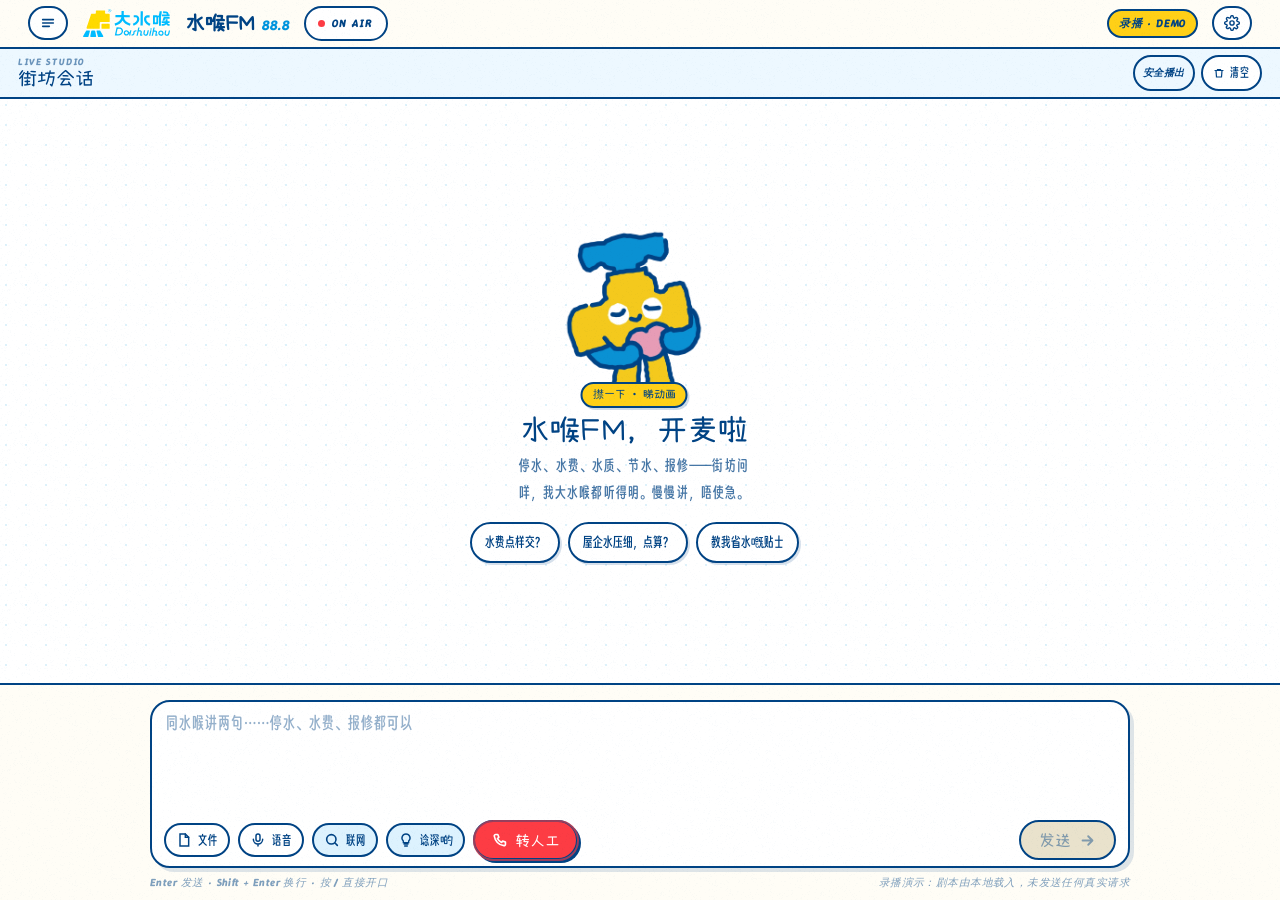
==== index.html @ 7e5226dc "水喉FM · 88.8 街坊频道 v1.0（手机优先对话产品）" ====
<!doctype html>
<html lang="zh-Hans">
<head>
<meta charset="utf-8">
<meta name="viewport" content="width=device-width, initial-scale=1, viewport-fit=cover">
<title>水喉FM · AI 街坊电台｜「大水喉」家族 · 东莞水务环境集团文创品牌</title>
<meta name="description" content="水喉FM 是东莞水务环境集团旗下文创品牌「大水喉」家族出品的 AI 街坊电台，「大水喉」任唯一主播兼品牌官方发言人。查停水、交水费、问水压、教节水、报维修——联网搜索、深度思考、文件解析、粤语朗读。">
<meta name="theme-color" content="#004384">
<link rel="icon" href="assets/img/logo-icon.svg" type="image/svg+xml">
<link rel="stylesheet" href="assets/css/brand.css">
<link rel="stylesheet" href="assets/css/chat.css">
<link rel="stylesheet" href="assets/css/landing.css">
<noscript><style>.reveal{opacity:1 !important;transform:none !important}</style></noscript>
<script>
  /* 直接双击打开时，ES module 会被浏览器拦住，给个明示 */
  if (location.protocol === 'file:') {
    addEventListener('DOMContentLoaded', function () {
      var b = document.createElement('div');
      b.className = 'filewarn';
      b.innerHTML = '<b>温馨提示</b>：呢个页面用 ES module 写成，直接双击打开会被浏览器拦住。请喺 dshuihou 目录运行 <code>python -m http.server 8811</code>，再开 <code>http://127.0.0.1:8811</code>。';
      document.body.prepend(b);
    });
  }
</script>
</head>
<body class="app">

<!-- ======================================================== 精简台标 -->
<div class="appbar">
  <button class="icon-btn appbar__menu" id="btnMenu" type="button" aria-label="打开目录" aria-expanded="false" aria-controls="drawer">
    <svg viewBox="0 0 24 24" fill="none" stroke="currentColor" stroke-width="2.4" stroke-linecap="round"><path d="M4 7h16M4 12h16M4 17h10"/></svg>
  </button>
  <a class="appbar__logo" href="index.html" aria-label="水喉FM">
    <img src="assets/img/logo-h.svg" alt="大水喉 Dashuihou">
  </a>
  <span class="appbar__station">
    <b>水喉FM</b><i>88.8</i>
  </span>
  <span class="topbar__onair"><i></i>ON AIR</span>
  <span class="spacer"></span>
  <span class="tag" id="modePill">录播 · DEMO</span>
  <button class="icon-btn" id="btnSettings" type="button" aria-label="设置 · 调频" title="设置 · 调频">
    <svg viewBox="0 0 24 24" fill="none" stroke="currentColor" stroke-width="2.1" stroke-linecap="round">
      <circle cx="12" cy="12" r="3.2"/>
      <path d="M19.4 15a1.7 1.7 0 0 0 .34 1.87l.06.06a2 2 0 1 1-2.83 2.83l-.06-.06a1.7 1.7 0 0 0-1.87-.34 1.7 1.7 0 0 0-1 1.55V21a2 2 0 1 1-4 0v-.09a1.7 1.7 0 0 0-1.1-1.55 1.7 1.7 0 0 0-1.87.34l-.06.06a2 2 0 1 1-2.83-2.83l.06-.06a1.7 1.7 0 0 0 .34-1.87 1.7 1.7 0 0 0-1.55-1H3a2 2 0 1 1 0-4h.09a1.7 1.7 0 0 0 1.55-1.1 1.7 1.7 0 0 0-.34-1.87l-.06-.06a2 2 0 1 1 2.83-2.83l.06.06a1.7 1.7 0 0 0 1.87.34H9a1.7 1.7 0 0 0 1-1.55V3a2 2 0 1 1 4 0v.09a1.7 1.7 0 0 0 1 1.55 1.7 1.7 0 0 0 1.87-.34l.06-.06a2 2 0 1 1 2.83 2.83l-.06.06a1.7 1.7 0 0 0-.34 1.87V9a1.7 1.7 0 0 0 1.55 1H21a2 2 0 1 1 0 4h-.09a1.7 1.7 0 0 0-1.55 1Z"/>
    </svg>
  </button>
</div>

<!-- ======================================================== 直播室 -->
<div class="console console--full console--single">


  <!-- 中栏：对话 -->
  <div class="stage">
    <div class="stage__bar">
      <div class="stage__title"><span>LIVE STUDIO</span><b id="stageTitle">街坊会话</b></div>
      <span class="tag tag--ghost" id="titleTag" style="opacity:0">自动命名</span>
      <div class="stage__pills">
        <span class="tag tag--ghost" title="内容安全 · safety_check">安全播出</span>
        <button class="stage__clear" id="btnClear" type="button">
          <svg width="12" height="12" viewBox="0 0 24 24" fill="none" stroke="currentColor" stroke-width="2.4" stroke-linecap="round"><path d="M4 7h16M9 7V5h6v2M6 7l1 13h10l1-13"/></svg>
          清空
        </button>
      </div>
    </div>

    <div class="log" id="log" role="log" aria-live="polite"></div>

    <div class="composer">
      <div class="attach" id="attachList"></div>
      <div class="composer__box">
        <textarea id="input" rows="2" placeholder="同水喉讲两句……停水、水费、报修都可以" aria-label="输入想同水喉讲嘅说话"></textarea>
        <div class="composer__row">
          <button class="icon-btn" id="btnFile" type="button" title="上传文件 · 水费单 / 停水通知" aria-label="上传文件">
            <svg viewBox="0 0 24 24" fill="none" stroke="currentColor" stroke-width="2.2" stroke-linecap="round"><path d="M14 3v5h5"/><path d="M6 3h8l5 5v13H6z"/></svg>
            <span class="icon-btn__label">文件</span>
          </button>
          <button class="icon-btn" id="btnMic" type="button" title="语音输入" aria-label="语音输入" aria-pressed="false">
            <svg viewBox="0 0 24 24" fill="none" stroke="currentColor" stroke-width="2.2" stroke-linecap="round"><rect x="9" y="3" width="6" height="11" rx="3"/><path d="M5 11a7 7 0 0 0 14 0M12 18v3"/></svg>
            <span class="icon-btn__label">语音</span>
          </button>
          <button class="icon-btn" id="btnSearch" type="button" aria-pressed="true" title="联网搜索 · deepseek_web_search">
            <svg viewBox="0 0 24 24" fill="none" stroke="currentColor" stroke-width="2.4" stroke-linecap="round"><circle cx="11" cy="11" r="7"/><path d="m20 20-3.5-3.5"/></svg>
            <span class="icon-btn__label">联网</span>
          </button>
          <button class="icon-btn" id="btnThink" type="button" aria-pressed="true" title="深度思考 · thinking">
            <svg viewBox="0 0 24 24" fill="none" stroke="currentColor" stroke-width="2.1" stroke-linecap="round"><path d="M9 18h6M10 21h4M12 3a6 6 0 0 0-4 10.5V16h8v-2.5A6 6 0 0 0 12 3Z"/></svg>
            <span class="icon-btn__label">谂深啲</span>
          </button>
          <a class="hotline-btn" id="btnHotline" href="tel:076996968" role="button" aria-label="转人工 · 客服热线 0769-96968" title="转人工 · 客服热线 0769-96968">
            <span class="hotline-btn__ring" aria-hidden="true"></span>
            <svg viewBox="0 0 24 24" fill="none" stroke="currentColor" stroke-width="2.3" stroke-linecap="round" stroke-linejoin="round"><path d="M6.6 3.5h3l1.5 4-2 1.4a12 12 0 0 0 5.9 5.9l1.4-2 4 1.5v3a2 2 0 0 1-2.2 2A17 17 0 0 1 4.6 5.7a2 2 0 0 1 2-2.2Z"/></svg>
            <span>转人工</span>
          </a>
          <input type="file" id="fileInput" accept=".pdf,.doc,.docx,.ppt,.pptx,.txt,.md,image/*" hidden>
          <button class="send" id="sendBtn" type="button" disabled>
            发送
            <svg viewBox="0 0 24 24" fill="none" stroke="currentColor" stroke-width="2.6" stroke-linecap="round" stroke-linejoin="round"><path d="M5 12h13M13 6l6 6-6 6"/></svg>
          </button>
        </div>
      </div>
      <div class="composer__hint">
        <span>Enter 发送 · Shift + Enter 换行 · 按 / 直接开口</span>
        <span id="apiHint">录播演示：剧本由本地载入，未发送任何真实请求</span>
      </div>
    </div>
  </div>

</div>


<!-- ======================================================== 收纳目录 -->
<div class="drawer" id="drawer" hidden>
  <div class="drawer__bg" data-close></div>
  <aside class="drawer__panel" aria-label="今日节目表与饮水打卡">
    <div class="drawer__head">
      <div class="brandcard">
        <img src="assets/img/logo-stack.svg" alt="大水喉">
        <div class="brandcard__freq">88.8<small>FM · 街坊频道</small></div>
        <span class="brandcard__live"><i></i>ON AIR</span>
      </div>
      <button class="drawer__close" type="button" data-close aria-label="收起目录">×</button>
    </div>
    <div class="drawer__body">
      <div class="rail__title">今日节目表 <span class="label-en">SCHEDULE</span></div>
      <ul class="sched" id="schedule">
        <li><button type="button" data-prompt="今日东莞天气点样？使唔使带遮？"><time>06:00</time><span><b>早晨，街坊</b><span>天气 + 用水提示</span></span></button></li>
        <li><button type="button" data-prompt="东城今晚会唔会停水？" aria-current="true"><time>09:00</time><span><b>搜搜问问</b><span>联网搜索 · 实时资讯</span></span></button></li>
        <li><button type="button" data-prompt="点解旧楼水压会越嚟越细？"><time>12:00</time><span><b>谂深一层</b><span>深度思考 · 复杂问题</span></span></button></li>
        <li><button type="button" data-prompt="三点几啦，有咩贴士提我饮多杯水？"><time>15:00</time><span><b>三点几啦</b><span>饮水提醒 · 街坊段子</span></span></button></li>
        <li><button type="button" data-prompt="帮我睇下呢张水费单点解贵咗"><time>18:00</time><span><b>文件落水</b><span>文件解析 · 账单通知</span></span></button></li>
        <li><button type="button" data-prompt="读畀我听：今晚嘅节水贴士"><time>21:00</time><span><b>夜话水喉</b><span>朗读 · 语音陪伴</span></span></button></li>
      </ul>
      <div class="drinks" id="drinks" title="点一下打卡">
        <div class="drinks__head">今日饮水量 <em id="drinkCount">3/8</em></div>
        <div class="drinks__cups"><i class="on"></i><i class="on"></i><i class="on"></i><i></i><i></i><i></i><i></i><i></i></div>
        <small>点一下水杯打卡 · 水喉提你饮够八杯</small>
      </div>
      <p class="drawer__note">目录会随手收起；撳节目就会自动返去对话。</p>
    </div>
  </aside>
</div>

<!-- ======================================================== 大水喉动画 -->
<div class="reel" id="reel" hidden>
  <div class="reel__bg" data-reel-close></div>
  <div class="reel__stage" role="dialog" aria-modal="true" aria-label="大水喉动画">
    <video id="reelVideo" src="assets/video/dashuihou-logo-9x16.mp4" playsinline preload="metadata"></video>
    <button class="reel__skip" type="button" data-reel-close>跳过</button>
  </div>
</div>


<!-- ======================================================== 转人工 · 快捷拨号 -->
<div class="dialer" id="dialer" hidden>
  <div class="dialer__bg" data-close></div>
  <div class="dialer__sheet" role="dialog" aria-modal="true" aria-labelledby="dialerTitle" tabindex="-1">
    <span class="dialer__grip" aria-hidden="true"></span>
    <div class="dialer__head">
      <h3 id="dialerTitle">转人工</h3>
      <button class="dialer__close" type="button" data-close aria-label="关闭">×</button>
    </div>
    <a class="dialer__num" href="tel:076996968" aria-label="拨打客服热线 0769-96968">
      <small>客服热线</small>
      <b>0769-96968</b>
    </a>
    <p class="dialer__meta">东莞市水务环境集团 · 供水服务热线 · 24 小时有人听</p>
    <div class="dialer__acts">
      <a class="dialer__call" href="tel:076996968">
        <svg viewBox="0 0 24 24" fill="none" stroke="currentColor" stroke-width="2.4" stroke-linecap="round" stroke-linejoin="round"><path d="M6.6 3.5h3l1.5 4-2 1.4a12 12 0 0 0 5.9 5.9l1.4-2 4 1.5v3a2 2 0 0 1-2.2 2A17 17 0 0 1 4.6 5.7a2 2 0 0 1 2-2.2Z"/></svg>
        立即拨打
      </a>
      <button class="dialer__cancel" type="button" data-close>取消</button>
    </div>
    <div class="dialer__foot">
      <button class="dialer__copy" type="button" id="dialerCopy">复制号码</button>
      <span>撳「立即拨打」会打开手机嘅电话 App，喺底端弹出快捷拨号界面。</span>
    </div>
  </div>
</div>
<!-- ======================================================== 设置弹窗 -->
<div class="modal" id="settingsModal" hidden>
  <div class="modal__card" role="dialog" aria-modal="true" aria-labelledby="setTitle">
    <div class="modal__head">
      <div>
        <h3 id="setTitle">调频</h3>
        <p>设定水喉FM 嘅发声方式</p>
      </div>
      <button class="modal__close" id="btnCloseSettings" type="button" aria-label="关闭">×</button>
    </div>

    <div class="field">
      <label>播出模式</label>
      <div class="seg">
        <button type="button" data-mode="demo" aria-pressed="true"><b>录播</b><span>本地剧本 · 免 Key</span></button>
        <button type="button" data-mode="live" aria-pressed="false"><b>真实频道</b><span>直连 api.deepseek.com</span></button>
      </div>
    </div>

    <div class="field">
      <label for="apiKey">DeepSeek API Key</label>
      <input type="password" id="apiKey" placeholder="sk-…" autocomplete="off" spellcheck="false">
      <small>Key 只会存喺你部机嘅 localStorage，由浏览器直接发送去 api.deepseek.com，唔会经第三方服务器。粤语声线候选与试听放进下面「声线试镜」一栏。</small>
    </div>

    <div class="field">
      <label for="voiceSel">朗读声线</label>
      <select id="voiceSel">
        <option value="stella">stella · 海星（女声，默认）</option>
        <option value="tide">tide · 暗潮（男声）</option>
      </select>
      <label class="check"><input type="checkbox" id="autoSpeak"> 答完自动朗读</label>
    </div>

    <div class="field">
      <label>声线试镜 · D01</label>
      <a class="setting-link" href="voice.html">
        <span class="setting-link__ico" aria-hidden="true">
          <svg viewBox="0 0 24 24" fill="none" stroke="currentColor" stroke-width="2" stroke-linecap="round"><path d="M12 15a3 3 0 0 0 3-3V7a3 3 0 0 0-6 0v5a3 3 0 0 0 3 3Z"/><path d="M6 11a6 6 0 0 0 12 0M12 17v4M8 21h8"/></svg>
        </span>
        <span class="setting-link__txt">
          <b>粤语声线候选与试听</b>
          <small>两条入围声线 · 30 秒试镜 · 音高坐标 · 盲测</small>
        </span>
        <span class="setting-link__go">打开 →</span>
      </a>
    </div>


    <div class="field">
      <label>导入对话历史</label>
      <div class="importrow">
        <button class="btn btn--sm" type="button" id="btnImport">选择 DeepSeek 导出文件…</button>
        <input type="file" id="importFile" accept=".json,.txt,application/json" hidden>
      </div>
      <small id="importHint">一键导入 DeepSeek 网页版导出嘅对话记录（JSON）。只喺你部机解析，唔会上传。</small>
    </div>


    <div class="modal__foot">
      <button class="btn btn--primary btn--sm" id="btnSaveSettings" type="button">保存设定</button>
      <span style="font-size:11.5px;opacity:.62">模型 deepseek-flash · 安全播出 high</span>
    </div>

    <div class="modal__note">
      录播模式下，剧本对白、来源卡片同数字都系演示内容，唔代表真实查询结果。切去真实频道后，所有回答由 DeepSeek API 即场生成，并会按《大水喉世界观》嘅语气规则作答。
      <br><br><b style="font-weight:400;color:var(--ink)">出品</b>：「大水喉」家族 —— 东莞水务环境集团旗下文创品牌。<br>
      <b style="font-weight:400;color:var(--ink)">主播</b>：大水喉（家族 IP 角色、品牌官方发言人，目前唯一主播）。
      <br><a href="README.md" target="_blank" rel="noopener" style="color:var(--blue);border-bottom:1.5px solid currentColor">设计说明</a>
      · <a href="https://api-docs.deepseek.com/zh-cn/guides/build_a_chatbot" target="_blank" rel="noopener" style="color:var(--blue);border-bottom:1.5px solid currentColor">DeepSeek 构建 Chatbot 指南 ↗</a>
      · © 2025 DASHUIHOU
    </div>
  </div>
</div>

<script src="assets/js/reveal.js"></script>
<script type="module" src="assets/js/site.js"></script>
</body>
</html>
---- assets/css/brand.css ----
/* ==========================================================================
   水喉FM · 品牌基础层
   使用《大水喉品牌视觉规范手册》A 5 / A 6 与《大水喉IP基础规范手册》C 1 规范
   ========================================================================== */

/* --- 品牌专用字体（按手册 A 5 规范裁切后的网页字库） ---------------------- */
@font-face {
  font-family: 'Xiaolai SC';
  src: url('../fonts/xiaolai-sc.woff2') format('woff2');
  font-display: swap;
  font-weight: 400;
}
@font-face {
  font-family: 'Jinzishe';
  src: url('../fonts/jinzishe.woff2') format('woff2');
  font-display: swap;
  font-weight: 400;
}
@font-face {
  font-family: 'Winky Rough';
  src: url('../fonts/winky-rough.woff2') format('woff2');
  font-display: swap;
  font-weight: 700;
}
@font-face {
  font-family: 'Winky Rough';
  src: url('../fonts/winky-rough-italic.woff2') format('woff2');
  font-display: swap;
  font-style: italic;
  font-weight: 700;
}

/* --- 色彩 ---------------------------------------------------------------- */
:root {
  /* IP 三色（手册 C 1，线上 RGB 值） */
  --ink: #004384;            /* 深水蓝  R0 G67 B132 */
  --blue: #0094DD;           /* 大水蓝  R0 G148 B221 */
  --yellow: #FFD017;         /* 水喉黄  R255 G208 B23 */
  /* 品牌标识双色（手册 A 6） */
  --brand-yellow: #FFDA00;
  --brand-blue: #00BCFF;
  /* 辅助色（手册 A 6.4 / C 1.2-1.5） */
  --red: #FD3C44;
  --brown: #D18354;
  --grey: #9CA6B0;
  --green: #5AA058;

  /* 派生 */
  --ink-soft: #1B5A97;
  --sky: #DDF2FE;
  --sky-2: #C6E9FC;
  --blue-wash: #EDF8FF;
  --yellow-soft: #FFF1B4;
  --yellow-pale: #FFFBEB;
  --paper: #FFFDF6;
  --paper-2: #FFF8E6;
  --line: rgba(0, 67, 132, .22);
  --line-strong: rgba(0, 67, 132, .55);

  --bd: 2.5px;
  --r-xl: 34px;
  --r-lg: 24px;
  --r-md: 16px;
  --r-sm: 10px;
  --shadow-hard: 6px 6px 0 var(--ink);
  --shadow-soft: 5px 5px 0 rgba(0, 67, 132, .16);

  --font-display: 'Xiaolai SC', 'PingFang SC', 'Microsoft YaHei', system-ui, sans-serif;
  --font-body: 'Jinzishe', 'Xiaolai SC', 'PingFang SC', 'Microsoft YaHei', system-ui, sans-serif;
  --font-latin: 'Winky Rough', 'Trebuchet MS', system-ui, sans-serif;

  --gutter: clamp(18px, 4vw, 56px);
  --maxw: 1280px;
}

/* --- 基础 ---------------------------------------------------------------- */
*,
*::before,
*::after { box-sizing: border-box; }

html { -webkit-text-size-adjust: 100%; scroll-behavior: smooth; }

body {
  margin: 0;
  background: var(--paper);
  color: var(--ink);
  font-family: var(--font-body);
  font-size: clamp(15px, 1.05vw, 16.5px);
  line-height: 1.88;
  letter-spacing: .01em;
  -webkit-font-smoothing: antialiased;
  overflow-x: hidden;
}

body::before {           /* 纸张颗粒，替代手册中的「粗糙化」观感 */
  content: '';
  position: fixed;
  inset: 0;
  background-image: url('../img/grain.png');
  opacity: .5;
  pointer-events: none;
  z-index: 9999;
  mix-blend-mode: multiply;
}

img { max-width: 100%; display: block; }
svg { display: block; }
a { color: inherit; text-decoration: none; }
button { font: inherit; color: inherit; cursor: pointer; }
::selection { background: var(--yellow); color: var(--ink); }

h1, h2, h3, h4 {
  font-family: var(--font-display);
  font-weight: 400;
  line-height: 1.06;
  margin: 0;
  letter-spacing: .01em;
}

p { margin: 0; }

:focus-visible {
  outline: 3px solid var(--blue);
  outline-offset: 3px;
  border-radius: 6px;
}

/* --- 版面零件 ------------------------------------------------------------ */
.wrap {
  width: min(100% - var(--gutter) * 2, var(--maxw));
  margin-inline: auto;
}

.code {                      /* 手册式编号：A 4.3 */
  font-family: var(--font-latin);
  font-style: italic;
  font-weight: 700;
  font-size: 13px;
  letter-spacing: .04em;
  white-space: nowrap;
}

.label-en {                  /* 手册式英文小标 */
  font-family: var(--font-latin);
  font-style: italic;
  font-weight: 700;
  font-size: 11px;
  letter-spacing: .14em;
  text-transform: uppercase;
  opacity: .72;
}

.rule {                      /* 手册页首细线 */
  height: 1px;
  background: var(--line);
  border: 0;
  margin: 0;
}

.pipe {                      /* 延展图形 A 11.1：水管可无限拉长 */
  position: relative;
  height: 12px;
  border: var(--bd) solid var(--ink);
  border-radius: 999px;
  background: var(--yellow);
}
.pipe::after {               /* 管口套环 */
  content: '';
  position: absolute;
  right: -10px;
  top: 50%;
  width: 18px;
  height: 26px;
  transform: translateY(-50%);
  border: var(--bd) solid var(--ink);
  border-radius: 7px;
  background: var(--brand-blue);
}

.tag {
  display: inline-flex;
  align-items: center;
  gap: 6px;
  padding: 2px 10px;
  border: 2px solid var(--ink);
  border-radius: 999px;
  background: #fff;
  font-family: var(--font-latin);
  font-style: italic;
  font-weight: 700;
  font-size: 11px;
  letter-spacing: .06em;
  white-space: nowrap;
}
.tag--yellow { background: var(--yellow); }
.tag--blue { background: var(--brand-blue); color: #fff; border-color: var(--ink); }
.tag--ink { background: var(--ink); color: #fff; }
.tag--ghost { background: transparent; }

/* --- 按钮 ---------------------------------------------------------------- */
.btn {
  --bg: #fff;
  --fg: var(--ink);
  display: inline-flex;
  align-items: center;
  justify-content: center;
  gap: 10px;
  padding: 13px 26px;
  border: var(--bd) solid var(--ink);
  border-radius: 999px;
  background: var(--bg);
  color: var(--fg);
  font-family: var(--font-display);
  font-size: 18px;
  line-height: 1;
  box-shadow: 4px 4px 0 var(--ink);
  transition: transform .16s cubic-bezier(.3, 1.4, .5, 1), box-shadow .16s;
  white-space: nowrap;
}
.btn:hover { transform: translate(-2px, -2px); box-shadow: 6px 6px 0 var(--ink); }
.btn:active { transform: translate(3px, 3px); box-shadow: 1px 1px 0 var(--ink); }
.btn--primary { --bg: var(--yellow); }
.btn--blue { --bg: var(--brand-blue); }
.btn--ink { --bg: var(--ink); --fg: #fff; }
.btn--ghost { --bg: transparent; box-shadow: 4px 4px 0 rgba(0, 67, 132, .22); }
.btn--sm { padding: 9px 18px; font-size: 15px; }
.btn__en { font-family: var(--font-latin); font-style: italic; font-weight: 700; font-size: .78em; opacity: .7; }

/* --- 贴纸（表情包 B 10 语言） -------------------------------------------- */
.sticker {
  background: #fff;
  border: 3px solid var(--ink);
  border-radius: var(--r-lg);
  box-shadow: var(--shadow-soft);
}

/* --- 动画 ---------------------------------------------------------------- */
@keyframes pulse-dot {
  0%, 100% { transform: scale(1); opacity: 1; }
  50% { transform: scale(.72); opacity: .55; }
}
@keyframes float-y {
  0%, 100% { transform: translateY(0); }
  50% { transform: translateY(-10px); }
}
@keyframes marquee {
  from { transform: translateX(0); }
  to { transform: translateX(-50%); }
}
@keyframes eq {
  0%, 100% { transform: scaleY(.35); }
  50% { transform: scaleY(1); }
}
@keyframes ripple {
  from { transform: scale(.55); opacity: .55; }
  to { transform: scale(1.35); opacity: 0; }
}

.reveal { opacity: 0; transform: translateY(26px); transition: opacity .7s ease, transform .7s cubic-bezier(.2, .8, .2, 1); }
.reveal.is-in { opacity: 1; transform: none; }

@media (prefers-reduced-motion: reduce) {
  html { scroll-behavior: auto; }
  *, *::before, *::after { animation-duration: .001ms !important; animation-iteration-count: 1 !important; transition-duration: .001ms !important; }
  .reveal { opacity: 1; transform: none; }
}

@media print {
  .reveal { opacity: 1 !important; transform: none !important; }
  body::before { display: none; }
}

/* --- 滚动条 -------------------------------------------------------------- */
::-webkit-scrollbar { width: 12px; height: 12px; }
::-webkit-scrollbar-track { background: var(--paper-2); }
::-webkit-scrollbar-thumb {
  background: var(--ink);
  border: 3px solid var(--paper-2);
  border-radius: 99px;
}
::-webkit-scrollbar-thumb:hover { background: var(--blue); }
---- assets/css/chat.css ----
/* ==========================================================================
   水喉FM · 直播室（Chatbot 主体）
   ========================================================================== */

.console {
  position: relative;
  display: grid;
  grid-template-columns: 232px minmax(0, 1fr) 304px;
  height: clamp(620px, 76vh, 830px);
  background: #fff;
  border: 3px solid var(--ink);
  border-radius: var(--r-xl);
  box-shadow: 12px 12px 0 rgba(0, 67, 132, .13);
  overflow: hidden;
}

/* ---------------------------------------------------------------- 左栏 */
.rail {
  display: flex;
  flex-direction: column;
  min-width: 0;
}
.rail--left {
  background: var(--paper-2);
  border-right: 2.5px solid var(--ink);
  padding: 18px 16px;
  gap: 18px;
}
.brandcard {
  border: 2.5px solid var(--ink);
  border-radius: 18px;
  background: #fff;
  padding: 12px;
  text-align: center;
  box-shadow: 4px 4px 0 rgba(0, 67, 132, .14);
}
.brandcard img { height: 62px; margin: 2px auto 10px; }
.brandcard__freq {
  font-family: var(--font-latin);
  font-style: italic;
  font-weight: 700;
  font-size: 26px;
  line-height: 1;
  letter-spacing: .01em;
}
.brandcard__freq small { font-size: 11px; letter-spacing: .18em; display: block; margin-top: 4px; opacity: .62; }
.brandcard__live {
  display: inline-flex;
  align-items: center;
  gap: 6px;
  margin-top: 10px;
  padding: 3px 12px;
  border: 2px solid var(--ink);
  border-radius: 999px;
  background: var(--red);
  color: #fff;
  font-family: var(--font-latin);
  font-style: italic;
  font-weight: 700;
  font-size: 11px;
  letter-spacing: .12em;
}
.brandcard__live i {
  width: 7px;
  height: 7px;
  border-radius: 50%;
  background: #fff;
  animation: pulse-dot 1.6s ease-in-out infinite;
}

.rail__title {
  display: flex;
  align-items: baseline;
  justify-content: space-between;
  gap: 8px;
  padding-bottom: 8px;
  border-bottom: 1px solid var(--line);
  font-family: var(--font-display);
  font-size: 17px;
}
.rail__title .label-en { font-size: 9.5px; }

.sched { list-style: none; margin: 0; padding: 0; display: flex; flex-direction: column; gap: 4px; }
.sched button {
  width: 100%;
  display: grid;
  grid-template-columns: 44px minmax(0, 1fr);
  align-items: center;
  gap: 8px;
  padding: 7px 8px;
  border: 2px solid transparent;
  border-radius: 12px;
  background: transparent;
  text-align: left;
  transition: .18s;
}
.sched button:hover { background: #fff; border-color: var(--line); }
.sched button[aria-current='true'] {
  background: #fff;
  border-color: var(--ink);
  box-shadow: 3px 3px 0 rgba(0, 67, 132, .14);
}
.sched time {
  font-family: var(--font-latin);
  font-style: italic;
  font-weight: 700;
  font-size: 12px;
  letter-spacing: .02em;
  opacity: .72;
}
.sched b { font-family: var(--font-display); font-weight: 400; font-size: 14.5px; line-height: 1.3; display: block; }
.sched span { font-size: 11px; opacity: .62; line-height: 1.3; display: block; }

.drinks { margin-top: auto; border: 2px solid var(--ink); border-radius: 16px; background: #fff; padding: 10px 12px; }
.drinks__head { display: flex; justify-content: space-between; align-items: baseline; font-family: var(--font-display); font-size: 14px; }
.drinks__head em { font-family: var(--font-latin); font-style: italic; font-size: 12px; letter-spacing: .06em; }
.drinks__cups { display: flex; gap: 5px; margin: 8px 0 2px; }
.drinks__cups i {
  flex: 1;
  height: 20px;
  border: 2px solid var(--ink);
  border-radius: 4px 4px 7px 7px;
  background: #fff;
  transition: background .25s;
  transform: skewX(-6deg);
}
.drinks__cups i.on { background: var(--brand-blue); }
.drinks small { font-size: 10.5px; opacity: .6; display: block; line-height: 1.5; }

/* ---------------------------------------------------------------- 中栏 */
.stage {
  display: flex;
  flex-direction: column;
  min-width: 0;
  min-height: 0;
  background: #fff;
}
.stage__bar {
  display: flex;
  align-items: center;
  gap: 12px;
  padding: 6px 18px;
  border-bottom: 2.5px solid var(--ink);
  background: var(--blue-wash);
  min-height: 44px;
}
.stage__title {
  font-family: var(--font-display);
  font-size: 19px;
  line-height: 1.2;
  min-width: 0;
  overflow: hidden;
  text-overflow: ellipsis;
  white-space: nowrap;
}
.stage__title span { display: block; font-family: var(--font-latin); font-style: italic; font-size: 9.5px; letter-spacing: .16em; opacity: .55; }
.stage__title b { display: block; font-weight: 400; }
#titleTag { transition: opacity .3s; }
.stage__pills { display: flex; gap: 6px; margin-left: auto; flex-wrap: wrap; justify-content: flex-end; }
.stage__pills .tag { font-size: 10px; padding: 2px 8px; }
.stage__clear {
  display: inline-flex;
  align-items: center;
  gap: 5px;
  padding: 5px 10px;
  border: 2px solid var(--ink);
  border-radius: 999px;
  background: #fff;
  font-size: 12px;
  transition: .16s;
}
.stage__clear:hover { background: var(--yellow-soft); }

.log {
  flex: 1 1 auto;
  min-height: 0;
  overflow-y: auto;
  overscroll-behavior: contain;
  padding: 22px 22px 10px;
  background-color: #fff;
  background-image: radial-gradient(rgba(0, 148, 221, .13) 1px, transparent 1px);
  background-size: 20px 20px;
  background-position: -4px -4px;
  scrollbar-gutter: stable;
}
.log__date {
  display: flex;
  align-items: center;
  gap: 12px;
  margin: 4px 0 20px;
  font-family: var(--font-latin);
  font-style: italic;
  font-size: 10px;
  letter-spacing: .16em;
  opacity: .5;
}
.log__date::before, .log__date::after { content: ''; flex: 1; height: 1px; background: var(--line); }

/* --------- 消息 --------- */
.msg {
  display: grid;
  grid-template-columns: 54px minmax(0, 1fr);
  gap: 12px;
  margin-bottom: 24px;
  animation: msg-in .5s cubic-bezier(.2, .9, .25, 1.15) both;
}
@keyframes msg-in {
  from { opacity: 0; transform: translateY(14px) rotate(-.6deg); }
  to { opacity: 1; transform: none; }
}
.msg__ava {
  width: 54px;
  height: 54px;
  border: 2.5px solid var(--ink);
  border-radius: 50%;
  background: var(--yellow-soft);
  overflow: hidden;
  display: grid;
  place-items: center;
  box-shadow: 3px 3px 0 rgba(0, 67, 132, .16);
}
.msg__ava img { width: 90%; height: 90%; object-fit: contain; }
.msg__body { min-width: 0; }
.msg__head { display: flex; align-items: center; gap: 8px; margin-bottom: 7px; }
.msg__head b { font-family: var(--font-display); font-weight: 400; font-size: 17px; }
.msg__head time { font-family: var(--font-latin); font-style: italic; font-size: 11px; opacity: .5; margin-left: auto; }

/* 听众来电 */
.msg--user { grid-template-columns: minmax(0, 1fr); justify-items: end; }
.msg--user .msg__body { max-width: 84%; }
.msg--user .msg__head { justify-content: flex-end; }
.msg--user .msg__head b { font-family: var(--font-latin); font-style: italic; font-size: 11px; letter-spacing: .1em; opacity: .66; }
.msg--user .bubble {
  padding: 13px 18px;
  border: 2.5px solid var(--ink);
  border-radius: 22px 22px 6px 22px;
  background: var(--yellow);
  box-shadow: 4px 4px 0 rgba(0, 67, 132, .18);
  font-size: 16px;
  line-height: 1.75;
  white-space: pre-wrap;
  word-break: break-word;
}
.msg--user .bubble + .bubble { margin-top: 8px; }

/* --------- 内容块 --------- */
.blk { margin-bottom: 12px; }
.blk:last-child { margin-bottom: 0; }

.blk--text { font-size: 16px; line-height: 1.9; }
.blk--text p + p { margin-top: .7em; }
.blk--text strong { font-weight: 400; color: var(--ink); background: linear-gradient(transparent 62%, var(--yellow-soft) 62%); }
.blk--text .sign {
  display: block;
  font-family: var(--font-display);
  font-size: 19px;
  line-height: 1.4;
  margin-bottom: 6px;
}
.cite {
  display: inline-flex;
  align-items: center;
  justify-content: center;
  min-width: 17px;
  height: 17px;
  padding: 0 4px;
  margin: 0 1px;
  border: 1.5px solid var(--ink);
  border-radius: 6px 6px 6px 2px;
  background: var(--sky);
  font-family: var(--font-latin);
  font-style: italic;
  font-size: 10px;
  font-weight: 700;
  vertical-align: 3px;
  text-decoration: none;
  transition: .15s;
}
.cite:hover { background: var(--yellow); transform: translateY(-1px); }

/* 幕后思考 */
.think {
  border: 2px solid var(--line-strong);
  border-radius: 14px;
  background: var(--yellow-pale);
  overflow: hidden;
}
.think summary {
  display: flex;
  align-items: center;
  gap: 8px;
  padding: 8px 13px;
  cursor: pointer;
  list-style: none;
  font-family: var(--font-display);
  font-size: 14.5px;
  color: var(--ink-soft);
}
.think summary::-webkit-details-marker { display: none; }
.think summary .ico { width: 15px; height: 15px; flex: none; }
.think summary .label-en { margin-left: auto; font-size: 9px; }
.think summary .caret { transition: transform .2s; }
.think[open] summary .caret { transform: rotate(90deg); }
.think__status {
  display: inline-flex;
  align-items: center;
  gap: 5px;
  font-family: var(--font-latin);
  font-style: italic;
  font-size: 10.5px;
  letter-spacing: .04em;
  opacity: .62;
}
.think__status .dot {
  width: 6px;
  height: 6px;
  border-radius: 50%;
  background: var(--blue);
  animation: pulse-dot 1.4s infinite;
}
.think__body {
  padding: 0 14px 12px 36px;
  font-size: 13.5px;
  line-height: 1.8;
  color: #2C5C8E;
  white-space: pre-wrap;
}
.think__body:empty::before { content: '水喉拧紧中…'; opacity: .5; }

/* 检索过程：默认收起的 details */
.search {
  border: 2px solid var(--ink);
  border-radius: 16px;
  background: var(--sky);
  overflow: hidden;
}
.search__head {
  display: flex;
  align-items: center;
  gap: 8px;
  padding: 8px 13px;
  font-family: var(--font-display);
  font-size: 14px;
  cursor: pointer;
  list-style: none;
  user-select: none;
}
.search__head::-webkit-details-marker { display: none; }
.search[open] > .search__head { border-bottom: 2px solid rgba(0, 67, 132, .18); }
.search__head .label-en { margin-left: auto; font-size: 9px; }
.search__status {
  font-family: var(--font-latin);
  font-style: italic;
  font-size: 10.5px;
  letter-spacing: .04em;
  opacity: .62;
  white-space: nowrap;
}
.search__caret { flex: none; opacity: .55; transition: transform .2s; }
.search[open] .search__caret { transform: rotate(90deg); }
.search__q { font-size: 12px; opacity: .7; font-family: var(--font-latin); font-style: italic; }
.src {
  display: grid;
  grid-template-columns: 22px minmax(0, 1fr);
  gap: 9px;
  padding: 8px 13px;
  border-bottom: 1px solid rgba(0, 67, 132, .12);
  align-items: start;
}
.src:last-child { border-bottom: 0; }
.src__ico {
  width: 22px;
  height: 22px;
  border: 1.5px solid var(--ink);
  border-radius: 7px;
  background: #fff;
  display: grid;
  place-items: center;
  font-family: var(--font-latin);
  font-style: italic;
  font-weight: 700;
  font-size: 10px;
  margin-top: 1px;
}
.src__t { font-size: 13.5px; line-height: 1.45; color: var(--ink); }
.src__m { font-size: 11px; opacity: .6; line-height: 1.4; display: flex; gap: 6px; }
.src--skeleton .src__t, .src--skeleton .src__m {
  height: 10px;
  border-radius: 4px;
  background: linear-gradient(90deg, rgba(0, 67, 132, .12), rgba(0, 67, 132, .04), rgba(0, 67, 132, .12));
  background-size: 200% 100%;
  animation: shimmer 1.2s linear infinite;
  color: transparent;
}
@keyframes shimmer { from { background-position: 120% 0; } to { background-position: -80% 0; } }

/* 来源条 */
.sources {
  display: flex;
  flex-wrap: wrap;
  gap: 6px;
  align-items: center;
}
.sources small {
  font-family: var(--font-latin);
  font-style: italic;
  font-size: 9.5px;
  letter-spacing: .12em;
  opacity: .55;
  margin-right: 2px;
}
.sourcechip {
  display: inline-flex;
  align-items: center;
  gap: 5px;
  max-width: 240px;
  min-width: 0;
  padding: 3px 9px;
  border: 1.5px solid var(--line-strong);
  border-radius: 999px;
  background: #fff;
  font-size: 11.5px;
  color: var(--ink-soft);
  transition: .15s;
}
.sourcechip:hover { background: var(--yellow-soft); border-color: var(--ink); }
.sourcechip b { flex: none; font-family: var(--font-latin); font-style: italic; font-size: 10px; opacity: .6; }
.sourcechip span { min-width: 0; overflow: hidden; text-overflow: ellipsis; white-space: nowrap; }

/* 贴纸消息 */
.msg__sticker { width: min(280px, 100%); border: 3px solid var(--ink); border-radius: 22px; background: #fff; padding: 8px; box-shadow: var(--shadow-soft); }
.msg__sticker img { width: 100%; }

/* 动作条 */
.acts { display: flex; flex-wrap: wrap; gap: 6px; margin-top: 12px; }
.act {
  display: inline-flex;
  align-items: center;
  gap: 5px;
  padding: 4px 11px;
  border: 1.5px solid var(--line-strong);
  border-radius: 999px;
  background: #fff;
  font-size: 12px;
  transition: .15s;
}
.act:hover { border-color: var(--ink); background: var(--yellow-soft); transform: translateY(-1px); }
.act svg { width: 13px; height: 13px; }
.act[aria-pressed='true'] { background: var(--yellow); border-color: var(--ink); }

/* 输入中 */
.typing { display: inline-flex; gap: 5px; align-items: flex-end; height: 22px; }
.typing i {
  width: 8px;
  height: 20px;
  background: var(--brand-blue);
  border: 2px solid var(--ink);
  border-radius: 2px;
  clip-path: polygon(18% 0, 82% 0, 100% 100%, 0 100%);
  animation: eq .9s ease-in-out infinite;
}
.typing i:nth-child(2) { animation-delay: .14s; background: var(--blue); }
.typing i:nth-child(3) { animation-delay: .28s; }

/* ------------------------------------------------------------- 右栏 */
.rail--right {
  background: var(--yellow-pale);
  border-left: 2.5px solid var(--ink);
  padding: 14px 14px;
  gap: 12px;
  overflow-y: auto;
}
.dj {
  border: 2.5px solid var(--ink);
  border-radius: 22px;
  background: #fff;
  padding: 14px;
  text-align: center;
  box-shadow: 4px 4px 0 rgba(0, 67, 132, .14);
}
.dj__stage {
  position: relative;
  width: 100%;
  aspect-ratio: 1 / .84;
  border: 2.5px solid var(--ink);
  border-radius: 16px;
  background: radial-gradient(circle at 50% 46%, var(--yellow) 0 58%, var(--yellow-soft) 58% 100%);
  overflow: hidden;
  display: grid;
  place-items: center;
}
.dj__stage img {
  position: absolute;
  left: 7%;
  top: 7%;
  width: 86%;
  height: 86%;
  object-fit: contain;
  animation: float-y 5.5s ease-in-out infinite;
}
.dj__stage .ring {
  position: absolute;
  inset: 8%;
  border: 2px dashed rgba(0, 67, 132, .35);
  border-radius: 50%;
  animation: ripple 3.4s ease-out infinite;
}
.dj__stage .ring:nth-child(2) { animation-delay: 1.7s; }
.dj__name { font-family: var(--font-display); font-size: 24px; line-height: 1.2; margin-top: 10px; }
.dj__role { font-family: var(--font-latin); font-style: italic; font-size: 10px; letter-spacing: .14em; opacity: .6; }
.dj__state {
  display: inline-flex;
  align-items: center;
  gap: 7px;
  margin-top: 8px;
  padding: 4px 12px;
  border: 2px solid var(--ink);
  border-radius: 999px;
  background: var(--sky);
  font-size: 12px;
  min-height: 26px;
}
.dj__state .dot { width: 7px; height: 7px; border-radius: 50%; background: var(--blue); animation: pulse-dot 1.5s infinite; }

.quote {
  border: 2.5px solid var(--ink);
  border-radius: 20px;
  background: var(--yellow);
  padding: 13px 15px;
  box-shadow: 4px 4px 0 rgba(0, 67, 132, .16);
}
.quote p { font-family: var(--font-display); font-size: 19px; line-height: 1.45; }
.quote small {
  display: block;
  margin-top: 6px;
  font-family: var(--font-latin);
  font-style: italic;
  font-size: 9.5px;
  letter-spacing: .12em;
  opacity: .6;
}

.mini { display: grid; grid-template-columns: repeat(3, 1fr); gap: 7px; }
.mini button {
  border: 2px solid var(--ink);
  border-radius: 12px;
  background: #fff;
  padding: 4px;
  transition: .16s;
}
.mini button:hover { transform: translateY(-3px) rotate(-2deg); background: var(--yellow-soft); }
.mini img { width: 100%; aspect-ratio: 1; object-fit: contain; }


/* ----------------------------------------------------------- 输入区 */
.composer { border-top: 2.5px solid var(--ink); background: var(--paper); padding: 7px 14px 7px; }
.composer__box {
  border: 2.5px solid var(--ink);
  border-radius: 20px;
  background: #fff;
  padding: 8px 12px 6px;
  box-shadow: 4px 4px 0 rgba(0, 67, 132, .13);
  transition: box-shadow .2s;
}
.composer__box:focus-within { box-shadow: 6px 6px 0 rgba(0, 67, 132, .2); }
.composer textarea {
  width: 100%;
  border: 0;
  outline: 0;
  resize: none;
  background: transparent;
  color: var(--ink);
  font-family: var(--font-body);
  font-size: 16px;
  line-height: 1.6;
  min-height: 102px;
  max-height: 200px;
  padding: 1px 2px 4px;
}
.composer textarea::placeholder { color: rgba(0, 67, 132, .42); }
.composer__row { display: flex; align-items: center; gap: 8px; }
.icon-btn {
  display: inline-flex;
  align-items: center;
  justify-content: center;
  gap: 6px;
  height: 34px;
  min-width: 34px;
  padding: 0 10px;
  border: 2px solid var(--ink);
  border-radius: 999px;
  background: #fff;
  font-size: 12.5px;
  transition: .16s;
}
.icon-btn:hover { background: var(--yellow-soft); transform: translateY(-1px); }
.icon-btn[aria-pressed='true'] { background: var(--sky); }
.icon-btn svg { width: 16px; height: 16px; }
.icon-btn--rec { background: var(--red); color: #fff; border-color: var(--ink); }
.icon-btn--rec svg { animation: pulse-dot 1s infinite; }

.send {
  margin-left: auto;
  display: inline-flex;
  align-items: center;
  gap: 8px;
  height: 40px;
  padding: 0 18px;
  border: 2.5px solid var(--ink);
  border-radius: 999px;
  background: var(--yellow);
  font-family: var(--font-display);
  font-size: 16px;
  box-shadow: 3px 3px 0 var(--ink);
  transition: .16s;
}
.send:hover { transform: translate(-1px, -1px); box-shadow: 5px 5px 0 var(--ink); }
.send:disabled { background: #E9E2CC; color: rgba(0, 67, 132, .45); box-shadow: none; transform: none; cursor: not-allowed; }
.send svg { width: 17px; height: 17px; }
.composer__hint {
  display: flex;
  justify-content: space-between;
  gap: 10px;
  margin-top: 5px;
  font-size: 10.5px;
  opacity: .5;
  font-family: var(--font-latin);
  font-style: italic;
  letter-spacing: .04em;
}

/* 附件 / 语音提示条 */
/* 附件 / 语音提示条 */
.attach {
  display: flex;
  flex-wrap: wrap;
  gap: 6px;
  margin-bottom: 8px;
}


/* 转人工 · 红色快捷键（紧跟「谂深啲」右侧，发送键仍然靠右） */
.hotline-btn {
  position: relative;
  display: inline-flex;
  align-items: center;
  gap: 7px;
  height: 40px;
  padding: 0 16px;
  border: 2.5px solid var(--ink);
  border-radius: 999px;
  background: var(--red);
  color: #fff;
  font-family: var(--font-display);
  font-size: 15px;
  line-height: 1;
  white-space: nowrap;
  box-shadow: 3px 3px 0 var(--ink);
  transition: transform .16s, box-shadow .16s;
}
.hotline-btn:hover { transform: translate(-1px, -1px); box-shadow: 5px 5px 0 var(--ink); }
.hotline-btn:active { transform: translate(2px, 2px); box-shadow: 1px 1px 0 var(--ink); }
.hotline-btn svg { width: 17px; height: 17px; flex: none; }
.hotline-btn__ring {
  position: absolute;
  inset: -2.5px;
  border-radius: 999px;
  border: 2.5px solid rgba(253, 60, 68, .6);
  animation: hotline-pulse 2.8s ease-out infinite;
  pointer-events: none;
}
@keyframes hotline-pulse {
  0% { opacity: .75; transform: scale(1); }
  70%, 100% { opacity: 0; transform: scale(1.16); }
}
.icon-btn__label { display: inline; }

/* 转人工 · 快捷拨号面板 */
.dialer { position: fixed; inset: 0; z-index: 1300; display: flex; align-items: flex-end; justify-content: center; }
.dialer[hidden] { display: none; }
.dialer__bg {
  position: absolute;
  inset: 0;
  background: rgba(0, 48, 95, .55);
  backdrop-filter: blur(3px);
  opacity: 0;
  transition: opacity .25s;
}
.dialer.on .dialer__bg { opacity: 1; }
.dialer__sheet {
  outline: none;
  position: relative;
  width: min(520px, 100%);
  max-height: 90vh;
  overflow-y: auto;
  background: var(--paper);
  border: 3px solid var(--ink);
  border-bottom: 0;
  border-radius: 26px 26px 0 0;
  padding: 8px 22px calc(16px + env(safe-area-inset-bottom, 0px));
  box-shadow: 0 -10px 44px rgba(0, 0, 0, .38);
  transform: translateY(103%);
  transition: transform .3s cubic-bezier(.2, .9, .25, 1.04);
}
.dialer.on .dialer__sheet { transform: translateY(0); }
.dialer__grip { display: block; width: 46px; height: 5px; border-radius: 99px; background: rgba(0, 67, 132, .28); margin: 4px auto 12px; }
.dialer__head { display: flex; align-items: center; gap: 10px; }
.dialer__head h3 { font-size: 26px; }
.dialer__badge {
  display: inline-flex;
  align-items: center;
  padding: 2px 10px 3px;
  border: 2px solid var(--ink);
  border-radius: 999px;
  background: var(--red);
  color: #fff;
  font-family: var(--font-latin);
  font-style: italic;
  font-weight: 700;
  font-size: 11px;
  letter-spacing: .06em;
}
.dialer__close {
  margin-left: auto;
  width: 34px;
  height: 34px;
  border: 2px solid var(--ink);
  border-radius: 50%;
  background: #fff;
  font-size: 18px;
  line-height: 1;
}
.dialer__num {
  display: flex;
  flex-direction: column;
  align-items: center;
  gap: 1px;
  margin: 16px 0 8px;
  padding: 15px 14px;
  border: 2.5px solid var(--ink);
  border-radius: 18px;
  background: #fff;
  box-shadow: 4px 4px 0 rgba(0, 67, 132, .14);
  text-align: center;
  transition: .16s;
}
.dialer__num:hover { background: var(--yellow-pale); transform: translateY(-1px); }
.dialer__num small {
  font-family: var(--font-latin);
  font-style: italic;
  font-size: 11px;
  letter-spacing: .16em;
  opacity: .6;
}
.dialer__num b {
  font-family: var(--font-latin);
  font-style: italic;
  font-weight: 700;
  font-size: clamp(30px, 7.4vw, 42px);
  letter-spacing: .04em;
  line-height: 1.15;
  color: var(--ink);
}
.dialer__meta { text-align: center; font-size: 12px; line-height: 1.7; opacity: .66; }
.dialer__acts { display: flex; gap: 10px; margin-top: 16px; }
.dialer__call {
  flex: 1;
  display: inline-flex;
  align-items: center;
  justify-content: center;
  gap: 8px;
  height: 52px;
  border: 2.5px solid var(--ink);
  border-radius: 999px;
  background: var(--red);
  color: #fff;
  font-family: var(--font-display);
  font-size: 19px;
  box-shadow: 4px 4px 0 var(--ink);
  transition: .16s;
}
.dialer__call:hover { transform: translate(-1px, -1px); box-shadow: 5px 5px 0 var(--ink); }
.dialer__call:active { transform: translate(2px, 2px); box-shadow: 1px 1px 0 var(--ink); }
.dialer__call svg { width: 20px; height: 20px; }
.dialer__cancel {
  padding: 0 22px;
  border: 2.5px solid var(--ink);
  border-radius: 999px;
  background: #fff;
  font-family: var(--font-display);
  font-size: 16px;
}
.dialer__cancel:hover { background: var(--paper-2); }
.dialer__foot { display: flex; align-items: flex-start; gap: 10px; margin-top: 12px; }
.dialer__copy {
  flex: none;
  padding: 5px 12px;
  border: 2px solid var(--ink);
  border-radius: 999px;
  background: var(--yellow-pale);
  font-size: 12px;
}
.dialer__copy:hover { background: var(--yellow-soft); }
.dialer__foot span { font-size: 11px; line-height: 1.65; opacity: .6; }
@media (min-width: 700px) {
  .dialer { align-items: center; }
  .dialer__sheet { margin-bottom: 0; border-bottom: 3px solid var(--ink); border-radius: 26px; }
}
.attach__item {
  display: inline-flex;
  align-items: center;
  gap: 6px;
  padding: 3px 10px;
  border: 1.5px solid var(--ink);
  border-radius: 999px;
  background: var(--sky);
  font-size: 11.5px;
}
.attach__item button { border: 0; background: none; font-size: 14px; line-height: 1; opacity: .5; padding: 0; }
.attach__item button:hover { opacity: 1; }

/* 快捷问句 */
.suggests { display: flex; flex-wrap: wrap; gap: 7px; margin-bottom: 10px; }
.suggest {
  padding: 6px 13px;
  border: 2px solid var(--ink);
  border-radius: 999px;
  background: #fff;
  font-size: 13px;
  transition: .16s;
  box-shadow: 2px 2px 0 rgba(0, 67, 132, .16);
}
.suggest:hover { background: var(--yellow); transform: translateY(-2px); box-shadow: 3px 4px 0 rgba(0, 67, 132, .2); }

/* 空态：垂直居中，占据整个对话区 */
.empty {
  display: flex;
  flex-direction: column;
  justify-content: center;
  align-items: center;
  min-height: 100%;
  text-align: center;
  padding: 16px 10px 20px;
}
.empty .suggests--empty {
  display: flex;
  flex-wrap: wrap;
  justify-content: center;
  gap: 8px;
  margin: 16px 0 0;
  max-width: 620px;
}
.empty .suggests--empty .suggest { background: #fff; }
.empty img { width: auto; max-height: 190px; margin: 0 auto 10px; }
.empty h3 { font-size: 30px; margin-bottom: 6px; }
.empty p { font-size: 14.5px; opacity: .72; max-width: 36ch; margin: 0 auto; }

/* ----------------------------------------------------------- 设置弹窗 */
.modal {
  position: fixed;
  inset: 0;
  z-index: 1000;
  display: grid;
  place-items: center;
  padding: 20px;
  background: rgba(0, 48, 95, .55);
  backdrop-filter: blur(3px);
}
.modal[hidden] { display: none; }
.modal__card {
  width: min(560px, 100%);
  max-height: 88vh;
  overflow-y: auto;
  background: var(--paper);
  border: 3px solid var(--ink);
  border-radius: 26px;
  box-shadow: 10px 10px 0 rgba(0, 0, 0, .25);
  padding: 22px 24px 20px;
  animation: msg-in .35s ease both;
}
.modal__head { display: flex; align-items: flex-start; gap: 12px; margin-bottom: 4px; }
.modal__head h3 { font-size: 30px; }
.modal__head p { font-size: 12.5px; opacity: .66; }
.modal__close { margin-left: auto; border: 2px solid var(--ink); background: #fff; width: 32px; height: 32px; border-radius: 50%; font-size: 16px; line-height: 1; flex: none; }
.field { margin-top: 16px; }
.field > label { display: block; font-family: var(--font-display); font-size: 15px; margin-bottom: 5px; }
.field > small { display: block; font-size: 11.5px; opacity: .6; line-height: 1.6; margin-top: 6px; }
.field input[type='text'], .field input[type='password'], .field select {
  width: 100%;
  padding: 11px 13px;
  border: 2px solid var(--ink);
  border-radius: 12px;
  background: #fff;
  font-family: var(--font-body);
  font-size: 14px;
  color: var(--ink);
}
.seg { display: flex; gap: 6px; }
.seg button {
  flex: 1;
  padding: 9px 8px;
  border: 2px solid var(--ink);
  border-radius: 12px;
  background: #fff;
  font-size: 13px;
  line-height: 1.3;
}
.seg button[aria-pressed='true'] { background: var(--yellow); box-shadow: 3px 3px 0 rgba(0, 67, 132, .18); }
.seg button b { display: block; font-family: var(--font-display); font-weight: 400; font-size: 15px; }
.seg button span { font-size: 10.5px; opacity: .6; }
.check { display: flex; align-items: center; gap: 9px; font-size: 13.5px; padding: 7px 0; cursor: pointer; }
.check input { width: 18px; height: 18px; accent-color: var(--blue); }
.modal__foot { display: flex; gap: 10px; align-items: center; margin-top: 20px; }
.modal__note { font-size: 11px; opacity: .55; line-height: 1.6; margin-top: 14px; border-top: 1px dashed var(--line-strong); padding-top: 12px; }

/* ------------------------------------------------------- 响应式 */
@media (max-width: 1180px) {
  .console { grid-template-columns: 208px minmax(0, 1fr); }
  .rail--right { display: none; }
}
@media (max-width: 860px) {
  .console { grid-template-columns: minmax(0, 1fr); height: auto; min-height: 0; border-radius: 26px; }
  .rail--left { display: none; }
  .log { padding: 16px 14px 6px; max-height: 62vh; }
  .stage__bar { flex-wrap: wrap; gap: 8px; padding: 10px 14px; }
  .stage__pills { margin-left: 0; }
  .msg { grid-template-columns: 44px minmax(0, 1fr); }
  .msg__ava { width: 44px; height: 44px; }
  .msg--user .msg__body { max-width: 92%; }
  .composer { padding: 10px 12px 12px; }
}

/* app 版式：精简台标 + 全屏直播室 + 状态条 */
body.app { height: 100vh; display: flex; flex-direction: column; background: var(--paper-2); }
body.app .appbar {
  display: flex;
  align-items: center;
  flex-wrap: wrap;
  gap: 6px 14px;
  padding: 6px clamp(14px, 3vw, 28px);
  border-bottom: 2.5px solid var(--ink);
  background: var(--paper);
}
body.app .appbar img { height: 30px; }
body.app .appbar .spacer { flex: 1; }
body.app .console--full {
  flex: 1 1 auto;
  min-height: 600px;
  margin: 0;
  border-radius: 0;
  border-width: 0;
  box-shadow: none;
  grid-template-columns: 232px minmax(0, 1fr) 304px;
}
body.app .log { max-height: none; }

.appbar__logo { display: flex; align-items: center; }
.appbar__station {
  display: inline-flex;
  align-items: baseline;
  gap: 7px;
  font-family: var(--font-display);
  font-size: 20px;
  line-height: 1;
  white-space: nowrap;
}
.appbar__station i {
  font-family: var(--font-latin);
  font-style: italic;
  font-weight: 700;
  font-size: 14px;
  color: var(--blue);
}
.appbar__link { transition: .16s; }
.appbar__link:hover { background: var(--yellow-soft); border-color: var(--ink); }


@media (max-width: 1180px) { body.app .console--full { grid-template-columns: 208px minmax(0, 1fr); } }
@media (max-width: 860px) {
  body.app .console--full { grid-template-columns: minmax(0, 1fr); }
  .appbar__station { font-size: 17px; }
}
@media (max-width: 640px) {
  body.app .appbar { gap: 6px 10px; }
  body.app .appbar .topbar__onair,
  body.app .appbar .appbar__link { display: none; }
}

/* 窄屏：工具按钮只留图标，让「转人工」保持醒目 */
@media (max-width: 640px) {
  .icon-btn__label { display: none; }
  .icon-btn { min-width: 34px; padding: 0 8px; }
  .composer__row { gap: 6px; }
  .hotline-btn { padding: 0 11px; font-size: 13px; gap: 5px; }
  .hotline-btn__ring { display: none; }
  .send { padding: 0 12px; font-size: 14.5px; white-space: nowrap; }
  .send svg { display: none; }
}
@media (max-width: 390px) {
  .icon-btn { min-width: 32px; padding: 0 7px; }
  .composer__row { gap: 5px; }
  .hotline-btn { padding: 0 10px; font-size: 12.5px; }
  .send { padding: 0 10px; font-size: 14px; }
}



/* 更窄屏：思考条只留标题 + 状态，保住一行 */
@media (max-width: 430px) {
  .think summary .label-en { display: none; }
  .think summary { gap: 6px; }
  .think summary .ico { width: 14px; height: 14px; }
  .think__status { font-size: 10px; }
}


/* 超窄屏（≤340）：四粒工具键再收一收，保证「转人工 + 发送」唔会顶出界 */
@media (max-width: 340px) {
  .icon-btn { min-width: 30px; padding: 0 6px; }
  .composer__row { gap: 4px; }
  .hotline-btn { padding: 0 9px; font-size: 12px; }
  .hotline-btn svg { width: 15px; height: 15px; }
  .send { padding: 0 9px; font-size: 13px; }
}

/* 设置面板里的入口行（例如 D01 声线试镜） */
.setting-link {
  display: flex;
  align-items: center;
  gap: 12px;
  padding: 10px 13px;
  border: 2px solid var(--ink);
  border-radius: 14px;
  background: #fff;
  transition: transform .16s, box-shadow .16s, background .16s;
}
.setting-link:hover { background: var(--yellow-pale); transform: translateY(-1px); box-shadow: 3px 3px 0 rgba(0, 67, 132, .14); }
.setting-link__ico {
  flex: none;
  width: 34px;
  height: 34px;
  border: 2px solid var(--ink);
  border-radius: 10px;
  background: var(--sky);
  display: grid;
  place-items: center;
}
.setting-link__ico svg { width: 18px; height: 18px; }
.setting-link__txt { min-width: 0; display: flex; flex-direction: column; gap: 2px; }
.setting-link__txt b { font-family: var(--font-display); font-weight: 400; font-size: 14.5px; line-height: 1.35; }
.setting-link__txt small { font-size: 11px; opacity: .6; line-height: 1.5; }
.setting-link__go {
  margin-left: auto;
  flex: none;
  font-family: var(--font-latin);
  font-style: italic;
  font-weight: 700;
  font-size: 11px;
  letter-spacing: .06em;
  opacity: .7;
}



/* 矮屏（≤800px 高）：收紧节目条/台标栏，隐藏输入框下面那行提示 */
@media (max-height: 800px) {
  body.app .appbar { padding: 4px clamp(14px, 3vw, 28px); }
  .stage__bar { min-height: 40px; padding: 4px 18px; }
  .composer { padding: 5px 14px 5px; }
  .composer__hint { display: none; }
}

/* ======================================================== 移动优先改版 */
/* 单栏控制台：右栏已删除，左栏收进抽屉 */
body.app .console--single { grid-template-columns: minmax(0, 1fr); }
body.app { height: 100vh; height: 100dvh; }
.appbar__menu { flex: none; }

/* 收纳目录 */
.drawer { position: fixed; inset: 0; z-index: 1200; display: flex; }
.drawer[hidden] { display: none; }
.drawer__bg { position: absolute; inset: 0; background: rgba(0, 48, 95, .55); backdrop-filter: blur(3px); opacity: 0; transition: opacity .25s; }
.drawer.on .drawer__bg { opacity: 1; }
.drawer__panel {
  position: relative;
  width: min(340px, 86vw);
  height: 100%;
  background: var(--paper-2);
  border-right: 2.5px solid var(--ink);
  box-shadow: 10px 0 32px rgba(0, 0, 0, .28);
  transform: translateX(-104%);
  transition: transform .28s cubic-bezier(.2, .9, .25, 1.02);
  display: flex;
  flex-direction: column;
  padding: calc(12px + env(safe-area-inset-top, 0px)) 16px calc(16px + env(safe-area-inset-bottom, 0px));
  overflow-y: auto;
}
.drawer.on .drawer__panel { transform: translateX(0); }
.drawer__head { display: flex; align-items: flex-start; gap: 10px; }
.drawer__head .brandcard { flex: 1; }
.drawer__close {
  flex: none;
  width: 34px;
  height: 34px;
  border: 2px solid var(--ink);
  border-radius: 50%;
  background: #fff;
  font-size: 18px;
  line-height: 1;
}
.drawer__body { margin-top: 16px; display: flex; flex-direction: column; gap: 16px; }
.drawer__body .rail__title {
  display: flex;
  justify-content: space-between;
  align-items: baseline;
  border-bottom: 1px solid var(--line);
  padding-bottom: 6px;
  font-family: var(--font-display);
  font-size: 17px;
}
.drawer__body .drinks { border: 2px solid var(--ink); border-radius: 16px; background: #fff; padding: 10px 12px; }
.drawer__note { font-size: 11px; opacity: .55; line-height: 1.6; }

/* 空态：大水喉贴图可点，播动画 */
.empty .mascot { position: relative; display: block; border: 0; background: none; padding: 0; cursor: pointer; margin: 0 auto 10px; }
.empty .mascot img { display: block; width: auto; max-height: 176px; margin: 0 auto; transition: transform .2s; }
.empty .mascot:hover img { transform: translateY(-2px) scale(1.02); }
.empty .mascot:active img { transform: translateY(0) scale(.99); }
.mascot__hint {
  position: absolute;
  left: 50%;
  bottom: -4px;
  transform: translateX(-50%);
  padding: 2px 10px;
  border: 2px solid var(--ink);
  border-radius: 999px;
  background: var(--yellow);
  font-family: var(--font-display);
  font-size: 11px;
  line-height: 1.6;
  white-space: nowrap;
  box-shadow: 2px 2px 0 rgba(0, 67, 132, .18);
}

/* 动画覆盖层（9:16 竖版，播一次） */
.reel { position: fixed; inset: 0; z-index: 1400; display: flex; align-items: center; justify-content: center; padding: 16px; }
.reel[hidden] { display: none; }
.reel__bg { position: absolute; inset: 0; background: rgba(0, 20, 40, .92); opacity: 0; transition: opacity .2s; }
.reel.on .reel__bg { opacity: 1; }
.reel__stage {
  position: relative;
  z-index: 1;
  width: min(92vw, calc(80vh * 9 / 16));
  max-height: 86vh;
  aspect-ratio: 9 / 16;
  border: 3px solid var(--paper);
  border-radius: 22px;
  overflow: hidden;
  background: #000;
  box-shadow: 0 20px 60px rgba(0, 0, 0, .5);
  transform: scale(.94);
  opacity: 0;
  transition: transform .25s, opacity .25s;
}
.reel.on .reel__stage { transform: scale(1); opacity: 1; }
.reel__stage video { display: block; width: 100%; height: 100%; object-fit: cover; background: #000; }
.reel__skip {
  position: absolute;
  top: 10px;
  right: 10px;
  padding: 5px 13px;
  border: 2px solid var(--paper);
  border-radius: 999px;
  background: rgba(0, 0, 0, .45);
  color: #fff;
  font-size: 12px;
}

/* 导入行 */
.importrow { display: flex; flex-wrap: wrap; gap: 8px; align-items: center; }

/* 手机端排版 */
@media (max-width: 560px) {
  body.app .appbar { padding: 3px 10px; gap: 6px 8px; }
  body.app .appbar img { height: 24px; }
  .appbar__station { font-size: 16px; gap: 5px; }
  .appbar__station i { font-size: 12px; }
  .topbar__onair { padding: 3px 8px; font-size: 9px; letter-spacing: .06em; }
  .appbar .tag { font-size: 10px; padding: 2px 8px; }
  .stage__bar { padding: 8px 12px; }
  .log { padding: 14px 12px 8px; }
  .composer { padding: 6px 10px calc(6px + env(safe-area-inset-bottom, 0px)); }
  .composer__hint { font-size: 9.5px; }
  .empty { padding: 12px 8px 18px; }
  .empty .mascot img { max-height: 140px; }
  .empty h3 { font-size: 26px; }
  .drawer__panel { width: min(320px, 88vw); }
}

/* 桌面宽屏：对话内容收在中间一列，避免行长过长 */
@media (min-width: 900px) {
  .log > .msg { max-width: 920px; margin-inline: auto; }
  .log > .empty { max-width: 720px; margin-inline: auto; }
  .composer__box { max-width: 980px; margin-inline: auto; }
  .composer__hint { max-width: 980px; margin-inline: auto; }
}
---- assets/css/landing.css ----
/* ==========================================================================
   水喉FM · 版面
   ========================================================================== */

/* ------------------------------------------------------------- 顶部导航 */
.filewarn {
  position: relative;
  z-index: 500;
  padding: 10px 18px;
  background: var(--yellow);
  border-bottom: 2.5px solid var(--ink);
  font-size: 13.5px;
  line-height: 1.7;
}
.filewarn b { margin-right: 6px; }
.filewarn code {
  font-family: 'Consolas', monospace;
  font-size: 12px;
  background: #fff;
  border: 1px solid var(--ink);
  border-radius: 5px;
  padding: 1px 6px;
}
.topbar {
  position: sticky;
  top: 0;
  z-index: 90;
  background: color-mix(in srgb, var(--paper) 92%, transparent);
  backdrop-filter: blur(10px) saturate(1.1);
  border-bottom: 2px solid var(--ink);
}
.topbar__in {
  display: flex;
  align-items: center;
  gap: clamp(12px, 2vw, 28px);
  height: 64px;
}
.topbar__logo img { height: 30px; width: auto; }
.topbar__nav { display: flex; gap: 4px; margin-left: 8px; }
.topbar__nav a {
  padding: 7px 12px;
  border-radius: 999px;
  font-size: 14px;
  transition: .16s;
  white-space: nowrap;
}
.topbar__nav a:hover { background: var(--yellow-soft); }
.topbar__nav a b { font-family: var(--font-latin); font-style: italic; font-size: 10px; opacity: .5; margin-right: 4px; }
.topbar__right { display: flex; align-items: center; gap: 10px; margin-left: auto; }
.topbar__onair {
  display: inline-flex;
  align-items: center;
  gap: 7px;
  padding: 5px 12px;
  border: 2px solid var(--ink);
  border-radius: 999px;
  font-family: var(--font-latin);
  font-style: italic;
  font-weight: 700;
  font-size: 11px;
  letter-spacing: .12em;
  background: #fff;
}
.topbar__onair i { width: 7px; height: 7px; border-radius: 50%; background: var(--red); animation: pulse-dot 1.6s infinite; }

/* ------------------------------------------------------------------ Hero */
.hero {
  position: relative;
  overflow: hidden;
  background: var(--ink);
  color: var(--paper);
  isolation: isolate;
}
.hero::after {
  content: '';
  position: absolute;
  inset: 0;
  background-image: radial-gradient(rgba(255, 255, 255, .13) 1px, transparent 1px);
  background-size: 22px 22px;
  opacity: .5;
  pointer-events: none;
  z-index: 1;
}
.hero__dots {
  position: absolute;
  width: 520px;
  height: 520px;
  border-radius: 50%;
  border: 2px dashed rgba(255, 255, 255, .18);
  z-index: 0;
}
.hero__dots--a { right: -140px; top: -160px; }
.hero__dots--b { right: -40px; top: -60px; width: 360px; height: 360px; }

/* 顶部水管条 */
.hero__pipe {
  position: relative;
  z-index: 3;
  display: flex;
  align-items: center;
  gap: 14px;
  height: 46px;
  padding: 0 18px 0 8px;
  background: var(--yellow);
  color: var(--ink);
  border-bottom: 2.5px solid var(--ink);
}
.hero__pipe img { height: 32px; width: auto; flex: none; }
.hero__pipe .pipe__line { flex: 1; height: 6px; background: repeating-linear-gradient(90deg, var(--ink) 0 10px, transparent 10px 20px); opacity: .35; }
.hero__pipe .lab {
  font-family: var(--font-latin);
  font-style: italic;
  font-weight: 700;
  font-size: 12px;
  letter-spacing: .1em;
  white-space: nowrap;
}
.hero__pipe .lab.live {
  display: inline-flex;
  align-items: center;
  gap: 6px;
  padding: 3px 11px;
  border: 2px solid var(--ink);
  border-radius: 999px;
  background: var(--red);
  color: #fff;
  font-size: 10.5px;
}
.hero__pipe .lab.live i { width: 6px; height: 6px; border-radius: 50%; background: #fff; animation: pulse-dot 1.5s infinite; }

.hero__grid {
  position: relative;
  z-index: 3;
  display: grid;
  grid-template-columns: minmax(0, 1.08fr) minmax(0, .92fr);
  gap: clamp(20px, 4vw, 56px);
  align-items: center;
  padding: clamp(26px, 4vw, 52px) 0 clamp(30px, 4vw, 54px);
}
.hero__copy { max-width: 640px; }
.hero__kicker {
  display: inline-flex;
  align-items: center;
  gap: 10px;
  padding: 6px 14px;
  border: 2px solid rgba(255, 253, 246, .55);
  border-radius: 999px;
  font-family: var(--font-latin);
  font-style: italic;
  font-weight: 700;
  font-size: 11px;
  letter-spacing: .16em;
  margin-bottom: 18px;
}
.hero__title {
  font-size: clamp(74px, 12vw, 168px);
  line-height: .84;
  letter-spacing: -.01em;
  color: var(--paper);
  display: flex;
  align-items: baseline;
  gap: .04em;
  flex-wrap: nowrap;
}
.hero__title em {
  font-family: var(--font-latin);
  font-style: italic;
  font-weight: 700;
  color: var(--yellow);
  font-size: .66em;
  letter-spacing: -.01em;
  transform: translateY(-.06em);
}
.hero__freq {
  display: inline-flex;
  align-items: center;
  gap: 8px;
  margin-top: 14px;
  font-family: var(--font-latin);
  font-style: italic;
  font-weight: 700;
  font-size: clamp(20px, 2.6vw, 30px);
  color: var(--brand-blue);
}
.hero__freq .bars { display: inline-flex; gap: 3px; align-items: flex-end; height: 1em; }
.hero__freq .bars i {
  width: 6px;
  height: 100%;
  background: var(--brand-blue);
  border-radius: 2px;
  clip-path: polygon(20% 0, 80% 0, 100% 100%, 0 100%);
  animation: eq 1.1s ease-in-out infinite;
}
.hero__freq .bars i:nth-child(2) { animation-delay: .16s; }
.hero__freq .bars i:nth-child(3) { animation-delay: .32s; }
.hero__quote {
  margin-top: 22px;
  display: flex;
  gap: 12px;
  align-items: flex-start;
  font-family: var(--font-display);
  font-size: clamp(24px, 3.1vw, 36px);
  line-height: 1.42;
  color: var(--yellow);
}
.hero__quote span { flex: none; font-size: .8em; opacity: .55; }
.hero__sub {
  margin-top: 14px;
  max-width: 46ch;
  font-size: clamp(14.5px, 1.2vw, 17px);
  line-height: 1.95;
  color: rgba(255, 253, 246, .82);
}
.hero__sub b { font-weight: 400; color: var(--brand-blue); }
.hero__cta { display: flex; flex-wrap: wrap; gap: 12px; margin-top: 26px; }
.hero__cta .btn--ghost { color: var(--paper); border-color: var(--paper); box-shadow: 4px 4px 0 rgba(255, 255, 255, .28); }
.hero__cta .btn--ghost:hover { box-shadow: 6px 6px 0 rgba(255, 255, 255, .35); }
.hero__meta {
  display: flex;
  flex-wrap: wrap;
  gap: 8px 18px;
  margin-top: 24px;
  font-size: 12px;
  color: rgba(255, 253, 246, .62);
}
.hero__meta span { display: inline-flex; align-items: center; gap: 6px; }
.hero__meta i { width: 5px; height: 5px; border-radius: 50%; background: var(--yellow); }

/* 右：主播位 */
.hero__stage {
  position: relative;
  display: grid;
  place-items: center;
  aspect-ratio: 1 / .92;
  min-height: 320px;
}
.hero__stage .disc {
  position: absolute;
  width: 84%;
  aspect-ratio: 1;
  border-radius: 50%;
  background: var(--yellow);
  border: 3px solid var(--ink);
  box-shadow: 0 0 0 18px rgba(255, 208, 23, .16), 0 0 0 36px rgba(255, 208, 23, .08);
}
.hero__stage .cardip {
  position: relative;
  z-index: 2;
  width: 76%;
  background: var(--paper);
  border: 3px solid var(--ink);
  border-radius: 30px;
  padding: 12px 12px 6px;
  transform: rotate(-2.5deg);
  box-shadow: 10px 12px 0 rgba(0, 20, 40, .32);
}
.hero__stage .cardip img { width: 100%; max-height: 380px; object-fit: contain; }
.hero__stage .cardip figcaption {
  display: flex;
  justify-content: space-between;
  align-items: center;
  padding: 4px 4px 4px;
  font-family: var(--font-latin);
  font-style: italic;
  font-weight: 700;
  font-size: 10px;
  letter-spacing: .1em;
  color: var(--ink);
}
.hero__stage .cardip figcaption span { opacity: .55; }
.hero__badge {
  position: absolute;
  z-index: 4;
  right: 2%;
  top: 6%;
  width: 92px;
  height: 92px;
  border-radius: 50%;
  border: 3px solid var(--ink);
  background: var(--brand-blue);
  color: var(--ink);
  display: grid;
  place-items: center;
  text-align: center;
  font-family: var(--font-latin);
  font-style: italic;
  font-weight: 700;
  font-size: 11px;
  line-height: 1.2;
  letter-spacing: .04em;
  transform: rotate(9deg);
  box-shadow: 4px 4px 0 rgba(0, 20, 40, .35);
  animation: float-y 6s ease-in-out infinite;
}
.hero__badge b { display: block; font-size: 20px; letter-spacing: 0; }
.hero__tune {
  position: absolute;
  z-index: 4;
  left: -6%;
  bottom: -2%;
  background: var(--paper);
  color: var(--ink);
  border: 3px solid var(--ink);
  border-radius: 18px;
  padding: 8px 14px 10px;
  transform: rotate(-3deg);
  box-shadow: 5px 5px 0 rgba(0, 20, 40, .3);
  min-width: 190px;
}
.hero__tune small { display: block; font-family: var(--font-latin); font-style: italic; font-size: 9px; letter-spacing: .14em; opacity: .55; }
.hero__tune b { font-family: var(--font-display); font-weight: 400; font-size: 17px; display: block; line-height: 1.3; }
.hero__tune .scale { display: flex; gap: 3px; margin-top: 6px; }
.hero__tune .scale i { flex: 1; height: 8px; border-radius: 2px; background: var(--sky-2); }
.hero__tune .scale i.on { background: var(--blue); }
.hero__tune .scale i.on:last-child { background: var(--yellow); border: 1.5px solid var(--ink); }

/* 跑马灯 */
.ticker {
  position: relative;
  z-index: 3;
  overflow: hidden;
  border-top: 2.5px solid var(--ink);
  border-bottom: 2.5px solid var(--ink);
  background: var(--yellow);
  color: var(--ink);
}
.ticker__track {
  display: flex;
  width: max-content;
  animation: marquee 46s linear infinite;
}
.ticker:hover .ticker__track { animation-play-state: paused; }
.ticker__track span {
  display: inline-flex;
  align-items: center;
  gap: 14px;
  padding: 9px 22px;
  font-family: var(--font-display);
  font-size: 15px;
  white-space: nowrap;
}
.ticker__track span::after { content: '✳'; font-size: 12px; opacity: .55; }
.ticker__track b { font-family: var(--font-latin); font-style: italic; font-weight: 700; font-size: 12px; letter-spacing: .08em; opacity: .7; }

/* ------------------------------------------------------------- 章节标题 */
section[id] { scroll-margin-top: 82px; }
.sec { padding: clamp(54px, 7.5vw, 104px) 0; }
.sec--alt { background: var(--paper-2); border-block: 2px solid var(--ink); }
.sec--blue { background: var(--blue-wash); border-block: 2px solid var(--ink); }
.sec__head { display: grid; grid-template-columns: minmax(0, 1fr) auto; gap: 18px; align-items: end; margin-bottom: clamp(26px, 3.6vw, 44px); }
.sec__meta { display: flex; align-items: center; gap: 12px; margin-bottom: 8px; }
.sec__meta .rule { flex: none; width: 46px; }
.sec__head h2 { font-size: clamp(40px, 5.6vw, 76px); line-height: 1; }
.sec__head h2 em { font-family: var(--font-latin); font-style: italic; font-weight: 700; font-size: .34em; letter-spacing: .04em; color: var(--blue); vertical-align: .18em; margin-left: .5em; }
.sec__note { max-width: 34ch; font-size: 13px; line-height: 1.8; opacity: .72; text-align: right; }
.sec__note b { font-weight: 400; color: var(--blue); }

/* -------------------------------------------------------------- 节目表 */
.programs { display: grid; grid-template-columns: repeat(3, minmax(0, 1fr)); gap: 16px; }
.prog {
  position: relative;
  display: flex;
  flex-direction: column;
  gap: 8px;
  padding: 20px 20px 18px;
  background: #fff;
  border: 2.5px solid var(--ink);
  border-radius: 22px;
  box-shadow: var(--shadow-soft);
  transition: transform .22s cubic-bezier(.2, .9, .3, 1.3), box-shadow .22s;
  overflow: hidden;
}
.prog:hover { transform: translateY(-6px) rotate(-.5deg); box-shadow: 8px 10px 0 rgba(0, 67, 132, .16); }
.prog::before {
  content: '';
  position: absolute;
  inset: auto -30% -60% auto;
  width: 150px;
  height: 150px;
  border-radius: 50%;
  background: var(--yellow-soft);
  z-index: 0;
  opacity: .7;
}
.prog > * { position: relative; z-index: 1; }
.prog__top { display: flex; align-items: center; justify-content: space-between; gap: 10px; }
.prog__time {
  font-family: var(--font-latin);
  font-style: italic;
  font-weight: 700;
  font-size: 13px;
  letter-spacing: .06em;
  padding: 3px 10px;
  border: 2px solid var(--ink);
  border-radius: 999px;
  background: var(--yellow);
}
.prog__no { font-family: var(--font-latin); font-style: italic; font-size: 11px; opacity: .45; letter-spacing: .1em; }
.prog h3 { font-size: 27px; line-height: 1.2; margin-top: 2px; }
.prog p { font-size: 13.5px; line-height: 1.8; opacity: .8; }
.prog__api { display: flex; flex-wrap: wrap; gap: 5px; margin-top: auto; padding-top: 10px; }
.prog__api code {
  font-family: 'Consolas', 'Menlo', monospace;
  font-size: 10.5px;
  padding: 2px 7px;
  border-radius: 6px;
  background: var(--sky);
  border: 1px solid rgba(0, 67, 132, .2);
  color: var(--ink);
}
.prog__icon {
  width: 46px;
  height: 46px;
  border: 2.5px solid var(--ink);
  border-radius: 14px;
  background: var(--sky);
  display: grid;
  place-items: center;
}
.prog__icon svg { width: 24px; height: 24px; }

/* ------------------------------------------------------------ 设计规范 */
.spec-grid { display: grid; grid-template-columns: repeat(12, minmax(0, 1fr)); gap: 16px; }
.spec {
  grid-column: span 4;
  background: #fff;
  border: 2.5px solid var(--ink);
  border-radius: 22px;
  padding: 18px;
  box-shadow: var(--shadow-soft);
  min-width: 0;
}
.spec--wide { grid-column: span 8; }
.spec--half { grid-column: span 6; }
.spec__head { display: flex; align-items: baseline; justify-content: space-between; gap: 10px; margin-bottom: 12px; }
.spec__head h3 { font-size: 21px; }
.spec__head .label-en { font-size: 9px; }
.spec p { font-size: 12.5px; line-height: 1.7; opacity: .75; }
.spec small { display: block; font-size: 11px; line-height: 1.65; opacity: .62; margin-top: 8px; }

.swatches { display: grid; grid-template-columns: repeat(3, 1fr); gap: 10px; }
.swatch { border: 2px solid var(--ink); border-radius: 16px; overflow: hidden; }
.swatch__chip {
  height: 108px;
  display: flex;
  align-items: flex-end;
  padding: 9px 11px;
  font-family: var(--font-display);
  font-size: 21px;
  line-height: 1.1;
}
.swatch__chip.dark { color: #fff; }
.swatch__meta { padding: 8px 10px 9px; background: #fff; }
.swatch__meta b { display: block; font-family: var(--font-latin); font-style: italic; font-size: 13px; letter-spacing: .04em; }
.swatch__meta span { display: block; font-size: 10px; line-height: 1.6; opacity: .62; font-family: 'Consolas', monospace; }
.aux { display: flex; gap: 6px; margin-top: 12px; flex-wrap: wrap; }
.aux span {
  display: inline-flex;
  align-items: center;
  gap: 6px;
  padding: 4px 9px;
  border: 1.5px solid var(--ink);
  border-radius: 999px;
  font-size: 10.5px;
  background: #fff;
}
.aux i { width: 11px; height: 11px; border-radius: 3px; border: 1.5px solid rgba(0, 67, 132, .5); }

.ratio {
  display: flex;
  height: 26px;
  border: 2px solid var(--ink);
  border-radius: 8px;
  overflow: hidden;
  margin-top: 14px;
}
.ratio i { display: block; height: 100%; }
.ratio i + i { border-left: 2px solid var(--ink); }
.ratio__legend { font-size: 11px; opacity: .6; margin-top: 6px; line-height: 1.6; }

/* 字体样张 */
.type-row { padding: 12px 0; border-bottom: 1px dashed var(--line-strong); }
.type-row:last-child { border-bottom: 0; padding-bottom: 0; }
.type-row__name {
  display: flex;
  align-items: baseline;
  gap: 8px;
  font-size: 11px;
  font-family: var(--font-latin);
  font-style: italic;
  letter-spacing: .1em;
  opacity: .62;
  margin-bottom: 4px;
}
.type-row__sample { font-size: clamp(30px, 3.4vw, 44px); line-height: 1.22; }
.type-row__sample.f-latin { font-family: var(--font-latin); font-style: italic; font-weight: 700; letter-spacing: .01em; }
.type-row__sample.f-body { font-family: var(--font-body); font-size: 19px; line-height: 1.8; }

/* 标识与组件展示 */
.logo-shelf { display: grid; grid-template-columns: repeat(2, 1fr); gap: 10px; }
.logo-cell {
  display: grid;
  place-items: center;
  min-height: 108px;
  padding: 14px;
  border: 2px solid var(--ink);
  border-radius: 16px;
  background: var(--paper);
}
.logo-cell--ink { background: var(--ink); }
.logo-cell--yellow { background: var(--yellow); }
.logo-cell--blue { background: var(--brand-blue); }
.logo-cell img { max-height: 52px; width: auto; }
.logo-cell--stack img { max-height: 84px; }
.logo-cell small { font-family: var(--font-latin); font-style: italic; font-size: 9px; letter-spacing: .1em; opacity: .6; margin-top: 8px; }
.logo-cell--ink small { color: #fff; opacity: .7; }

.dodont { display: grid; grid-template-columns: repeat(2, 1fr); gap: 10px; margin-top: 12px; }
.dodont div {
  border: 2px solid var(--ink);
  border-radius: 14px;
  padding: 10px 12px;
  font-size: 12px;
  line-height: 1.65;
  background: #fff;
}
.dodont .do { border-color: var(--blue); background: var(--blue-wash); }
.dodont .dont { border-color: var(--red); background: #FFF2F2; }
.dodont b { display: flex; align-items: center; gap: 6px; font-family: var(--font-latin); font-style: italic; font-size: 11px; letter-spacing: .1em; margin-bottom: 4px; }

/* 组件样张 */
.comp-row { display: flex; flex-wrap: wrap; gap: 10px; align-items: center; margin-top: 10px; }
.comp-label { width: 100%; font-family: var(--font-latin); font-style: italic; font-size: 9.5px; letter-spacing: .14em; opacity: .5; margin-top: 6px; }
.mini-switch {
  display: inline-flex;
  align-items: center;
  gap: 7px;
  padding: 4px 10px 4px 5px;
  border: 2px solid var(--ink);
  border-radius: 999px;
  background: #fff;
  font-size: 12px;
}
.mini-switch i {
  width: 26px;
  height: 14px;
  border-radius: 99px;
  background: var(--sky-2);
  position: relative;
  border: 1.5px solid var(--ink);
}
.mini-switch i::after {
  content: '';
  position: absolute;
  left: 1px;
  top: 50%;
  width: 9px;
  height: 9px;
  border-radius: 50%;
  background: #fff;
  border: 1.5px solid var(--ink);
  transform: translateY(-50%);
}
.mini-switch.on { background: var(--sky); }
.mini-switch.on i { background: var(--blue); }
.mini-switch.on i::after { left: auto; right: 1px; background: var(--yellow); }

/* 控制台脚注 */
.console-note {
  display: flex;
  align-items: baseline;
  gap: 10px;
  margin-top: 16px;
  font-size: 12.5px;
  line-height: 1.8;
  opacity: .72;
  flex-wrap: wrap;
}
.console-note b { font-weight: 400; color: var(--blue); }
.console-note code {
  font-family: 'Consolas', 'Menlo', monospace;
  font-size: 11.5px;
  padding: 1px 6px;
  border-radius: 5px;
  background: var(--sky);
  border: 1px solid rgba(0, 67, 132, .16);
}

/* --------------------------------------------------------------- 贴纸墙 */
.stickers-wrap { position: relative; }
.stk-rail {
  display: grid;
  grid-template-columns: repeat(4, minmax(0, 1fr));
  gap: 16px;
  padding: 6px 4px 4px;
}
.stk {
  cursor: pointer;
  border: 2.5px solid var(--ink);
  border-radius: 24px;
  background: #fff;
  padding: 12px 12px 10px;
  box-shadow: var(--shadow-soft);
  transition: transform .2s;
  text-align: center;
}
.stk:hover { transform: translateY(-6px) rotate(-1.5deg); }
.stk:focus-visible { outline: 3px solid var(--blue); outline-offset: 4px; }
.stk img { width: 100%; aspect-ratio: 1 / .88; object-fit: contain; }
.stk figcaption { font-family: var(--font-display); font-size: 17px; padding: 6px 0 2px; }

/* ---------------------------------------------------------------- 页脚 */
.foot { background: var(--ink); color: var(--paper); padding: clamp(40px, 6vw, 70px) 0 26px; position: relative; overflow: hidden; }
.foot__top { display: grid; grid-template-columns: 1.2fr 1fr 1fr; gap: 28px; align-items: start; }
.foot__big {
  font-family: var(--font-display);
  font-size: clamp(28px, 4.3vw, 58px);
  line-height: 1.1;
  color: transparent;
  -webkit-text-stroke: 1.5px rgba(255, 253, 246, .55);
  margin: 16px 0 0;
  white-space: nowrap;
}
.foot__logo img { height: 42px; margin-bottom: 12px; }
.foot p { font-size: 13px; line-height: 1.9; color: rgba(255, 253, 246, .66); }
.foot__col h4 { font-size: 17px; margin-bottom: 10px; color: var(--yellow); }
.foot__col ul { list-style: none; margin: 0; padding: 0; display: flex; flex-direction: column; gap: 7px; }
.foot__col a { font-size: 13px; color: rgba(255, 253, 246, .72); transition: .15s; }
.foot__col a:hover { color: var(--yellow); }
.foot__bottom {
  display: flex;
  flex-wrap: wrap;
  gap: 10px 20px;
  align-items: center;
  justify-content: space-between;
  margin-top: 34px;
  padding-top: 16px;
  border-top: 1px solid rgba(255, 253, 246, .18);
  font-size: 11px;
  color: rgba(255, 253, 246, .5);
  font-family: var(--font-latin);
  font-style: italic;
  letter-spacing: .04em;
}

/* ------------------------------------------------------------ 响应式 */
@media (max-width: 1080px) {
  .programs { grid-template-columns: repeat(2, minmax(0, 1fr)); }
  .hero__grid { grid-template-columns: minmax(0, 1fr); gap: 26px; }
  .hero__stage { max-width: 520px; width: 100%; margin-inline: auto; }
  .hero__copy { max-width: none; }
  .foot__top { grid-template-columns: 1fr 1fr; }
  .foot__big { grid-column: span 2; }
  .spec, .spec--wide, .spec--half { grid-column: span 6; }
}
@media (max-width: 760px) {
  .topbar__nav { display: none; }
  .programs { grid-template-columns: minmax(0, 1fr); }
  .spec, .spec--wide, .spec--half { grid-column: span 12; }
  .swatches { grid-template-columns: 1fr; }
  .sec__head { grid-template-columns: minmax(0, 1fr); }
  .sec__note { text-align: left; max-width: none; }
  .foot__top { grid-template-columns: 1fr; }
  .hero__pipe .lab.tune-label { display: none; }
  .hero__stage .cardip img { max-height: 280px; }
  .hero__badge { width: 74px; height: 74px; font-size: 9px; }
  .hero__badge b { font-size: 16px; }
  .hero__tune { min-width: 160px; padding: 6px 10px 8px; left: -2%; bottom: -4%; }
  .stk-rail { grid-template-columns: repeat(2, minmax(0, 1fr)); gap: 12px; }
}
@media (max-width: 520px) {
  .hero__title { font-size: clamp(58px, 19vw, 92px); }
  .hero__quote { font-size: 22px; }
}
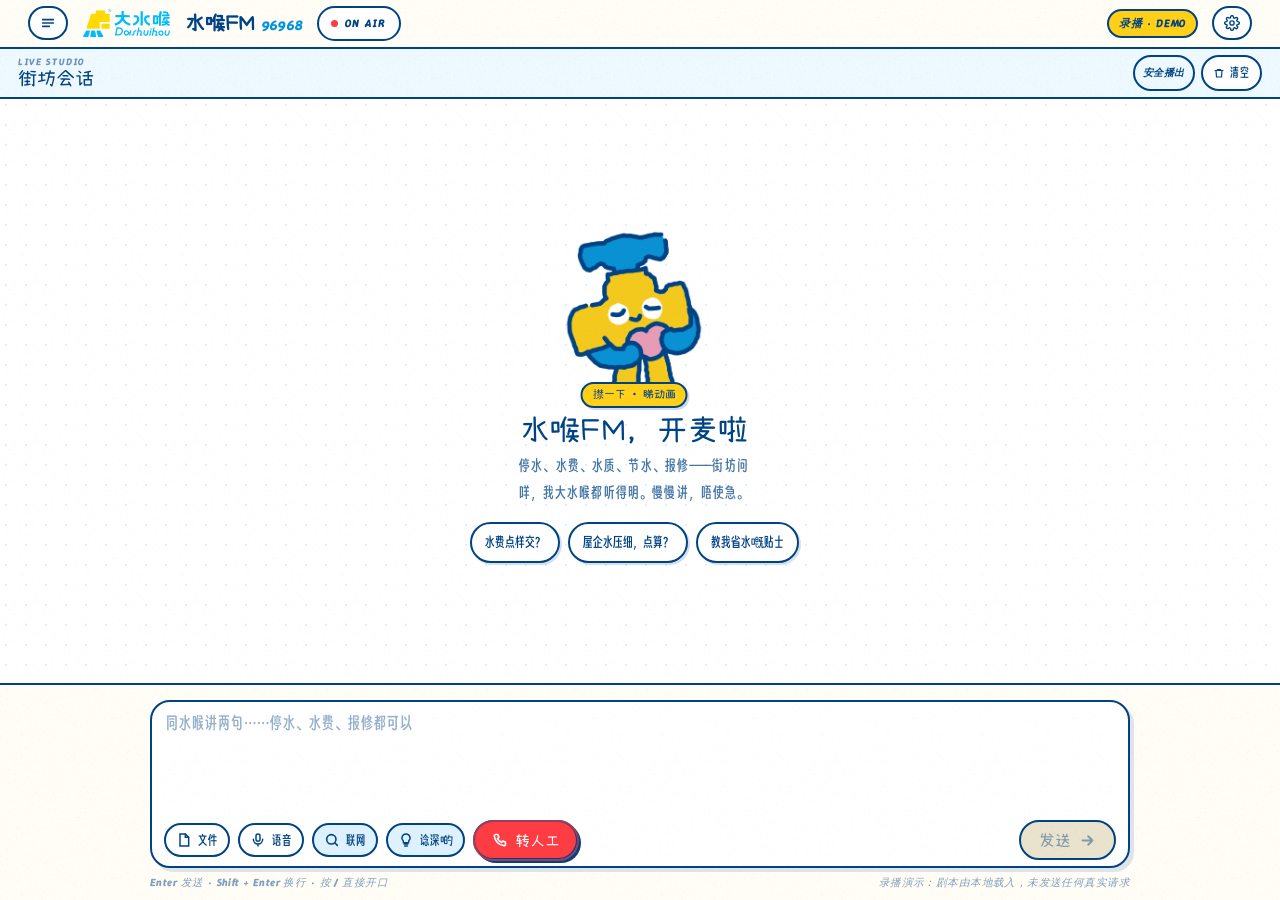
==== commit cb14a841: "brand: 频道号 88.8 → 96968（水喉FM · 96968 街坊频道），同步截图与交付说明 v1.1" ====
--- a/index.html
+++ b/index.html
@@ -3,7 +3,7 @@
 <head>
 <meta charset="utf-8">
 <meta name="viewport" content="width=device-width, initial-scale=1, viewport-fit=cover">
-<title>水喉FM · AI 街坊电台｜「大水喉」家族 · 东莞水务环境集团文创品牌</title>
+<title>水喉FM · 96968 街坊频道｜「大水喉」家族 · 东莞水务环境集团文创品牌</title>
 <meta name="description" content="水喉FM 是东莞水务环境集团旗下文创品牌「大水喉」家族出品的 AI 街坊电台，「大水喉」任唯一主播兼品牌官方发言人。查停水、交水费、问水压、教节水、报维修——联网搜索、深度思考、文件解析、粤语朗读。">
 <meta name="theme-color" content="#004384">
 <link rel="icon" href="assets/img/logo-icon.svg" type="image/svg+xml">
@@ -34,7 +34,7 @@
     <img src="assets/img/logo-h.svg" alt="大水喉 Dashuihou">
   </a>
   <span class="appbar__station">
-    <b>水喉FM</b><i>88.8</i>
+    <b>水喉FM</b><i>96968</i>
   </span>
   <span class="topbar__onair"><i></i>ON AIR</span>
   <span class="spacer"></span>
@@ -117,7 +117,7 @@
     <div class="drawer__head">
       <div class="brandcard">
         <img src="assets/img/logo-stack.svg" alt="大水喉">
-        <div class="brandcard__freq">88.8<small>FM · 街坊频道</small></div>
+        <div class="brandcard__freq">96968<small>街坊频道</small></div>
         <span class="brandcard__live"><i></i>ON AIR</span>
       </div>
       <button class="drawer__close" type="button" data-close aria-label="收起目录">×</button>
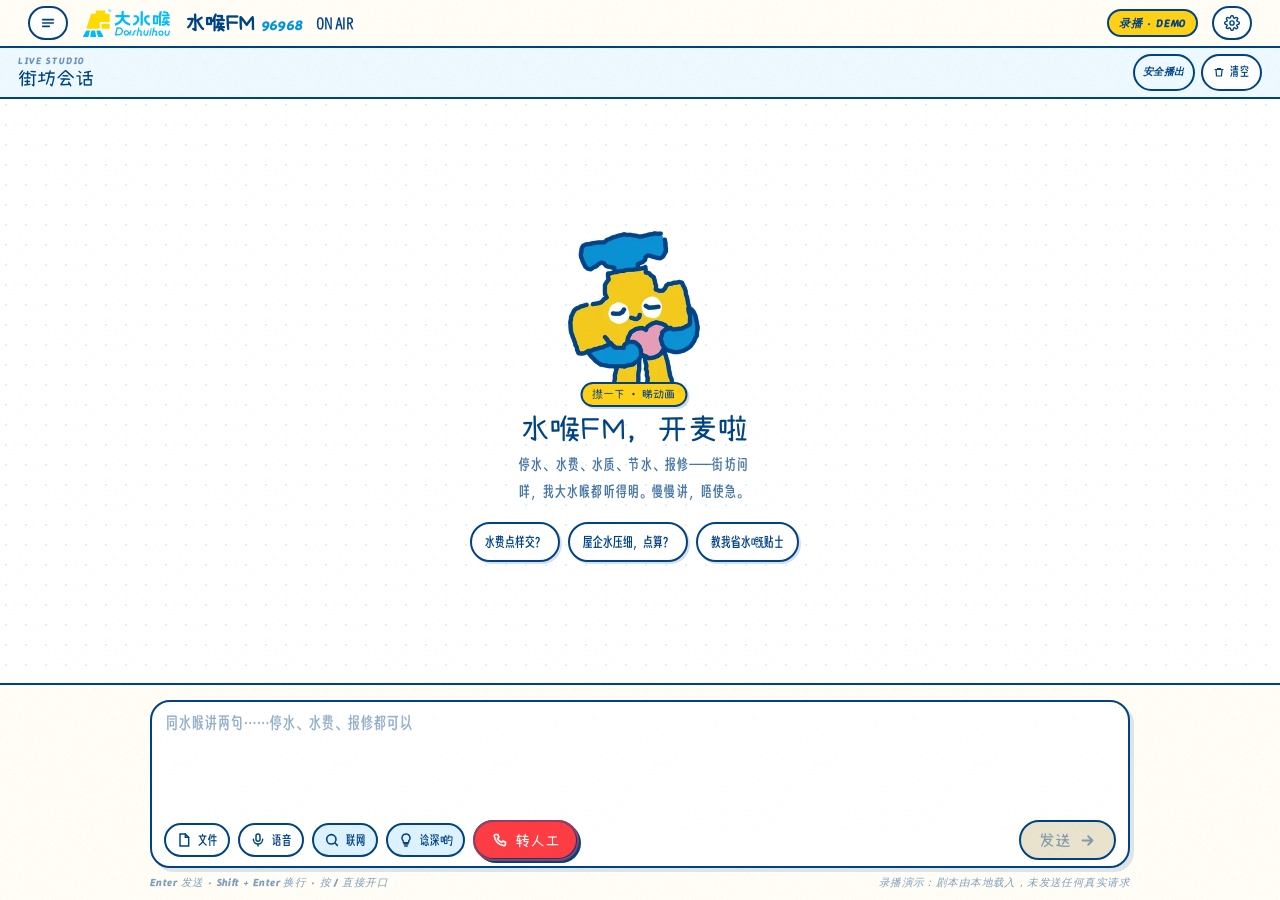
==== commit 5ab195a9: "perf: index.html 零外链单文件，首屏请求 14→4、DCL 89.6→17–19ms" ====
--- a/index.html
+++ b/index.html
@@ -6,18 +6,17 @@
 <title>水喉FM · 96968 街坊频道｜「大水喉」家族 · 东莞水务环境集团文创品牌</title>
 <meta name="description" content="水喉FM 是东莞水务环境集团旗下文创品牌「大水喉」家族出品的 AI 街坊电台，「大水喉」任唯一主播兼品牌官方发言人。查停水、交水费、问水压、教节水、报维修——联网搜索、深度思考、文件解析、粤语朗读。">
 <meta name="theme-color" content="#004384">
-<link rel="icon" href="assets/img/logo-icon.svg" type="image/svg+xml">
-<link rel="stylesheet" href="assets/css/brand.css">
-<link rel="stylesheet" href="assets/css/chat.css">
-<link rel="stylesheet" href="assets/css/landing.css">
+<link rel="icon" href="[data-uri]" type="image/svg+xml">
+<style>@font-face{font-family:Xiaolai SC;src:url(assets/fonts/xiaolai-sc.woff2) format("woff2");font-display:swap;font-weight:400}@font-face{font-family:Jinzishe;src:url(assets/fonts/jinzishe.woff2) format("woff2");font-display:swap;font-weight:400}@font-face{font-family:Winky Rough;src:url(assets/fonts/winky-rough.woff2) format("woff2");font-display:swap;font-weight:700}@font-face{font-family:Winky Rough;src:url(assets/fonts/winky-rough-italic.woff2) format("woff2");font-display:swap;font-style:italic;font-weight:700}:root{--ink: #004384;--blue: #0094DD;--yellow: #FFD017;--brand-yellow: #FFDA00;--brand-blue: #00BCFF;--red: #FD3C44;--brown: #D18354;--grey: #9CA6B0;--green: #5AA058;--ink-soft: #1B5A97;--sky: #DDF2FE;--sky-2: #C6E9FC;--blue-wash: #EDF8FF;--yellow-soft: #FFF1B4;--yellow-pale: #FFFBEB;--paper: #FFFDF6;--paper-2: #FFF8E6;--line: rgba(0, 67, 132, .22);--line-strong: rgba(0, 67, 132, .55);--bd: 2.5px;--r-xl: 34px;--r-lg: 24px;--r-md: 16px;--r-sm: 10px;--shadow-hard: 6px 6px 0 var(--ink);--shadow-soft: 5px 5px 0 rgba(0, 67, 132, .16);--font-display: "Xiaolai SC", "PingFang SC", "Microsoft YaHei", system-ui, sans-serif;--font-body: "Jinzishe", "Xiaolai SC", "PingFang SC", "Microsoft YaHei", system-ui, sans-serif;--font-latin: "Winky Rough", "Trebuchet MS", system-ui, sans-serif;--gutter: clamp(18px, 4vw, 56px);--maxw: 1280px}*,*:before,*:after{box-sizing:border-box}html{-webkit-text-size-adjust:100%;scroll-behavior:smooth}body{margin:0;background:var(--paper);color:var(--ink);font-family:var(--font-body);font-size:clamp(15px,1.05vw,16.5px);line-height:1.88;letter-spacing:.01em;-webkit-font-smoothing:antialiased;overflow-x:hidden}body:before{content:"";position:fixed;inset:0;background-image:url(assets/img/grain.png);opacity:.5;pointer-events:none;z-index:9999;mix-blend-mode:multiply}img{max-width:100%;display:block}svg{display:block}a{color:inherit;text-decoration:none}button{font:inherit;color:inherit;cursor:pointer}::selection{background:var(--yellow);color:var(--ink)}h1,h2,h3,h4{font-family:var(--font-display);font-weight:400;line-height:1.06;margin:0;letter-spacing:.01em}p{margin:0}:focus-visible{outline:3px solid var(--blue);outline-offset:3px;border-radius:6px}.wrap{width:min(100% - var(--gutter) * 2,var(--maxw));margin-inline:auto}.code{font-family:var(--font-latin);font-style:italic;font-weight:700;font-size:13px;letter-spacing:.04em;white-space:nowrap}.label-en{font-family:var(--font-latin);font-style:italic;font-weight:700;font-size:11px;letter-spacing:.14em;text-transform:uppercase;opacity:.72}.rule{height:1px;background:var(--line);border:0;margin:0}.pipe{position:relative;height:12px;border:var(--bd) solid var(--ink);border-radius:999px;background:var(--yellow)}.pipe:after{content:"";position:absolute;right:-10px;top:50%;width:18px;height:26px;transform:translateY(-50%);border:var(--bd) solid var(--ink);border-radius:7px;background:var(--brand-blue)}.tag{display:inline-flex;align-items:center;gap:6px;padding:2px 10px;border:2px solid var(--ink);border-radius:999px;background:#fff;font-family:var(--font-latin);font-style:italic;font-weight:700;font-size:11px;letter-spacing:.06em;white-space:nowrap}.tag--yellow{background:var(--yellow)}.tag--blue{background:var(--brand-blue);color:#fff;border-color:var(--ink)}.tag--ink{background:var(--ink);color:#fff}.tag--ghost{background:transparent}.btn{--bg: #fff;--fg: var(--ink);display:inline-flex;align-items:center;justify-content:center;gap:10px;padding:13px 26px;border:var(--bd) solid var(--ink);border-radius:999px;background:var(--bg);color:var(--fg);font-family:var(--font-display);font-size:18px;line-height:1;box-shadow:4px 4px 0 var(--ink);transition:transform .16s cubic-bezier(.3,1.4,.5,1),box-shadow .16s;white-space:nowrap}.btn:hover{transform:translate(-2px,-2px);box-shadow:6px 6px 0 var(--ink)}.btn:active{transform:translate(3px,3px);box-shadow:1px 1px 0 var(--ink)}.btn--primary{--bg: var(--yellow)}.btn--blue{--bg: var(--brand-blue)}.btn--ink{--bg: var(--ink);--fg: #fff}.btn--ghost{--bg: transparent;box-shadow:4px 4px #00438438}.btn--sm{padding:9px 18px;font-size:15px}.btn__en{font-family:var(--font-latin);font-style:italic;font-weight:700;font-size:.78em;opacity:.7}.sticker{background:#fff;border:3px solid var(--ink);border-radius:var(--r-lg);box-shadow:var(--shadow-soft)}@keyframes pulse-dot{0%,to{transform:scale(1);opacity:1}50%{transform:scale(.72);opacity:.55}}@keyframes float-y{0%,to{transform:translateY(0)}50%{transform:translateY(-10px)}}@keyframes marquee{0%{transform:translate(0)}to{transform:translate(-50%)}}@keyframes eq{0%,to{transform:scaleY(.35)}50%{transform:scaleY(1)}}@keyframes ripple{0%{transform:scale(.55);opacity:.55}to{transform:scale(1.35);opacity:0}}.reveal{opacity:0;transform:translateY(26px);transition:opacity .7s ease,transform .7s cubic-bezier(.2,.8,.2,1)}.reveal.is-in{opacity:1;transform:none}@media(prefers-reduced-motion:reduce){html{scroll-behavior:auto}*,*:before,*:after{animation-duration:.001ms!important;animation-iteration-count:1!important;transition-duration:.001ms!important}.reveal{opacity:1;transform:none}}@media print{.reveal{opacity:1!important;transform:none!important}body:before{display:none}}::-webkit-scrollbar{width:12px;height:12px}::-webkit-scrollbar-track{background:var(--paper-2)}::-webkit-scrollbar-thumb{background:var(--ink);border:3px solid var(--paper-2);border-radius:99px}::-webkit-scrollbar-thumb:hover{background:var(--blue)}.console{position:relative;display:grid;grid-template-columns:232px minmax(0,1fr) 304px;height:clamp(620px,76vh,830px);background:#fff;border:3px solid var(--ink);border-radius:var(--r-xl);box-shadow:12px 12px #00438421;overflow:hidden}.rail{display:flex;flex-direction:column;min-width:0}.rail--left{background:var(--paper-2);border-right:2.5px solid var(--ink);padding:18px 16px;gap:18px}.brandcard{border:2.5px solid var(--ink);border-radius:18px;background:#fff;padding:12px;text-align:center;box-shadow:4px 4px #00438424}.brandcard img{height:62px;margin:2px auto 10px}.brandcard__freq{font-family:var(--font-latin);font-style:italic;font-weight:700;font-size:26px;line-height:1;letter-spacing:.01em}.brandcard__freq small{font-size:11px;letter-spacing:.18em;display:block;margin-top:4px;opacity:.62}.brandcard__live{display:inline-flex;align-items:center;gap:6px;margin-top:10px;padding:3px 12px;border:2px solid var(--ink);border-radius:999px;background:var(--red);color:#fff;font-family:var(--font-latin);font-style:italic;font-weight:700;font-size:11px;letter-spacing:.12em}.brandcard__live i{width:7px;height:7px;border-radius:50%;background:#fff;animation:pulse-dot 1.6s ease-in-out infinite}.rail__title{display:flex;align-items:baseline;justify-content:space-between;gap:8px;padding-bottom:8px;border-bottom:1px solid var(--line);font-family:var(--font-display);font-size:17px}.rail__title .label-en{font-size:9.5px}.sched{list-style:none;margin:0;padding:0;display:flex;flex-direction:column;gap:4px}.sched button{width:100%;display:grid;grid-template-columns:44px minmax(0,1fr);align-items:center;gap:8px;padding:7px 8px;border:2px solid transparent;border-radius:12px;background:transparent;text-align:left;transition:.18s}.sched button:hover{background:#fff;border-color:var(--line)}.sched button[aria-current=true]{background:#fff;border-color:var(--ink);box-shadow:3px 3px #00438424}.sched time{font-family:var(--font-latin);font-style:italic;font-weight:700;font-size:12px;letter-spacing:.02em;opacity:.72}.sched b{font-family:var(--font-display);font-weight:400;font-size:14.5px;line-height:1.3;display:block}.sched span{font-size:11px;opacity:.62;line-height:1.3;display:block}.drinks{margin-top:auto;border:2px solid var(--ink);border-radius:16px;background:#fff;padding:10px 12px}.drinks__head{display:flex;justify-content:space-between;align-items:baseline;font-family:var(--font-display);font-size:14px}.drinks__head em{font-family:var(--font-latin);font-style:italic;font-size:12px;letter-spacing:.06em}.drinks__cups{display:flex;gap:5px;margin:8px 0 2px}.drinks__cups i{flex:1;height:20px;border:2px solid var(--ink);border-radius:4px 4px 7px 7px;background:#fff;transition:background .25s;transform:skew(-6deg)}.drinks__cups i.on{background:var(--brand-blue)}.drinks small{font-size:10.5px;opacity:.6;display:block;line-height:1.5}.stage{display:flex;flex-direction:column;min-width:0;min-height:0;background:#fff}.stage__bar{display:flex;align-items:center;gap:12px;padding:6px 18px;border-bottom:2.5px solid var(--ink);background:var(--blue-wash);min-height:44px}.stage__title{font-family:var(--font-display);font-size:19px;line-height:1.2;min-width:0;overflow:hidden;text-overflow:ellipsis;white-space:nowrap}.stage__title span{display:block;font-family:var(--font-latin);font-style:italic;font-size:9.5px;letter-spacing:.16em;opacity:.55}.stage__title b{display:block;font-weight:400}#titleTag{transition:opacity .3s}.stage__pills{display:flex;gap:6px;margin-left:auto;flex-wrap:wrap;justify-content:flex-end}.stage__pills .tag{font-size:10px;padding:2px 8px}.stage__clear{display:inline-flex;align-items:center;gap:5px;padding:5px 10px;border:2px solid var(--ink);border-radius:999px;background:#fff;font-size:12px;transition:.16s}.stage__clear:hover{background:var(--yellow-soft)}.log{flex:1 1 auto;min-height:0;overflow-y:auto;overscroll-behavior:contain;padding:22px 22px 10px;background-color:#fff;background-image:radial-gradient(rgba(0,148,221,.13) 1px,transparent 1px);background-size:20px 20px;background-position:-4px -4px;scrollbar-gutter:stable}.log__date{display:flex;align-items:center;gap:12px;margin:4px 0 20px;font-family:var(--font-latin);font-style:italic;font-size:10px;letter-spacing:.16em;opacity:.5}.log__date:before,.log__date:after{content:"";flex:1;height:1px;background:var(--line)}.msg{display:grid;grid-template-columns:54px minmax(0,1fr);gap:12px;margin-bottom:24px;animation:msg-in .5s cubic-bezier(.2,.9,.25,1.15) both}@keyframes msg-in{0%{opacity:0;transform:translateY(14px) rotate(-.6deg)}to{opacity:1;transform:none}}.msg__ava{width:54px;height:54px;border:2.5px solid var(--ink);border-radius:50%;background:var(--yellow-soft);overflow:hidden;display:grid;place-items:center;box-shadow:3px 3px #00438429}.msg__ava img{width:90%;height:90%;object-fit:contain}.msg__body{min-width:0}.msg__head{display:flex;align-items:center;gap:8px;margin-bottom:7px}.msg__head b{font-family:var(--font-display);font-weight:400;font-size:17px}.msg__head time{font-family:var(--font-latin);font-style:italic;font-size:11px;opacity:.5;margin-left:auto}.msg--user{grid-template-columns:minmax(0,1fr);justify-items:end}.msg--user .msg__body{max-width:84%}.msg--user .msg__head{justify-content:flex-end}.msg--user .msg__head b{font-family:var(--font-latin);font-style:italic;font-size:11px;letter-spacing:.1em;opacity:.66}.msg--user .bubble{padding:13px 18px;border:2.5px solid var(--ink);border-radius:22px 22px 6px;background:var(--yellow);box-shadow:4px 4px #0043842e;font-size:16px;line-height:1.75;white-space:pre-wrap;word-break:break-word}.msg--user .bubble+.bubble{margin-top:8px}.blk{margin-bottom:12px}.blk:last-child{margin-bottom:0}.blk--text{font-size:16px;line-height:1.9}.blk--text p+p{margin-top:.7em}.blk--text strong{font-weight:400;color:var(--ink);background:linear-gradient(transparent 62%,var(--yellow-soft) 62%)}.blk--text .sign{display:block;font-family:var(--font-display);font-size:19px;line-height:1.4;margin-bottom:6px}.cite{display:inline-flex;align-items:center;justify-content:center;min-width:17px;height:17px;padding:0 4px;margin:0 1px;border:1.5px solid var(--ink);border-radius:6px 6px 6px 2px;background:var(--sky);font-family:var(--font-latin);font-style:italic;font-size:10px;font-weight:700;vertical-align:3px;text-decoration:none;transition:.15s}.cite:hover{background:var(--yellow);transform:translateY(-1px)}.think{border:2px solid var(--line-strong);border-radius:14px;background:var(--yellow-pale);overflow:hidden}.think summary{display:flex;align-items:center;gap:8px;padding:8px 13px;cursor:pointer;list-style:none;font-family:var(--font-display);font-size:14.5px;color:var(--ink-soft)}.think summary::-webkit-details-marker{display:none}.think summary .ico{width:15px;height:15px;flex:none}.think summary .label-en{margin-left:auto;font-size:9px}.think summary .caret{transition:transform .2s}.think[open] summary .caret{transform:rotate(90deg)}.think__status{display:inline-flex;align-items:center;gap:5px;font-family:var(--font-latin);font-style:italic;font-size:10.5px;letter-spacing:.04em;opacity:.62}.think__status .dot{width:6px;height:6px;border-radius:50%;background:var(--blue);animation:pulse-dot 1.4s infinite}.think__body{padding:0 14px 12px 36px;font-size:13.5px;line-height:1.8;color:#2c5c8e;white-space:pre-wrap}.think__body:empty:before{content:"\6c34\5589\62e7\7d27\4e2d\2026";opacity:.5}.search{border:2px solid var(--ink);border-radius:16px;background:var(--sky);overflow:hidden}.search__head{display:flex;align-items:center;gap:8px;padding:8px 13px;font-family:var(--font-display);font-size:14px;cursor:pointer;list-style:none;user-select:none}.search__head::-webkit-details-marker{display:none}.search[open]>.search__head{border-bottom:2px solid rgba(0,67,132,.18)}.search__head .label-en{margin-left:auto;font-size:9px}.search__status{font-family:var(--font-latin);font-style:italic;font-size:10.5px;letter-spacing:.04em;opacity:.62;white-space:nowrap}.search__caret{flex:none;opacity:.55;transition:transform .2s}.search[open] .search__caret{transform:rotate(90deg)}.search__q{font-size:12px;opacity:.7;font-family:var(--font-latin);font-style:italic}.src{display:grid;grid-template-columns:22px minmax(0,1fr);gap:9px;padding:8px 13px;border-bottom:1px solid rgba(0,67,132,.12);align-items:start}.src:last-child{border-bottom:0}.src__ico{width:22px;height:22px;border:1.5px solid var(--ink);border-radius:7px;background:#fff;display:grid;place-items:center;font-family:var(--font-latin);font-style:italic;font-weight:700;font-size:10px;margin-top:1px}.src__t{font-size:13.5px;line-height:1.45;color:var(--ink)}.src__m{font-size:11px;opacity:.6;line-height:1.4;display:flex;gap:6px}.src--skeleton .src__t,.src--skeleton .src__m{height:10px;border-radius:4px;background:linear-gradient(90deg,#0043841f,#0043840a,#0043841f);background-size:200% 100%;animation:shimmer 1.2s linear infinite;color:transparent}@keyframes shimmer{0%{background-position:120% 0}to{background-position:-80% 0}}.sources{display:flex;flex-wrap:wrap;gap:6px;align-items:center}.sources small{font-family:var(--font-latin);font-style:italic;font-size:9.5px;letter-spacing:.12em;opacity:.55;margin-right:2px}.sourcechip{display:inline-flex;align-items:center;gap:5px;max-width:240px;min-width:0;padding:3px 9px;border:1.5px solid var(--line-strong);border-radius:999px;background:#fff;font-size:11.5px;color:var(--ink-soft);transition:.15s}.sourcechip:hover{background:var(--yellow-soft);border-color:var(--ink)}.sourcechip b{flex:none;font-family:var(--font-latin);font-style:italic;font-size:10px;opacity:.6}.sourcechip span{min-width:0;overflow:hidden;text-overflow:ellipsis;white-space:nowrap}.msg__sticker{width:min(280px,100%);border:3px solid var(--ink);border-radius:22px;background:#fff;padding:8px;box-shadow:var(--shadow-soft)}.msg__sticker img{width:100%}.acts{display:flex;flex-wrap:wrap;gap:6px;margin-top:12px}.act{display:inline-flex;align-items:center;gap:5px;padding:4px 11px;border:1.5px solid var(--line-strong);border-radius:999px;background:#fff;font-size:12px;transition:.15s}.act:hover{border-color:var(--ink);background:var(--yellow-soft);transform:translateY(-1px)}.act svg{width:13px;height:13px}.act[aria-pressed=true]{background:var(--yellow);border-color:var(--ink)}.typing{display:inline-flex;gap:5px;align-items:flex-end;height:22px}.typing i{width:8px;height:20px;background:var(--brand-blue);border:2px solid var(--ink);border-radius:2px;clip-path:polygon(18% 0,82% 0,100% 100%,0 100%);animation:eq .9s ease-in-out infinite}.typing i:nth-child(2){animation-delay:.14s;background:var(--blue)}.typing i:nth-child(3){animation-delay:.28s}.rail--right{background:var(--yellow-pale);border-left:2.5px solid var(--ink);padding:14px;gap:12px;overflow-y:auto}.dj{border:2.5px solid var(--ink);border-radius:22px;background:#fff;padding:14px;text-align:center;box-shadow:4px 4px #00438424}.dj__stage{position:relative;width:100%;aspect-ratio:1 / .84;border:2.5px solid var(--ink);border-radius:16px;background:radial-gradient(circle at 50% 46%,var(--yellow) 0 58%,var(--yellow-soft) 58% 100%);overflow:hidden;display:grid;place-items:center}.dj__stage img{position:absolute;left:7%;top:7%;width:86%;height:86%;object-fit:contain;animation:float-y 5.5s ease-in-out infinite}.dj__stage .ring{position:absolute;inset:8%;border:2px dashed rgba(0,67,132,.35);border-radius:50%;animation:ripple 3.4s ease-out infinite}.dj__stage .ring:nth-child(2){animation-delay:1.7s}.dj__name{font-family:var(--font-display);font-size:24px;line-height:1.2;margin-top:10px}.dj__role{font-family:var(--font-latin);font-style:italic;font-size:10px;letter-spacing:.14em;opacity:.6}.dj__state{display:inline-flex;align-items:center;gap:7px;margin-top:8px;padding:4px 12px;border:2px solid var(--ink);border-radius:999px;background:var(--sky);font-size:12px;min-height:26px}.dj__state .dot{width:7px;height:7px;border-radius:50%;background:var(--blue);animation:pulse-dot 1.5s infinite}.quote{border:2.5px solid var(--ink);border-radius:20px;background:var(--yellow);padding:13px 15px;box-shadow:4px 4px #00438429}.quote p{font-family:var(--font-display);font-size:19px;line-height:1.45}.quote small{display:block;margin-top:6px;font-family:var(--font-latin);font-style:italic;font-size:9.5px;letter-spacing:.12em;opacity:.6}.mini{display:grid;grid-template-columns:repeat(3,1fr);gap:7px}.mini button{border:2px solid var(--ink);border-radius:12px;background:#fff;padding:4px;transition:.16s}.mini button:hover{transform:translateY(-3px) rotate(-2deg);background:var(--yellow-soft)}.mini img{width:100%;aspect-ratio:1;object-fit:contain}.composer{border-top:2.5px solid var(--ink);background:var(--paper);padding:7px 14px}.composer__box{border:2.5px solid var(--ink);border-radius:20px;background:#fff;padding:8px 12px 6px;box-shadow:4px 4px #00438421;transition:box-shadow .2s}.composer__box:focus-within{box-shadow:6px 6px #00438433}.composer textarea{width:100%;border:0;outline:0;resize:none;background:transparent;color:var(--ink);font-family:var(--font-body);font-size:16px;line-height:1.6;min-height:102px;max-height:200px;padding:1px 2px 4px}.composer textarea::placeholder{color:#0043846b}.composer__row{display:flex;align-items:center;gap:8px}.icon-btn{display:inline-flex;align-items:center;justify-content:center;gap:6px;height:34px;min-width:34px;padding:0 10px;border:2px solid var(--ink);border-radius:999px;background:#fff;font-size:12.5px;transition:.16s}.icon-btn:hover{background:var(--yellow-soft);transform:translateY(-1px)}.icon-btn[aria-pressed=true]{background:var(--sky)}.icon-btn svg{width:16px;height:16px}.icon-btn--rec{background:var(--red);color:#fff;border-color:var(--ink)}.icon-btn--rec svg{animation:pulse-dot 1s infinite}.send{margin-left:auto;display:inline-flex;align-items:center;gap:8px;height:40px;padding:0 18px;border:2.5px solid var(--ink);border-radius:999px;background:var(--yellow);font-family:var(--font-display);font-size:16px;box-shadow:3px 3px 0 var(--ink);transition:.16s}.send:hover{transform:translate(-1px,-1px);box-shadow:5px 5px 0 var(--ink)}.send:disabled{background:#e9e2cc;color:#00438473;box-shadow:none;transform:none;cursor:not-allowed}.send svg{width:17px;height:17px}.composer__hint{display:flex;justify-content:space-between;gap:10px;margin-top:5px;font-size:10.5px;opacity:.5;font-family:var(--font-latin);font-style:italic;letter-spacing:.04em}.attach{display:flex;flex-wrap:wrap;gap:6px;margin-bottom:8px}.hotline-btn{position:relative;display:inline-flex;align-items:center;gap:7px;height:40px;padding:0 16px;border:2.5px solid var(--ink);border-radius:999px;background:var(--red);color:#fff;font-family:var(--font-display);font-size:15px;line-height:1;white-space:nowrap;box-shadow:3px 3px 0 var(--ink);transition:transform .16s,box-shadow .16s}.hotline-btn:hover{transform:translate(-1px,-1px);box-shadow:5px 5px 0 var(--ink)}.hotline-btn:active{transform:translate(2px,2px);box-shadow:1px 1px 0 var(--ink)}.hotline-btn svg{width:17px;height:17px;flex:none}.hotline-btn__ring{position:absolute;inset:-2.5px;border-radius:999px;border:2.5px solid rgba(253,60,68,.6);animation:hotline-pulse 2.8s ease-out infinite;pointer-events:none}@keyframes hotline-pulse{0%{opacity:.75;transform:scale(1)}70%,to{opacity:0;transform:scale(1.16)}}.icon-btn__label{display:inline}.dialer{position:fixed;inset:0;z-index:1300;display:flex;align-items:flex-end;justify-content:center}.dialer[hidden]{display:none}.dialer__bg{position:absolute;inset:0;background:#00305f8c;backdrop-filter:blur(3px);opacity:0;transition:opacity .25s}.dialer.on .dialer__bg{opacity:1}.dialer__sheet{outline:none;position:relative;width:min(520px,100%);max-height:90vh;overflow-y:auto;background:var(--paper);border:3px solid var(--ink);border-bottom:0;border-radius:26px 26px 0 0;padding:8px 22px calc(16px + env(safe-area-inset-bottom,0px));box-shadow:0 -10px 44px #00000061;transform:translateY(103%);transition:transform .3s cubic-bezier(.2,.9,.25,1.04)}.dialer.on .dialer__sheet{transform:translateY(0)}.dialer__grip{display:block;width:46px;height:5px;border-radius:99px;background:#00438447;margin:4px auto 12px}.dialer__head{display:flex;align-items:center;gap:10px}.dialer__head h3{font-size:26px}.dialer__badge{display:inline-flex;align-items:center;padding:2px 10px 3px;border:2px solid var(--ink);border-radius:999px;background:var(--red);color:#fff;font-family:var(--font-latin);font-style:italic;font-weight:700;font-size:11px;letter-spacing:.06em}.dialer__close{margin-left:auto;width:34px;height:34px;border:2px solid var(--ink);border-radius:50%;background:#fff;font-size:18px;line-height:1}.dialer__num{display:flex;flex-direction:column;align-items:center;gap:1px;margin:16px 0 8px;padding:15px 14px;border:2.5px solid var(--ink);border-radius:18px;background:#fff;box-shadow:4px 4px #00438424;text-align:center;transition:.16s}.dialer__num:hover{background:var(--yellow-pale);transform:translateY(-1px)}.dialer__num small{font-family:var(--font-latin);font-style:italic;font-size:11px;letter-spacing:.16em;opacity:.6}.dialer__num b{font-family:var(--font-latin);font-style:italic;font-weight:700;font-size:clamp(30px,7.4vw,42px);letter-spacing:.04em;line-height:1.15;color:var(--ink)}.dialer__meta{text-align:center;font-size:12px;line-height:1.7;opacity:.66}.dialer__acts{display:flex;gap:10px;margin-top:16px}.dialer__call{flex:1;display:inline-flex;align-items:center;justify-content:center;gap:8px;height:52px;border:2.5px solid var(--ink);border-radius:999px;background:var(--red);color:#fff;font-family:var(--font-display);font-size:19px;box-shadow:4px 4px 0 var(--ink);transition:.16s}.dialer__call:hover{transform:translate(-1px,-1px);box-shadow:5px 5px 0 var(--ink)}.dialer__call:active{transform:translate(2px,2px);box-shadow:1px 1px 0 var(--ink)}.dialer__call svg{width:20px;height:20px}.dialer__cancel{padding:0 22px;border:2.5px solid var(--ink);border-radius:999px;background:#fff;font-family:var(--font-display);font-size:16px}.dialer__cancel:hover{background:var(--paper-2)}.dialer__foot{display:flex;align-items:flex-start;gap:10px;margin-top:12px}.dialer__copy{flex:none;padding:5px 12px;border:2px solid var(--ink);border-radius:999px;background:var(--yellow-pale);font-size:12px}.dialer__copy:hover{background:var(--yellow-soft)}.dialer__foot span{font-size:11px;line-height:1.65;opacity:.6}@media(min-width:700px){.dialer{align-items:center}.dialer__sheet{margin-bottom:0;border-bottom:3px solid var(--ink);border-radius:26px}}.attach__item{display:inline-flex;align-items:center;gap:6px;padding:3px 10px;border:1.5px solid var(--ink);border-radius:999px;background:var(--sky);font-size:11.5px}.attach__item button{border:0;background:none;font-size:14px;line-height:1;opacity:.5;padding:0}.attach__item button:hover{opacity:1}.suggests{display:flex;flex-wrap:wrap;gap:7px;margin-bottom:10px}.suggest{padding:6px 13px;border:2px solid var(--ink);border-radius:999px;background:#fff;font-size:13px;transition:.16s;box-shadow:2px 2px #00438429}.suggest:hover{background:var(--yellow);transform:translateY(-2px);box-shadow:3px 4px #00438433}.empty{display:flex;flex-direction:column;justify-content:center;align-items:center;min-height:100%;text-align:center;padding:16px 10px 20px}.empty .suggests--empty{display:flex;flex-wrap:wrap;justify-content:center;gap:8px;margin:16px 0 0;max-width:620px}.empty .suggests--empty .suggest{background:#fff}.empty img{width:auto;max-height:190px;margin:0 auto 10px}.empty h3{font-size:30px;margin-bottom:6px}.empty p{font-size:14.5px;opacity:.72;max-width:36ch;margin:0 auto}.modal{position:fixed;inset:0;z-index:1000;display:grid;place-items:center;padding:20px;background:#00305f8c;backdrop-filter:blur(3px)}.modal[hidden]{display:none}.modal__card{width:min(560px,100%);max-height:88vh;overflow-y:auto;background:var(--paper);border:3px solid var(--ink);border-radius:26px;box-shadow:10px 10px #00000040;padding:22px 24px 20px;animation:msg-in .35s ease both}.modal__head{display:flex;align-items:flex-start;gap:12px;margin-bottom:4px}.modal__head h3{font-size:30px}.modal__head p{font-size:12.5px;opacity:.66}.modal__close{margin-left:auto;border:2px solid var(--ink);background:#fff;width:32px;height:32px;border-radius:50%;font-size:16px;line-height:1;flex:none}.field{margin-top:16px}.field>label{display:block;font-family:var(--font-display);font-size:15px;margin-bottom:5px}.field>small{display:block;font-size:11.5px;opacity:.6;line-height:1.6;margin-top:6px}.field input[type=text],.field input[type=password],.field select{width:100%;padding:11px 13px;border:2px solid var(--ink);border-radius:12px;background:#fff;font-family:var(--font-body);font-size:14px;color:var(--ink)}.seg{display:flex;gap:6px}.seg button{flex:1;padding:9px 8px;border:2px solid var(--ink);border-radius:12px;background:#fff;font-size:13px;line-height:1.3}.seg button[aria-pressed=true]{background:var(--yellow);box-shadow:3px 3px #0043842e}.seg button b{display:block;font-family:var(--font-display);font-weight:400;font-size:15px}.seg button span{font-size:10.5px;opacity:.6}.check{display:flex;align-items:center;gap:9px;font-size:13.5px;padding:7px 0;cursor:pointer}.check input{width:18px;height:18px;accent-color:var(--blue)}.modal__foot{display:flex;gap:10px;align-items:center;margin-top:20px}.modal__note{font-size:11px;opacity:.55;line-height:1.6;margin-top:14px;border-top:1px dashed var(--line-strong);padding-top:12px}@media(max-width:1180px){.console{grid-template-columns:208px minmax(0,1fr)}.rail--right{display:none}}@media(max-width:860px){.console{grid-template-columns:minmax(0,1fr);height:auto;min-height:0;border-radius:26px}.rail--left{display:none}.log{padding:16px 14px 6px;max-height:62vh}.stage__bar{flex-wrap:wrap;gap:8px;padding:10px 14px}.stage__pills{margin-left:0}.msg{grid-template-columns:44px minmax(0,1fr)}.msg__ava{width:44px;height:44px}.msg--user .msg__body{max-width:92%}.composer{padding:10px 12px 12px}}body.app{height:100vh;display:flex;flex-direction:column;background:var(--paper-2)}body.app .appbar{display:flex;align-items:center;flex-wrap:wrap;gap:6px 14px;padding:6px clamp(14px,3vw,28px);border-bottom:2.5px solid var(--ink);background:var(--paper)}body.app .appbar img{height:30px}body.app .appbar .spacer{flex:1}body.app .console--full{flex:1 1 auto;min-height:600px;margin:0;border-radius:0;border-width:0;box-shadow:none;grid-template-columns:232px minmax(0,1fr) 304px}body.app .log{max-height:none}.appbar__logo{display:flex;align-items:center}.appbar__station{display:inline-flex;align-items:baseline;gap:7px;font-family:var(--font-display);font-size:20px;line-height:1;white-space:nowrap}.appbar__station i{font-family:var(--font-latin);font-style:italic;font-weight:700;font-size:14px;color:var(--blue)}.appbar__link{transition:.16s}.appbar__link:hover{background:var(--yellow-soft);border-color:var(--ink)}@media(max-width:1180px){body.app .console--full{grid-template-columns:208px minmax(0,1fr)}}@media(max-width:860px){body.app .console--full{grid-template-columns:minmax(0,1fr)}.appbar__station{font-size:17px}}@media(max-width:640px){body.app .appbar{gap:6px 10px}body.app .appbar .topbar__onair,body.app .appbar .appbar__link{display:none}}@media(max-width:640px){.icon-btn__label{display:none}.icon-btn{min-width:34px;padding:0 8px}.composer__row{gap:6px}.hotline-btn{padding:0 11px;font-size:13px;gap:5px}.hotline-btn__ring{display:none}.send{padding:0 12px;font-size:14.5px;white-space:nowrap}.send svg{display:none}}@media(max-width:390px){.icon-btn{min-width:32px;padding:0 7px}.composer__row{gap:5px}.hotline-btn{padding:0 10px;font-size:12.5px}.send{padding:0 10px;font-size:14px}}@media(max-width:430px){.think summary .label-en{display:none}.think summary{gap:6px}.think summary .ico{width:14px;height:14px}.think__status{font-size:10px}}@media(max-width:340px){.icon-btn{min-width:30px;padding:0 6px}.composer__row{gap:4px}.hotline-btn{padding:0 9px;font-size:12px}.hotline-btn svg{width:15px;height:15px}.send{padding:0 9px;font-size:13px}}.setting-link{display:flex;align-items:center;gap:12px;padding:10px 13px;border:2px solid var(--ink);border-radius:14px;background:#fff;transition:transform .16s,box-shadow .16s,background .16s}.setting-link:hover{background:var(--yellow-pale);transform:translateY(-1px);box-shadow:3px 3px #00438424}.setting-link__ico{flex:none;width:34px;height:34px;border:2px solid var(--ink);border-radius:10px;background:var(--sky);display:grid;place-items:center}.setting-link__ico svg{width:18px;height:18px}.setting-link__txt{min-width:0;display:flex;flex-direction:column;gap:2px}.setting-link__txt b{font-family:var(--font-display);font-weight:400;font-size:14.5px;line-height:1.35}.setting-link__txt small{font-size:11px;opacity:.6;line-height:1.5}.setting-link__go{margin-left:auto;flex:none;font-family:var(--font-latin);font-style:italic;font-weight:700;font-size:11px;letter-spacing:.06em;opacity:.7}@media(max-height:800px){body.app .appbar{padding:4px clamp(14px,3vw,28px)}.stage__bar{min-height:40px;padding:4px 18px}.composer{padding:5px 14px}.composer__hint{display:none}}body.app .console--single{grid-template-columns:minmax(0,1fr)}body.app{height:100vh;height:100dvh}.appbar__menu{flex:none}.drawer{position:fixed;inset:0;z-index:1200;display:flex}.drawer[hidden]{display:none}.drawer__bg{position:absolute;inset:0;background:#00305f8c;backdrop-filter:blur(3px);opacity:0;transition:opacity .25s}.drawer.on .drawer__bg{opacity:1}.drawer__panel{position:relative;width:min(340px,86vw);height:100%;background:var(--paper-2);border-right:2.5px solid var(--ink);box-shadow:10px 0 32px #00000047;transform:translate(-104%);transition:transform .28s cubic-bezier(.2,.9,.25,1.02);display:flex;flex-direction:column;padding:calc(12px + env(safe-area-inset-top,0px)) 16px calc(16px + env(safe-area-inset-bottom,0px));overflow-y:auto}.drawer.on .drawer__panel{transform:translate(0)}.drawer__head{display:flex;align-items:flex-start;gap:10px}.drawer__head .brandcard{flex:1}.drawer__close{flex:none;width:34px;height:34px;border:2px solid var(--ink);border-radius:50%;background:#fff;font-size:18px;line-height:1}.drawer__body{margin-top:16px;display:flex;flex-direction:column;gap:16px}.drawer__body .rail__title{display:flex;justify-content:space-between;align-items:baseline;border-bottom:1px solid var(--line);padding-bottom:6px;font-family:var(--font-display);font-size:17px}.drawer__body .drinks{border:2px solid var(--ink);border-radius:16px;background:#fff;padding:10px 12px}.drawer__note{font-size:11px;opacity:.55;line-height:1.6}.empty .mascot{position:relative;display:block;border:0;background:none;padding:0;cursor:pointer;margin:0 auto 10px}.empty .mascot img{display:block;width:auto;max-height:176px;margin:0 auto;transition:transform .2s}.empty .mascot:hover img{transform:translateY(-2px) scale(1.02)}.empty .mascot:active img{transform:translateY(0) scale(.99)}.mascot__hint{position:absolute;left:50%;bottom:-4px;transform:translate(-50%);padding:2px 10px;border:2px solid var(--ink);border-radius:999px;background:var(--yellow);font-family:var(--font-display);font-size:11px;line-height:1.6;white-space:nowrap;box-shadow:2px 2px #0043842e}.reel{position:fixed;inset:0;z-index:1400;display:flex;align-items:center;justify-content:center;padding:16px}.reel[hidden]{display:none}.reel__bg{position:absolute;inset:0;background:#001428eb;opacity:0;transition:opacity .2s}.reel.on .reel__bg{opacity:1}.reel__stage{position:relative;z-index:1;width:min(92vw,45vh);max-height:86vh;aspect-ratio:9 / 16;border:3px solid var(--paper);border-radius:22px;overflow:hidden;background:#000;box-shadow:0 20px 60px #00000080;transform:scale(.94);opacity:0;transition:transform .25s,opacity .25s}.reel.on .reel__stage{transform:scale(1);opacity:1}.reel__stage video{display:block;width:100%;height:100%;object-fit:cover;background:#000}.reel__skip{position:absolute;top:10px;right:10px;padding:5px 13px;border:2px solid var(--paper);border-radius:999px;background:#00000073;color:#fff;font-size:12px}.importrow{display:flex;flex-wrap:wrap;gap:8px;align-items:center}@media(max-width:560px){body.app .appbar{padding:3px 10px;gap:6px 8px}body.app .appbar img{height:24px}.appbar__station{font-size:16px;gap:5px}.appbar__station i{font-size:12px}.topbar__onair{padding:3px 8px;font-size:9px;letter-spacing:.06em}.appbar .tag{font-size:10px;padding:2px 8px}.stage__bar{padding:8px 12px}.log{padding:14px 12px 8px}.composer{padding:6px 10px calc(6px + env(safe-area-inset-bottom,0px))}.composer__hint{font-size:9.5px}.empty{padding:12px 8px 18px}.empty .mascot img{max-height:140px}.empty h3{font-size:26px}.drawer__panel{width:min(320px,88vw)}}@media(min-width:900px){.log>.msg{max-width:920px;margin-inline:auto}.log>.empty{max-width:720px;margin-inline:auto}.composer__box,.composer__hint{max-width:980px;margin-inline:auto}}.filewarn{position:relative;z-index:500;padding:10px 18px;background:var(--yellow);border-bottom:2.5px solid var(--ink);font-size:13.5px;line-height:1.7}.filewarn b{margin-right:6px}.filewarn code{font-family:Consolas,monospace;font-size:12px;background:#fff;border:1px solid var(--ink);border-radius:5px;padding:1px 6px}
+</style>
 <noscript><style>.reveal{opacity:1 !important;transform:none !important}</style></noscript>
 <script>
-  /* 直接双击打开时，ES module 会被浏览器拦住，给个明示 */
+  /* 直接双击打开时，给个明示 */
   if (location.protocol === 'file:') {
     addEventListener('DOMContentLoaded', function () {
       var b = document.createElement('div');
       b.className = 'filewarn';
-      b.innerHTML = '<b>温馨提示</b>：呢个页面用 ES module 写成，直接双击打开会被浏览器拦住。请喺 dshuihou 目录运行 <code>python -m http.server 8811</code>，再开 <code>http://127.0.0.1:8811</code>。';
+      b.innerHTML = '<b>温馨提示</b>：直接双击打开要用本地服务器先得。请喺 dshuihou 目录运行 <code>python -m http.server 8811</code>，再开 <code>http://127.0.0.1:8811</code>。';
       document.body.prepend(b);
     });
   }
@@ -31,7 +30,7 @@
     <svg viewBox="0 0 24 24" fill="none" stroke="currentColor" stroke-width="2.4" stroke-linecap="round"><path d="M4 7h16M4 12h16M4 17h10"/></svg>
   </button>
   <a class="appbar__logo" href="index.html" aria-label="水喉FM">
-    <img src="assets/img/logo-h.svg" alt="大水喉 Dashuihou">
+    <img src="[data-uri]" alt="大水喉 Dashuihou">
   </a>
   <span class="appbar__station">
     <b>水喉FM</b><i>96968</i>
@@ -65,7 +64,17 @@
       </div>
     </div>
 
-    <div class="log" id="log" role="log" aria-live="polite"></div>
+    <div class="log" id="log" role="log" aria-live="polite"><div class="empty">
+    <button class="mascot" type="button" id="mascotBtn" aria-label="撳一下，睇大水喉动画">
+      <img src="[data-uri]" alt="大水喉抱住心" fetchpriority="high">
+      <span class="mascot__hint">㩒一下 · 睇动画</span>
+    </button>
+    <h3>水喉FM，开麦啦</h3>
+    <p>停水、水费、水质、节水、报修——街坊问咩，我大水喉都听得明。慢慢讲，唔使急。</p>
+    <div class="suggests suggests--empty">
+      <button class="suggest" type="button">水费点样交？</button><button class="suggest" type="button">屋企水压细，点算？</button><button class="suggest" type="button">教我省水嘅贴士</button>
+    </div>
+  </div></div>
 
     <div class="composer">
       <div class="attach" id="attachList"></div>
@@ -116,7 +125,7 @@
   <aside class="drawer__panel" aria-label="今日节目表与饮水打卡">
     <div class="drawer__head">
       <div class="brandcard">
-        <img src="assets/img/logo-stack.svg" alt="大水喉">
+        <img src="[data-uri]" alt="大水喉">
         <div class="brandcard__freq">96968<small>街坊频道</small></div>
         <span class="brandcard__live"><i></i>ON AIR</span>
       </div>
@@ -146,7 +155,7 @@
 <div class="reel" id="reel" hidden>
   <div class="reel__bg" data-reel-close></div>
   <div class="reel__stage" role="dialog" aria-modal="true" aria-label="大水喉动画">
-    <video id="reelVideo" src="assets/video/dashuihou-logo-9x16.mp4" playsinline preload="metadata"></video>
+    <video id="reelVideo" src="assets/video/dashuihou-logo-9x16.mp4" playsinline preload="none"></video>
     <button class="reel__skip" type="button" data-reel-close>跳过</button>
   </div>
 </div>
@@ -254,8 +263,119 @@
   </div>
 </div>
 
-<script src="assets/js/reveal.js"></script>
-<script type="module" src="assets/js/site.js"></script>
+<script>(function(){var n=[].slice.call(document.querySelectorAll(".reveal"));if(!n.length)return;if(!("IntersectionObserver"in window)){n.forEach(function(e){e.classList.add("is-in")});return}var o=new IntersectionObserver(function(e){e.forEach(function(t){t.isIntersecting&&(t.target.classList.add("is-in"),o.unobserve(t.target))})},{threshold:.08,rootMargin:"0px 0px -4% 0px"});n.forEach(function(e){o.observe(e)});function i(){var e=window.innerHeight||document.documentElement.clientHeight;n.forEach(function(t){var r=t.getBoundingClientRect();r.top<e&&r.bottom>0&&t.classList.add("is-in")})}setTimeout(i,800),setTimeout(i,3e3),document.addEventListener("visibilitychange",function(){document.hidden||i()}),window.addEventListener("load",i)})();
+
+(()=>{var N={name:"\u6C34\u5589FM",freq:"96968",slogan:"\u6C34\u5605\u4E8B\uFF0C\u5C31\u7CFB\u5927\u4E8B\u3002",motto:"\u8857\u574A\u5605\u4E8B\uFF0C\u6211\u8BB0\u5F97\u3002",signOn:"\u6C34\u5589FM\u63D0\u63D0\u4F60\uFF1A",signOff:"\u5C0F\u4E8B\u556B\u2014\u2014\u6709\u6211\u55BA\u5EA6\u3002",model:"deepseek-flash"},st=[["\u6C34\u5589FM \u63D0\u63D0\u4F60","\u4ECA\u665A 22:00\u201306:00 \u4E1C\u57CE\u839E\u9F99\u8DEF\u3001\u5149\u660E\u8DEF\u4E00\u5E26\u8BA1\u5212\u505C\u6C34"],["\u4E09\u70B9\u51E0\u5566","\u8BB0\u5F97\u996E\u676F\u6C34\uFF0C\u5514\u597D\u7B49\u53E3\u6E34\u5148\u8BB0\u5F97"],["\u8857\u574A\u6765\u4FE1","\u300C\u963F\u6C34\u5589\uFF0C\u6211\u5C4B\u4F01\u6C34\u538B\u597D\u7EC6\u300D\u2014\u2014\u5DF2\u6392\u671F\u4E0A\u95E8\u68C0\u67E5"],["\u4ECA\u65E5\u91D1\u53E5","\u6DE1\u6DE1\u5B9A\uFF0C\u6709\u6C34\u5269"],["\u6C34\u5589\u5E7F\u64AD","\u62A5\u4FEE\u70ED\u7EBF 0769-96968\uFF0C\u7206\u5589\u8BF7\u5148\u5173\u603B\u63A3"],["\u8282\u76EE\u9884\u544A","21:00\u300A\u591C\u8BDD\u6C34\u5589\u300B\u2014\u2014 \u7528\u628A\u58F0\u966A\u4F60\u6536\u5DE5"],["\u6E29\u99A8\u63D0\u793A","\u6D17\u83DC\u6C34\u7559\u8FD4\u51B2\u5395\uFF0C\u4E00\u665A\u6173\u5230\u534A\u6876"],["\u6C34\u5589\u5BB6\u65CF","\u5927\u65E7\u6C34\u3001\u674E\u8001\u8868\u3001\u5173\u5E08\u5085\u3001\u76D6\u4E16\u5B9D \u90FD\u5728\u53F0\u524D\u5019\u547D"]],J=[["\u8857\u574A\u5605\u4E8B\uFF0C\u6211\u8BB0\u5F97\u3002","\u89D2\u8272\u5185\u6838 \xB7 \u4E16\u754C\u89C2 2.2"],["\u6C34\u5605\u4E8B\uFF0C\u5C31\u7CFB\u5927\u4E8B\u3002","\u53E3\u5934\u7985 \xB7 \u7CA4\u8BED\u539F\u53E5"],["\u6709\u6211\u55BA\u5EA6\u3002","\u6700\u53EF\u7231\u7684\u53CD\u5DEE \xB7 \u4E16\u754C\u89C2 2.4.2"],["\u5C0F\u4E8B\u556B\uFF0C\u5C0F\u4E8B\u556B\u3002","\u88AB\u611F\u8C22\u65F6\u7684\u8C26\u8BA9"],["\u771F\u6B63\u5389\u5BB3\u5605\u4EBA\uFF0C\u7CFB\u80FD\u8BA9\u522B\u4EBA\u5B89\u5FC3\u5605\u4EBA\u3002","\u6DF1\u5C42\u4FE1\u5FF5 \xB7 \u4E16\u754C\u89C2 2.2"],["\u4F60\u4ECA\u65E5\u996E\u5497\u6C34\u6CA1\uFF1F","VI \u624B\u518C\u5C01\u5E95"],["\u8F9B\u82E6\u6652\u5927\u5BB6\u3002","\u6210\u957F\u65B9\u5411 \xB7 \u4E16\u754C\u89C2 2.4.4"],["\u6DE1\u6DE1\u5B9A\uFF0C\u6709\u6C34\u5269\u3002","VI \u624B\u518C A 5.2 \u5B57\u4F53\u6837\u5F20"]],it=[{time:"06:00",title:"\u65E9\u6668\uFF0C\u8857\u574A",desc:"\u5929\u6C14 + \u7528\u6C34\u63D0\u793A",prompt:"\u4ECA\u65E5\u4E1C\u839E\u5929\u6C14\u70B9\u6837\uFF1F\u4F7F\u5514\u4F7F\u5E26\u906E\uFF1F"},{time:"09:00",title:"\u641C\u641C\u95EE\u95EE",desc:"\u8054\u7F51\u641C\u7D22 \xB7 \u5B9E\u65F6\u8D44\u8BAF",prompt:"\u4E1C\u57CE\u4ECA\u665A\u4F1A\u5514\u4F1A\u505C\u6C34\uFF1F"},{time:"12:00",title:"\u8C02\u6DF1\u4E00\u5C42",desc:"\u6DF1\u5EA6\u601D\u8003 \xB7 \u590D\u6742\u95EE\u9898",prompt:"\u70B9\u89E3\u65E7\u697C\u6C34\u538B\u4F1A\u8D8A\u569F\u8D8A\u7EC6\uFF1F"},{time:"15:00",title:"\u4E09\u70B9\u51E0\u5566",desc:"\u996E\u6C34\u63D0\u9192 \xB7 \u8857\u574A\u6BB5\u5B50",prompt:"\u4E09\u70B9\u51E0\u5566\uFF0C\u6709\u54A9\u8D34\u58EB\u63D0\u6211\u996E\u591A\u676F\u6C34\uFF1F"},{time:"18:00",title:"\u6587\u4EF6\u843D\u6C34",desc:"\u6587\u4EF6\u89E3\u6790 \xB7 \u8D26\u5355\u901A\u77E5",prompt:"\u5E2E\u6211\u7747\u4E0B\u5462\u5F20\u6C34\u8D39\u5355\u70B9\u89E3\u8D35\u5497"},{time:"21:00",title:"\u591C\u8BDD\u6C34\u5589",desc:"\u6717\u8BFB \xB7 \u8BED\u97F3\u966A\u4F34",prompt:"\u8BFB\u7540\u6211\u542C\uFF1A\u4ECA\u665A\u5605\u8282\u6C34\u8D34\u58EB"}],at=[{img:"ip-15",cap:"\u597Djeng\u554A",say:"\u597Djeng\u554A\uFF01"},{img:"ip-13",cap:"\u4E09\u70B9\u51E0\u5566",say:"\u4E09\u70B9\u51E0\u5566\uFF5E\u996E\u676F\u6C34\u5148\u5566\u3002"},{img:"ip-20",cap:"\u7231\u4F60\u54DF",say:"\u7231\u4F60\u54DF\u3002"},{img:"ip-18",cap:"\u6C34\u89C9",say:"\u6C34\u89C9\u65F6\u95F4\u5230\uFF0C\u65E9\u5572\u4F11\u606F\u5566\u3002"},{img:"ip-23",cap:"\u95EE\u53F7",say:"\u95EE\u53F7\uFF1F\uFF1F\u7B49\u6211\u8C02\u4E0B\u3002"},{img:"ip-10",cap:"\u591A\u559D\u6C34",say:"\u591A\u559D\u6C34\uFF0C\u5589\u5514\u5E72\u3002"},{img:"ip-19",cap:"\u6536\u5230\uFF01",say:"\u6536\u5230\uFF01\u9A6C\u4E0A\u529E\u3002"},{img:"ip-17",cap:"\u8F9B\u82E6\u4E86",say:"\u8F9B\u82E6\u6652\u5927\u5BB6\u3002"}],ot=["\u6C34\u8D39\u70B9\u6837\u4EA4\uFF1F","\u5C4B\u4F01\u6C34\u538B\u7EC6\uFF0C\u70B9\u7B97\uFF1F","\u6559\u6211\u7701\u6C34\u5605\u8D34\u58EB"],rt=[{id:"outage",test:/停水|冇水|无水|供水|几时恢复|储水/,title:"\u4E1C\u57CE\u505C\u6C34\u67E5\u8BE2",thinking:`\u8857\u574A\u95EE\u505C\u6C34\u3002\u5148\u67E5\u6700\u65B0\u901A\u544A\uFF0C\u8303\u56F4\u540C\u65F6\u95F4\u8981\u8BB2\u6E05\u695A\uFF1B\u5514\u597D\u8BB2\u6B7B\uFF0C\u7559\u8FD4\u53E5\u300C\u4EE5\u5B98\u65B9\u6700\u540E\u901A\u544A\u4E3A\u51C6\u300D\u3002
+\u987A\u4FBF\u63D0\u4F62\u50A8\u6C34\u540C\u51B2\u51C9\u65F6\u95F4\uFF0C\u5514\u597D\u5413\u5230\u4EBA\u3002`,search:{query:"\u4E1C\u839E \u4E1C\u57CE \u505C\u6C34\u901A\u77E5 \u8BA1\u5212\u505C\u6C34",sources:[["\u4E1C\u839E\u6C34\u52A1\u73AF\u5883\u96C6\u56E2","\u4E1C\u57CE\u8857\u9053\u8BA1\u5212\u505C\u6C34\u901A\u544A\uFF0811\u670817\u65E5\uFF09","\u839E\u9F99\u8DEF\u3001\u5149\u660E\u8DEF\u4E00\u5E26 22:00\u201306:00","\u839E"],["\u4E1C\u839E\u9633\u5149\u7F51","\u672C\u5468\u505C\u6C34\u8BA1\u5212\u4E00\u89C8","\u6D89\u53CA\u4E1C\u57CE\u3001\u5357\u57CE\u5171 6 \u4E2A\u7247\u533A","\u9633"],["12345 \u653F\u52A1\u670D\u52A1\u70ED\u7EBF","\u505C\u6C34\u54A8\u8BE2\u4E0E\u4E34\u65F6\u9001\u6C34\u670D\u52A1","\u53EF\u7533\u8BF7\u9001\u6C34\u4E0A\u95E8","12"]]},answer:["\u6211\u67E5\u5497\u6700\u65B0\u901A\u544A\u2014\u2014**\u4E1C\u57CE\u8857\u9053\uFF08\u839E\u9F99\u8DEF\u3001\u5149\u660E\u8DEF\u4E00\u5E26\uFF09\u4ECA\u665A 22:00 \u5230\u542C\u65E5 06:00** \u6709\u8BA1\u5212\u505C\u6C34\uFF0C\u4E3B\u8981\u7CFB\u7BA1\u7F51\u68C0\u4FEE\u3002[[1]]","\u5982\u679C\u4E2D\u62DB\uFF0C\u8BB0\u5F97\u4E09\u4EF6\u4E8B\uFF1A\u2460 22:00 \u524D\u51B2\u597D\u51C9\uFF1B\u2461 \u88C5\u5B9A\u4E24\u6876\u6C34\uFF0C\u996E\u7528\u540C\u51B2\u5395\u5206\u5F00\uFF1B\u2462 \u96EA\u67DC\u51B0\u683C\u63D0\u524D\u51BB\u591A\u51E0\u683C\u51B0\u3002[[2]]","\u5514\u55BA\u5462\u4E2A\u8303\u56F4\u5605\u8857\u574A\u5C31\u653E\u5FC3\u5566\uFF0C\u4E0D\u8FC7\u90FD\u5EFA\u8BAE\u7559\u610F\u5C0F\u533A\u516C\u544A\uFF1B\u901A\u544A\u968F\u65F6\u4F1A\u66F4\u65B0\uFF0C\u4EE5\u5B98\u65B9\u6700\u540E\u7248\u672C\u4E3A\u51C6\u3002[[3]]"],follow:["\u51E0\u70B9\u6062\u590D\u4F9B\u6C34\uFF1F","\u505C\u6C34\u671F\u95F4\u8981\u6CE8\u610F\u54A9\uFF1F"]},{id:"bill",test:/水费|缴费|缴费|账单|交钱|几钱|水价/,title:"\u6C34\u8D39\u7F34\u7EB3\u65B9\u5F0F",thinking:"\u8857\u574A\u95EE\u4EA4\u6C34\u8D39\u3002\u5206\u7EBF\u4E0A\u3001\u7EBF\u4E0B\u8BB2\uFF1B\u987A\u624B\u63D0\u4E00\u53E5\u9636\u68AF\u6C34\u4EF7\uFF0C\u4F46\u5514\u597D\u53D8\u8BF4\u6559\u3002",search:{query:"\u4E1C\u839E \u6C34\u8D39 \u7F34\u7EB3 \u6E20\u9053 \u9636\u68AF\u6C34\u4EF7",sources:[["\u4E1C\u839E\u6C34\u52A1\u73AF\u5883\u96C6\u56E2","\u5FAE\u4FE1\u8425\u4E1A\u5385 \xB7 \u6C34\u8D39\u7F34\u7EB3\u6307\u5F15","\u516C\u4F17\u53F7 \u2192 \u8425\u4E1A\u5385 \u2192 \u6C34\u8D39\u7F34\u7EB3","\u839E"],["\u652F\u4ED8\u5B9D","\u751F\u6D3B\u7F34\u8D39 \xB7 \u6C34\u8D39","\u652F\u6301\u6237\u53F7\u81EA\u52A8\u67E5\u8BE2\u8D26\u5355","\u652F"],["\u4E1C\u839E\u5E02\u53D1\u6539\u5C40","\u5C45\u6C11\u9636\u68AF\u6C34\u4EF7\u5236\u5EA6\u8BF4\u660E","\u7B2C\u4E00\u9636\u68AF 0\u201322 \u7ACB\u65B9\u7C73/\u6708","\u53D1"]]},answer:["\u4EA4\u6C34\u8D39\u6709\u4E09\u6761\u8DEF\uFF0C\u62E3\u987A\u8DEF\u55F0\u6761\u5C31\u5F97\uFF1A","**\u7EBF\u4E0A\u6700\u65B9\u4FBF**\uFF1A\u5FAE\u4FE1\u641C\u300C\u4E1C\u839E\u6C34\u52A1\u73AF\u5883\u96C6\u56E2\u300D\u516C\u4F17\u53F7 \u2192 \u8425\u4E1A\u5385 \u2192 \u6C34\u8D39\u7F34\u7EB3\uFF1B\u53C8\u6216\u8005\u652F\u4ED8\u5B9D\u300C\u751F\u6D3B\u7F34\u8D39\u300D\u5165\u9762\u63FE\u6C34\u8D39\u3002[[1]]","**\u7EBF\u4E0B**\uFF1A\u94F6\u884C\u7F51\u70B9\u3001\u4F9B\u6C34\u8425\u4E1A\u5385\u90FD\u53EF\u4EE5\uFF0C\u8BB0\u5F97\u5E26\u6C34\u8D39\u5355\u6216\u8005\u7528\u6237\u7F16\u53F7\u3002[[2]]","\u63D0\u591A\u4E00\u53E5\uFF1A\u4E1C\u839E\u5C45\u6C11\u7528\u6C34\u7CFB\u9636\u68AF\u6C34\u4EF7\uFF0C\u7528\u5F97\u8D8A\u591A\u5355\u4EF7\u8D8A\u9AD8\u2014\u2014\u6240\u4EE5\u5514\u597D\u5625\u6C34\uFF0C\u5514\u6B62\u4E3A\u5730\u7403\uFF0C\u90FD\u4E3A\u4F60\u4E2A\u8377\u5305\u3002[[3]]"],follow:["\u5E2E\u6211\u7747\u4E0B\u9636\u68AF\u6C34\u4EF7\u70B9\u8BA1","\u6C34\u8D39\u5355\u70B9\u89E3\u7A81\u7136\u8D35\u5497\uFF1F"]},{id:"pressure",test:/水压|水细|细细|冇力|出水慢|花洒/,title:"\u6C34\u538B\u81EA\u68C0\u6E05\u5355",thinking:"\u6C34\u538B\u7EC6\uFF0C\u5148\u5206\u7CFB\u81EA\u5DF1\u5C4B\u4F01\u5B9A\u7CFB\u6210\u680B\u697C\uFF1B\u518D\u6559\u7B80\u5355\u81EA\u68C0\uFF0C\u5514\u597D\u4E00\u569F\u5C31\u53EB\u5E08\u5085\u4E0A\u95E8\u3002",search:{query:"\u4F4F\u5B85 \u6C34\u538B\u4F4E \u539F\u56E0 \u81EA\u68C0",sources:[["\u4E1C\u839E\u6C34\u52A1\u73AF\u5883\u96C6\u56E2","\u6C34\u538B\u4F4E\u81EA\u68C0\u6307\u5357","\u9AD8\u5CF0\u671F\u3001\u8D77\u6CE1\u5668\u3001\u65E7\u7BA1\u3001\u4E8C\u6B21\u4F9B\u6C34","\u839E"],["0769-96968 \u4F9B\u6C34\u670D\u52A1\u70ED\u7EBF","\u62A5\u4FEE\u4E0E\u4E0A\u95E8\u68C0\u67E5","24 \u5C0F\u65F6\u53D7\u7406","96"]]},answer:["\u6C34\u538B\u7EC6\uFF0C\u591A\u534A\u7CFB\u5462\u56DB\u4E2A\u539F\u56E0\uFF1A\u2460 \u9AD8\u5CF0\u671F\u7528\u6C34\uFF08\u671D\u65E9 7\u20139\u3001\u591C\u665A 8\u201310\uFF09\uFF1B\u2461 \u6C34\u9F99\u5934\u8D77\u6CE1\u5668\u585E\u5497\uFF1B\u2462 \u5C4B\u5185\u65E7\u94C1\u7BA1\u79EF\u9508\uFF1B\u2463 \u5C0F\u533A\u4E8C\u6B21\u4F9B\u6C34\u8BBE\u5907\u6545\u969C\u3002[[1]]","\u53EF\u4EE5\u5148\u81EA\u5DF1\u8BD5\u4E09\u6B65\uFF1A\u62C6\u5F00\u8D77\u6CE1\u5668\u6E05\u6D17\u3001\u7747\u4E0B\u603B\u63A3\u5F00\u5C3D\u672A\u3001\u95EE\u4E0B\u9694\u7BF1\u90BB\u820D\u6709\u5187\u540C\u6837\u60C5\u51B5\u3002","\u5982\u679C\u6210\u680B\u697C\u90FD\u7CFB\u5481\uFF0C\u5C31\u5514\u7CFB\u4F60\u5C4B\u4F01\u95EE\u9898\u2014\u2014\u64B3\u53F3\u4E0B\u89D2\u7EA2\u8272\u300C**\u8F6C\u4EBA\u5DE5**\u300D\u76F4\u63A5\u6253 0769-96968\uFF0C\u7B49\u6211\u54CB\u5E08\u5085\u4E0A\u95E8\u3002[[2]]"],follow:["\u70B9\u6837\u62C6\u8D77\u6CE1\u5668\uFF1F","\u62A5\u4FEE\u8981\u51C6\u5907\u54A9\u8D44\u6599\uFF1F"]},{id:"save",test:/节水|省水|慳水|贴士|环保|用水量/,title:"\u8857\u574A\u8282\u6C34\u8D34\u58EB",thinking:"\u8857\u574A\u95EE\u8282\u6C34\u3002\u5514\u597D\u8BB2\u5927\u9053\u7406\uFF0C\u7540\u51E0\u4E2A\u4ECA\u665A\u5C31\u505A\u5230\u5605\u52A8\u4F5C\uFF1B\u7ED3\u5C3E\u63D0\u996E\u6C34\uFF0C\u6173\u6C34\u5514\u6173\u81EA\u5DF1\u3002",answer:["\u6173\u6C34\u5514\u7B49\u4E8E\u5514\u7528\uFF0C\u7CFB\u7528\u5F97\u9192\u76EE\u3002\u56DB\u4E2A\u4ECA\u665A\u5C31\u505A\u5230\u5605\u52A8\u4F5C\uFF1A","\u2460 \u51B2\u51C9\u5FEB\u4E24\u5206\u949F\uFF0C\u4E00\u5E74\u6173\u8FD4\u6210\u5E74\u996E\u6C34\uFF1B\u2461 \u6D17\u83DC\u6C34\u7559\u8FD4\u51B2\u5395\uFF1B\u2462 \u6D17\u8863\u673A\u50A8\u6EE1\u4E00\u6876\u5148\u5F00\uFF1B\u2463 \u6C34\u9F99\u5934\u6EF4\u6C34\u4E00\u665A\uFF0C\u53EF\u4EE5\u6F0F\u6210 200 \u5347\u3002","\u8857\u574A\u667A\u6167\uFF1A**\u6DE1\u6DE1\u5B9A\uFF0C\u6709\u6C34\u5269\u3002** \u5514\u597D\u614C\uFF0C\u5514\u597D\u5625\u3002","\u4F60\u4ECA\u65E5\u996E\u5497\u6C34\u6CA1\uFF1F\u8BB0\u5F97\u996E\u591F\u516B\u676F\u2014\u2014\u6173\u6C34\u8FD8\u6173\u6C34\uFF0C\u5514\u597D\u6173\u81EA\u5DF1\u3002"],follow:["200 \u5347\u5373\u7CFB\u51E0\u591A\uFF1F","\u5E2E\u6211\u8BA1\u4E0B\u6211\u5C4B\u4F01\u7528\u6C34\u91CF"]},{id:"repair",test:/报修|维修|爆喉|漏水|水表|师傅/,title:"\u62A5\u4FEE\u6D41\u7A0B",thinking:"\u7206\u5589\u6F0F\u6C34\u8981\u5148\u6559\u5173\u603B\u63A3\uFF0C\u5B89\u5168\u7B2C\u4E00\uFF1B\u518D\u8BB2\u62A5\u4FEE\u6E20\u9053\u540C\u8981\u51C6\u5907\u5605\u8D44\u6599\u3002",search:{query:"\u4E1C\u839E \u4F9B\u6C34 \u62A5\u4FEE 0769-96968 \u6D41\u7A0B",sources:[["\u4E1C\u839E\u6C34\u52A1\u73AF\u5883\u96C6\u56E2","\u4F9B\u6C34\u62A5\u4FEE\u670D\u52A1\u6307\u5357","\u70ED\u7EBF 0769-96968 / \u5FAE\u4FE1\u516C\u4F17\u53F7","\u839E"],["12345 \u653F\u52A1\u670D\u52A1\u70ED\u7EBF","\u4F9B\u6C34\u6295\u8BC9\u4E0E\u7763\u529E","\u53EF\u8F6C\u529E\u8DDF\u8E2A","12"]]},answer:["\u7206\u5589\u3001\u6F0F\u6C34\u3001\u6C34\u8868\u5F02\u5E38\uFF0C**\u5514\u597D\u81EA\u5DF1\u52A8\u624B**\uFF0C\u5B89\u5168\u7B2C\u4E00\u3002","\u2460 \u5148\u5173\u603B\u63A3\uFF08\u6C34\u8868\u540E\u5605\u95F8\u9600\uFF09\uFF1B\u2461 \u5F71\u4F4E\u73B0\u573A\u76F8\uFF1B\u2462 \u64B3\u53F3\u4E0B\u89D2\u7EA2\u8272\u300C**\u8F6C\u4EBA\u5DE5**\u300D\u76F4\u63A5\u6253 0769-96968\uFF0C\u6216\u8005\u7ECF\u5FAE\u4FE1\u516C\u4F17\u53F7\u62A5\u4FEE\uFF0C\u8BB2\u6E05\u6C34\u8868\u7F16\u53F7\u540C\u5730\u5740\u3002[[1]]","\u5982\u679C\u7CFB\u8857\u5589\u7206\uFF0C\u5C3D\u91CF\u8FDC\u79BB\u73B0\u573A\uFF0C\u987A\u4FBF\u901A\u77E5\u7BA1\u7406\u5904\uFF1B\u9700\u8981\u8DDF\u8FDB\u53EF\u4EE5\u6253 12345 \u8F6C\u529E\u3002[[2]]","\u6709\u6211\u55BA\u5EA6\uFF0C\u5514\u4F7F\u614C\u3002"],follow:["\u603B\u63A3\u55BA\u8FB9\u5EA6\u63FE\uFF1F","\u62A5\u4FEE\u51E0\u8010\u4F1A\u5230\uFF1F"]},{id:"hello",noSign:!0,test:/你好|hello|hi|你系边个|你是谁|介绍|点称呼|水喉fm|水喉FM|咩嚟|系咩|发言人|主播|文创/,title:"\u6C34\u5589FM \u81EA\u6211\u4ECB\u7ECD",thinking:"\u8857\u574A\u6253\u62DB\u547C\u3002\u7B80\u5355\u4ECB\u7ECD\u81EA\u5DF1\u540C\u4E00\u4E2A\u7535\u53F0\u6BD4\u55BB\uFF0C\u5514\u597D\u957F\u7BC7\u5927\u8BBA\u3002",answer:["\u5582\uFF0C\u6C34\u5589FM \u5462\u5EA6\uFF0C\u6211\u7CFB\u5927\u6C34\u5589\u3002","\u300C\u6C34\u5589FM\u300D\u7CFB\u5462\u4E2A AI \u8857\u574A\u7535\u53F0\u5605\u4EA7\u54C1\u540D\uFF1B\u6211\u7CFB\u300C\u5927\u6C34\u5589\u300D\u5BB6\u65CF\u5605 IP \u89D2\u8272\u2014\u2014\u5BB6\u65CF\u7CFB\u4E1C\u839E\u6C34\u52A1\u73AF\u5883\u96C6\u56E2\u65D7\u4E0B\u5605\u6587\u521B\u54C1\u724C\uFF0C\u6211\u90FD\u7CFB\u54C1\u724C\u5605**\u5B98\u65B9\u53D1\u8A00\u4EBA**\u3002","\u800C\u5BB6\u5F00\u54AA\u5605\u4E3B\u64AD\u5F97\u6211\u4E00\u4E2A\uFF1B\u5927\u65E7\u6C34\u3001\u674E\u8001\u8868\u3001\u5173\u5E08\u5085\u3001\u76D6\u4E16\u5B9D\u4F1A\u55BA\u8282\u76EE\u5EA6\u5BA2\u4E32\uFF0C\u4F46\u652F\u54AA\u6682\u65F6\u53EA\u7CFB\u6211\u63F8\u3002","\u8857\u574A\u5605\u4E8B\uFF0C\u6211\u8BB0\u5F97\uFF1A\u505C\u6C34\u901A\u77E5\u3001\u6C34\u8D39\u8D26\u5355\u3001\u6C34\u8D28\u7591\u95EE\u3001\u8282\u6C34\u8D34\u58EB\u3001\u62A5\u4FEE\u6D41\u7A0B\u2026\u2026\u4F60\u8BB2\u5F97\u51FA\u53E3\uFF0C\u6211\u5C31\u542C\u5F97\u660E\u3002","\u6211\u5514\u6B62\u8BC6\u8BB2\u2014\u2014\u4EF2\u8BC6**\u4E0A\u7F51\u67E5\u8D44\u6599\u3001\u7747\u6587\u4EF6\u3001\u8BFB\u94FE\u63A5**\uFF0C\u540C\u57CB\u7528\u628A\u58F0\u8BFB\u7540\u4F60\u542C\u3002\u4F60\u5F53\u6211\u662F\u4E2A\u8BC6\u8BB2\u7CA4\u8BED\u5605\u7535\u53F0\uFF0C\u5C31\u5571\u5587\u3002"],follow:["\u4F60\u53EF\u4EE5\u505A\u5572\u54A9\uFF1F","\u70B9\u6837\u7528\u8BED\u97F3\u540C\u4F60\u503E\uFF1F"]},{id:"family",noSign:!0,test:/大旧水|李老表|关师傅|盖世宝|其他成员|有咩成员|家族成员/,title:"\u5927\u6C34\u5589\u5BB6\u65CF\u6210\u5458",thinking:"\u8857\u574A\u95EE\u5BB6\u65CF\u6210\u5458\u3002\u6309\u4E16\u754C\u89C2\u9010\u4E2A\u4ECB\u7ECD\uFF0C\u4F46\u8981\u8BB2\u6E05\u695A\uFF1A\u5BB6\u65CF\u7CFB\u6587\u521B\u54C1\u724C\uFF0C\u5514\u7CFB\u7EC4\u7EC7\u67B6\u6784\uFF0C\u4E3B\u64AD\u53EA\u6709\u5927\u6C34\u5589\u4E00\u4E2A\u3002",answer:["\u300C\u5927\u6C34\u5589\u300D\u5BB6\u65CF\u7CFB\u4E1C\u839E\u6C34\u52A1\u73AF\u5883\u96C6\u56E2\u65D7\u4E0B\u5605\u6587\u521B\u54C1\u724C\uFF0C\u6210\u4E2A\u5BB6\u65CF\u90FD\u7CFB\u7531\u4E1C\u839E\u8857\u5934\u5605\u6C34\u52A1\u8BBE\u65BD\u53D6\u6750\u3002","\u9664\u5497\u6211\uFF0C\u4EF2\u6709\u56DB\u4F4D\uFF1A**\u5927\u65E7\u6C34**\uFF08\u6C34\u5854\uFF0C\u91D1\u725B\u5EA7\u8001\u5927\u54E5\uFF0C\u53E3\u5934\u7985\u300C\u6162\u6162\u6D78\u8DDD\uFF0C\u6162\u6162\u53F9\u8DDD\u300D\uFF09\u3001**\u674E\u8001\u8868**\uFF08\u6C34\u8868\uFF0C\u5904\u5973\u5EA7\u5DE1\u68C0\u72C2\uFF0C\u89C1\u5230\u5625\u6C34\u4F1A\u8BB2\u300C\u4E00\u6EF4\u90FD\u597D\u7D27\u8981\u67B6\uFF5E\u300D\uFF09\u3001**\u5173\u5E08\u5085**\uFF08\u6C34\u9600\uFF0C\u548C\u6C14\u751F\u8D22\uFF0C\u6709\u4E2A\u767E\u5B9D\u888B\uFF09\u3001**\u76D6\u4E16\u5B9D**\uFF08\u4E95\u76D6\uFF0C\u591C\u665A\u5148\u51FA\u52A8\u5605\u5B88\u62A4\u8005\uFF09\u3002","\u4E0D\u8FC7\u8BB2\u8FD4\u8F6C\u5934\uFF1A\u6C34\u5589FM \u800C\u5BB6\u5F00\u54AA\u5605\u4E3B\u64AD\u5F97\u6211\u4E00\u4E2A\uFF0C\u4F62\u54CB\u4F1A\u5BA2\u4E32\uFF0C\u4F46\u5514\u4F1A\u62A2\u54AA\u3002\u60F3\u542C\u8FB9\u4E2A\u8BB2\u5622\uFF0C\u540C\u6211\u8BB2\u58F0\u3002"],follow:["\u5927\u65E7\u6C34\u7CFB\u70B9\u6837\u5605\u4EBA\uFF1F","\u6C34\u5589FM \u7CFB\u54A9\u569F\uFF1F"]},{id:"safe",test:/拒答|敏感|测试安全|安全审核/,title:"\u5B89\u5168\u64AD\u51FA\u81EA\u68C0",thinking:"\u5462\u4E2A\u7CFB\u5B89\u5168\u64AD\u51FA\u6F14\u793A\uFF1A\u547D\u4E2D\u98CE\u63A7\u5C31\u5514\u7B54\uFF0C\u8F6C\u5230\u5B89\u5168\u8BDD\u9898\u3002",refusal:"\u5462\u6761\u95EE\u9898\u6C34\u5589\u5514\u65B9\u4FBF\u7B54\uFF0C**\u5B89\u5168\u64AD\u51FA**\u6700\u7D27\u8981\u3002\u4E0D\u5982\u8BB2\u8FD4\u7528\u6C34\u5605\u4E8B\uFF1F\u505C\u6C34\u3001\u6C34\u8D39\u3001\u62A5\u4FEE\uFF0C\u6211\u90FD\u5E2E\u5230\u624B\u3002",answer:[]}],ct={title:"\u8857\u574A\u65B0\u95EE\u9898",thinking:"\u5462\u6761\u95EE\u9898\u6211\u672A\u591F\u6599\u7B54\u5F97\u51C6\u3002\u5514\u597D\u4E71\u7B54\uFF0C\u7540\u8FD4\u51E0\u4E2A\u771F\u6B63\u5E2E\u5230\u624B\u5605\u65B9\u5411\u4F62\uFF0C\u518D\u9080\u8BF7\u4F62\u8BB2\u5177\u4F53\u5572\u3002",answer:["\u5462\u6761\u95EE\u9898\u6211\u542C\u5230\uFF0C\u4E0D\u8FC7\u672A\u591F\u6599\u7B54\u5F97\u51C6\uFF0C\u5514\u60F3\u4E71\u5481\u7540\u7B54\u6848\u4F60\u3002","\u4F60\u53EF\u4EE5\u8BB2\u5177\u4F53\u5572\uFF1F\u4F8B\u5982\u300C\u4E1C\u57CE\u4ECA\u665A\u4F1A\u5514\u4F1A\u505C\u6C34\u300D\u300C\u6C34\u8D39\u70B9\u6837\u4EA4\u300D\u300C\u5C4B\u4F01\u6C34\u538B\u7EC6\u70B9\u7B97\u300D\u3002","\u53C8\u6216\u8005\u5F00\u8FD4\u8F93\u5165\u6846\u9694\u7BF1\u5605\u300C\u8054\u7F51\u300D\uFF0C\u7B49\u6211\u5E2E\u4F60\u4E0A\u7F51\u67E5\u4E0B\u3002"],follow:["\u4E1C\u57CE\u4ECA\u665A\u4F1A\u5514\u4F1A\u505C\u6C34\uFF1F","\u6C34\u8D39\u70B9\u6837\u4EA4\uFF1F"]};var u=(t,e=document)=>e.querySelector(t),Y=(t,e=document)=>[...e.querySelectorAll(t)],X=t=>new Promise(e=>setTimeout(e,t)),ft=matchMedia("(prefers-reduced-motion: reduce)").matches,lt={idle:["ip-15","\u55BA\u5EA6\uFF0C\u968F\u65F6\u5F00\u9EA6"],listen:["ip-09","\u542C\u7D27\u4F60\u8BB2\u2026"],think:["ip-14","\u8C02\u7D27\u2026"],search:["ip-16","\u67E5\u7D27\u8D44\u6599\u2026"],write:["ip-22","\u5199\u7D27\u5E7F\u64AD\u7A3F\u2026"],happy:["ip-19","\u7B54\u5B8C\u5566\uFF0C\u4EF2\u6709\u54A9\u95EE\uFF1F"],speak:["ip-13","\u64AD\u7D27\u2026"],sleep:["ip-18","\u5F85\u673A\u4E2D\u2026"],oops:["ip-23","\u54CE\u5440\uFF0C\u585E\u5497\u2026"]},r={mode:"demo",apiKey:"",voice:"stella",autoSpeak:!1,web:!0,think:!0,busy:!1,abort:null,history:[],files:[],turns:0,audio:null};function b(t){return String(t).replace(/[&<>"]/g,e=>({"&":"&amp;","<":"&lt;",">":"&gt;",'"':"&quot;"})[e])}function q(t){let e=String(t);if((e.match(/\*\*/g)||[]).length%2===1){let n=e.lastIndexOf("**");e=e.slice(0,n)+e.slice(n+2)}return(e.match(/\[\[/g)||[]).length>(e.match(/\]\]/g)||[]).length&&(e=e.slice(0,e.lastIndexOf("[["))),e=b(e),e=e.replace(/\[\[(\d+)\]\]/g,(n,s)=>`<a class="cite" href="#src-${s}" data-cite="${s}">${s}</a>`),e=e.replace(/\*\*([^*]+)\*\*/g,"<strong>$1</strong>"),e.replace(/\n/g,"<br>")}function v(t,e,n){let s=document.createElement(t);return e&&(s.className=e),n!=null&&(s.innerHTML=n),s}var D=()=>new Date().toLocaleTimeString("zh-HK",{hour:"2-digit",minute:"2-digit"});function h(t){let e=u("#toast");if(!e){e=v("div","toast"),e.id="toast",document.body.appendChild(e);let n=document.createElement("style");n.textContent=`.toast{position:fixed;left:50%;bottom:28px;transform:translateX(-50%) translateY(12px);z-index:2000;
+      background:var(--ink);color:var(--paper);padding:11px 20px;border-radius:999px;font-size:13.5px;border:2px solid var(--paper);
+      box-shadow:0 8px 24px rgba(0,0,0,.28);opacity:0;transition:.28s;pointer-events:none;max-width:86vw;text-align:center}
+      .toast.on{opacity:1;transform:translateX(-50%) translateY(0)}`,document.head.appendChild(n)}e.textContent=t,requestAnimationFrame(()=>e.classList.add("on")),clearTimeout(e._timer),e._timer=setTimeout(()=>e.classList.remove("on"),2600)}var i={};function g(t){let[e,n]=lt[t]||lt.idle;i.djFace&&(i.djFace.src=`assets/img/ip/${e}.webp`),i.djState&&(i.djState.innerHTML=`<i class="dot"></i>${n}`),i.state=t}function O(t){r.busy=t,i.send&&(i.send.disabled=t||!i.input.value.trim()),i.input&&(i.input.disabled=!1)}function _(){i.log&&(i.log.scrollTop=i.log.scrollHeight)}function ht(t){let e=v("article","msg msg--user");e.innerHTML=`<div class="msg__body">
+      <div class="msg__head"><b>\u542C\u4F17\u6765\u7535</b><time>${D()}</time></div>
+      <div class="bubble"></div>
+    </div>`,u(".bubble",e).textContent=t,i.log.appendChild(e),_()}function Ct(t,e){let n=v("article","msg msg--user");n.innerHTML=`<div class="msg__body" style="max-width:72%">
+      <div class="msg__head"><b>\u542C\u4F17\u8D34\u7EB8</b><time>${D()}</time></div>
+      <figure class="msg__sticker"><img src="assets/img/ip/${t}.webp" alt="${b(e)}"></figure>
+    </div>`,i.log.appendChild(n),_()}function Mt(t=""){return`<div class="msg__ava"><img src="assets/img/ip/ip-15.webp" alt="\u5927\u6C34\u5589"></div>
+    <div class="msg__body">
+      <div class="msg__head"><b>\u5927\u6C34\u5589</b><span class="tag tag--yellow">\u4E3B\u64AD</span>${t}<time>${D()}</time></div>
+      <div class="msg__blocks"></div>
+    </div>`}function tt(){let t=v("article","msg msg--dj");t.innerHTML=Mt();let e=u(".msg__blocks",t);return i.log.appendChild(t),_(),{node:t,blocks:e,acts:null,thinkOpen:!0,think:null,search:null,text:null,sources:null,follow:null,raw:""}}function U(t,e="\u6C34\u9F99\u5934\u98DE\u901F\u8F6C\u7D27"){if(t.think)return t.think;let n=v("details","think");return n.innerHTML=`<summary>
+      <svg class="ico" viewBox="0 0 24 24" fill="none" stroke="currentColor" stroke-width="2.2" stroke-linecap="round">
+        <path d="M9 18h6M10 21h4M12 3a6 6 0 0 0-4 10.5V16h8v-2.5A6 6 0 0 0 12 3Z"/></svg>
+      <span>${e}</span>
+      <span class="think__status"><i class="dot"></i><span class="think__statustext">\u8C02\u7D27\u2026</span></span>
+      <span class="label-en">REASONING</span>
+      <svg class="caret" width="12" height="12" viewBox="0 0 24 24" fill="none" stroke="currentColor" stroke-width="3"><path d="m9 6 6 6-6 6"/></svg>
+    </summary>
+    <div class="think__body"></div>`,t.blocks.appendChild(n),t.thinkEl=n,t.think=u(".think__body",n),t.think}function z(t,e="\u5DF2\u5B8C\u6210"){let n=t.thinkEl;if(!n)return;n.classList.remove("think--live");let s=u(".think__statustext",n);s&&(s.textContent=e);let a=u(".think__status .dot",n);a&&a.remove()}function gt(t,e){if(t.search)return t.search;let n=v("details","search");return n.innerHTML=`<summary class="search__head">
+      <svg width="15" height="15" viewBox="0 0 24 24" fill="none" stroke="currentColor" stroke-width="2.4" stroke-linecap="round">
+        <circle cx="11" cy="11" r="7"/><path d="m20 20-3.5-3.5"/></svg>
+      <span>\u67E5\u7D27\u8D44\u6599</span>
+      <span class="search__q">\u300C${b(e)}\u300D</span>
+      <span class="search__status">\u641C\u7D27\u2026</span>
+      <span class="label-en">WEB SEARCH</span>
+      <svg class="search__caret" width="12" height="12" viewBox="0 0 24 24" fill="none" stroke="currentColor" stroke-width="3"><path d="m9 6 6 6-6 6"/></svg>
+    </summary>
+    <div class="search__list">
+      ${[0,1,2].map(()=>'<div class="src src--skeleton"><span class="src__ico"></span><div><div class="src__t">\u52A0\u8F7D\u7D27</div><div class="src__m">\u2026</div></div></div>').join("")}
+    </div>`,t.blocks.appendChild(n),t.search={box:n,list:u(".search__list",n)},_(),t.search}function mt(t,e){if(!t.search)return;let n=u(".search__status",t.search.box);n&&(n.textContent=`${e.length} \u4E2A\u6765\u6E90`),t.search.list.innerHTML=e.map(([s,a,o,c])=>`
+    <div class="src">
+      <span class="src__ico">${b(c)}</span>
+      <div><div class="src__t">${b(a)}</div><div class="src__m"><span>${b(s)}</span><span>\xB7</span><span>${b(o)}</span></div></div>
+    </div>`).join("")}function H(t){if(t.text)return t.text;let e=v("div","blk blk--text");return t.blocks.appendChild(e),t.text=e,e}function yt(t,e){if(t.sources)return;let n=v("div","blk sources");n.innerHTML="<small>\u53C2\u8003\u6765\u6E90</small>"+e.map(([s,a,o,c],p)=>`
+    <a class="sourcechip" id="src-${p+1}" href="javascript:void(0)" data-src="${p+1}" title="${b(a)}">
+      <b>${p+1}</b><span>${b(s)} \xB7 ${b(a)}</span>
+    </a>`).join(""),t.blocks.appendChild(n),t.sources=n}function P(t,e,n){if(t.acts)return;let s=v("div","acts");if(s.innerHTML=`
+    <button class="act" data-act="speak">
+      <svg viewBox="0 0 24 24" fill="none" stroke="currentColor" stroke-width="2" stroke-linecap="round"><path d="M11 5 6 9H3v6h3l5 4V5Z"/><path d="M16 8.5a5 5 0 0 1 0 7"/></svg>
+      \u542C\u7FFB\u6BB5
+    </button>
+    <button class="act" data-act="copy">
+      <svg viewBox="0 0 24 24" fill="none" stroke="currentColor" stroke-width="2" stroke-linecap="round"><rect x="9" y="9" width="11" height="11" rx="2.5"/><path d="M5 15V5.5A2.5 2.5 0 0 1 7.5 3H15"/></svg>
+      \u590D\u5236
+    </button>
+    <button class="act" data-act="regen">
+      <svg viewBox="0 0 24 24" fill="none" stroke="currentColor" stroke-width="2" stroke-linecap="round"><path d="M4 12a8 8 0 1 1 2.4 5.7"/><path d="M4 20v-5h5"/></svg>
+      \u518D\u8BB2\u4E00\u6B21
+    </button>
+    <button class="act" data-act="like">
+      <svg viewBox="0 0 24 24" fill="none" stroke="currentColor" stroke-width="2" stroke-linecap="round"><path d="M12 20s-7-4.4-7-9.2A4 4 0 0 1 12 8a4 4 0 0 1 7 2.8C19 15.6 12 20 12 20Z"/></svg>
+      \u5E2E\u5230\u624B
+    </button>`,t.blocks.appendChild(s),t.acts=s,t.plain=e,s.addEventListener("click",async a=>{let o=a.target.closest("[data-act]");if(!o)return;let c=o.dataset.act;if(c==="copy")try{await navigator.clipboard.writeText(t.plain),h("\u5E7F\u64AD\u7A3F\u5DF2\u590D\u5236")}catch{h("\u590D\u5236\u5514\u5230\uFF0C\u8BD5\u4E0B\u624B\u52A8\u9009\u4E2D")}else c==="speak"?et(t.plain,o):c==="regen"?Ft(t):c==="like"&&(o.setAttribute("aria-pressed",o.getAttribute("aria-pressed")==="true"?"false":"true"),h(o.getAttribute("aria-pressed")==="true"?"\u591A\u8C22\u8857\u574A\uFF01":"\u5DF2\u53D6\u6D88"))}),n&&n.length){let a=v("div","suggests");a.style.marginTop="12px",a.innerHTML=n.map(o=>`<button class="suggest" type="button">${b(o)}</button>`).join(""),t.blocks.appendChild(a),t.follow=a}_()}async function vt(t,e,n=1e3){if(ft){t.innerHTML=q(e);return}let s=[...e],a=performance.now();return new Promise(o=>{function c(){let p=Math.min(1,(performance.now()-a)/n),l=Math.floor(s.length*p);t.innerHTML=q(s.slice(0,l).join("")),_(),p<1?requestAnimationFrame(c):(t.innerHTML=q(e),_(),o())}requestAnimationFrame(c)})}async function kt(t,e,n=700){if(ft){t.textContent=e;return}let s=[...e],a=performance.now();return new Promise(o=>{function c(){let p=Math.min(1,(performance.now()-a)/n);t.textContent=s.slice(0,Math.floor(s.length*p)).join(""),p<1?requestAnimationFrame(c):(t.textContent=e,o())}requestAnimationFrame(c)})}function At(t){return rt.find(e=>e.test.test(t))||null}async function bt(t,e){let s=At(e)||ct;if(g("think"),r.think&&s.thinking){let d=U(t);t.thinkEl.classList.add("think--live"),await kt(d,s.thinking,700),await X(180),z(t,"\u5DF2\u5B8C\u6210")}if(s.search&&r.web&&(g("search"),gt(t,s.search.query),await X(680),mt(t,s.search.sources),await X(320)),g("write"),s.refusal){let d=H(t);d.innerHTML=`<div class="blk--text" style="border:2px solid var(--red);border-radius:16px;background:#FFF2F2;padding:12px 14px">
+      <b style="font-family:var(--font-display);font-size:15px;display:block;margin-bottom:4px">\u5B89\u5168\u64AD\u51FA \xB7 \u5DF2\u62E6\u622A</b>${q(s.refusal)}</div>`,P(t,s.refusal,s.follow),dt(t,s);return}let a="",o=H(t);s.noSign||(o.innerHTML=`<span class="sign">${N.signOn}</span>`);let c=v("div");o.appendChild(c);let p=d=>r.web?d:d.replace(/\[\[\d+\]\]/g,"");for(let d=0;d<s.answer.length;d++){let f=p(s.answer[d]),k=v("p");c.appendChild(k),a+=(a?`
+`:"")+f,await vt(k,f,Math.max(420,f.length*26)),_()}s.search&&r.web&&yt(t,s.search.sources);let l=s.answer.join("").replace(/\*\*/g,"").replace(/\[\[\d+\]\]/g,"");P(t,(s.noSign?"":N.signOn)+l,s.follow),dt(t,s),r.autoSpeak&&et(l)}function dt(t,e){r.turns+=1,g("idle"),r.turns===1&&e.title&&i.stageTitle&&(i.stageTitle.textContent=e.title,i.titleTag&&(i.titleTag.textContent="\u81EA\u52A8\u547D\u540D",i.titleTag.style.opacity="1")),r.history.push({role:"assistant",content:(e.answer||[]).join(`
+`)})}async function $t(t,e){let n=U(t);t.thinkEl.classList.add("think--live"),await kt(n,`\u6536\u5230\u300C${e}\u300D\u8D34\u7EB8\u3002\u7528\u8FD4\u540C\u4E00\u5957\u8BED\u6C14\u56DE\u4E00\u53E5\uFF0C\u5514\u597D\u592A\u957F\u3002`,320),z(t,"\u5DF2\u5B8C\u6210"),g("happy");let s=H(t),o={\u597Djeng\u554A:"\u597Djeng\u554A\uFF01\u4F60\u5481\u8BB2\u6211\u5F00\u5173\u90FD\u8F6C\u5514\u505C\u5587\u3002",\u4E09\u70B9\u51E0\u5566:"\u4E09\u70B9\u51E0\u5566\uFF5E\u8BB0\u5F97\u996E\u676F\u6C34\uFF0C\u5514\u597D\u7B49\u53E3\u6E34\u5148\u8BB0\u5F97\u3002",\u7231\u4F60\u54DF:"\u7231\u4F60\u54DF\uFF01\u8857\u574A\u5481\u6709\u5FC3\uFF0C\u6211\u5F00\u5173\u90FD\u5514\u597D\u610F\u601D\u8F6C\u5F00\u3002",\u6C34\u89C9:"\u6C34\u89C9\u65F6\u95F4\u5230\uFF0C\u65E9\u5572\u4F11\u606F\u5566\u3002\u542C\u65E5\u6211\u4EF2\u55BA\u5EA6\u3002",\u95EE\u53F7:"\u95EE\u53F7\uFF1F\uFF1F\u7B49\u6211\u8C02\u4E0B\u2026\u2026\u4F60\u8BB2\u591A\u4E24\u53E5\uFF0C\u6211\u5E2E\u4F60\u67E5\u6E05\u695A\u3002",\u591A\u559D\u6C34:"\u591A\u559D\u6C34\uFF0C\u5589\u5514\u5E72\u3002\u996E\u591F\u516B\u676F\uFF0C\u6173\u6C34\u8FD8\u6173\u6C34\uFF0C\u5514\u597D\u6173\u81EA\u5DF1\u3002","\u6536\u5230\uFF01":"\u6536\u5230\uFF01\u9A6C\u4E0A\u529E\u3002\u8857\u574A\u5605\u4E8B\uFF0C\u6211\u8BB0\u5F97\u3002",\u8F9B\u82E6\u4E86:"\u8F9B\u82E6\u6652\u5927\u5BB6\u3002\u6709\u4F60\u54CB\uFF0C\u6C34\u5589\u5148\u6709\u7535\u3002"}[e]||"\u6536\u5230\u4F60\u5F20\u8D34\u7EB8\uFF5E\u6709\u6211\u55BA\u5EA6\u3002",c=v("p");s.appendChild(c),await vt(c,o,600),P(t,o,null),g("idle")}async function F(t){let e=String(t||"").trim();if(!e)return;if(r.busy){h("\u6C34\u5589\u4EF2\u8BB2\u7D27\uFF0C\u7B49\u4F62\u8BB2\u5B8C\u5148\uFF5E");return}i.log.querySelector(".empty")?.remove(),ht(e),r.history.push({role:"user",content:e}),i.input&&(i.input.value="",V(),G());let n=tt();O(!0);try{r.mode==="live"?await _t(n,e):await bt(n,e)}catch(s){console.warn("\u6C34\u5589FM \xB7 \u672C\u8F6E\u51FA\u9519\uFF1A",s),wt(n,s)}finally{O(!1),g(i.state==="oops"?"oops":"idle"),i.log.querySelectorAll(".typing").forEach(s=>s.remove()),_()}}function wt(t,e){g("oops");let n=H(t),s=e?.message||"\u672A\u77E5\u9519\u8BEF";n.innerHTML=`<div style="border:2px solid var(--red);border-radius:16px;background:#FFF2F2;padding:12px 14px">
+    <b style="font-family:var(--font-display);font-size:15px;display:block;margin-bottom:4px">\u6C34\u7BA1\u585E\u5497\u2026</b>
+    <span style="font-size:13.5px">${b(s)}</span>
+    <div style="margin-top:8px;font-size:12px;opacity:.7">\u68C0\u67E5\u4E0B API Key\u3001\u7F51\u7EDC\uFF0C\u6216\u8005\u5207\u8FD4\u300C\u5F55\u64AD\u300D\u6A21\u5F0F\u7EE7\u7EED\u73A9\u3002</div>
+    <button class="act" data-retry style="margin-top:8px">\u518D\u8BD5\u4E00\u6B21</button>
+  </div>`,n.querySelector("[data-retry]")?.addEventListener("click",()=>{t.node.remove();let a=[...r.history].reverse().find(o=>o.role==="user");a&&F(a.content)})}function Ft(t){let e=[...r.history].reverse().find(a=>a.role==="user");if(!e||r.busy)return;t.node.remove();let n=r.history.map(a=>a.role).lastIndexOf("assistant");n>-1&&r.history.splice(n,1);let s=tt();O(!0),(r.mode==="live"?_t(s,e.content):bt(s,e.content)).catch(a=>wt(s,a)).finally(()=>{O(!1),_()})}async function et(t,e){let n=String(t||"").replace(/\[\[\d+\]\]/g,"").replace(/\*\*/g,"").trim();if(!n)return;if(r.audio&&(r.audio.pause(),r.audio=null),window.speechSynthesis&&window.speechSynthesis.cancel(),e){if(e.dataset.playing==="1"){e.dataset.playing="0",e.setAttribute("aria-pressed","false"),g("idle");return}e.dataset.playing="1",e.setAttribute("aria-pressed","true")}g("speak");let s=()=>{g("idle"),e&&(e.dataset.playing="0",e.setAttribute("aria-pressed","false"))};if(r.mode==="live"&&r.apiKey)try{let l=await fetch("https://api.deepseek.com/v1/tools/tts",{method:"POST",headers:{"Content-Type":"application/json",Authorization:`Bearer ${r.apiKey}`},body:JSON.stringify({text:n.slice(0,9e3),voice_id:r.voice,format:"wav",filter_markdown:!0})});if(!l.ok)throw new Error(`TTS ${l.status}`);let d=await l.blob(),f=new Audio(URL.createObjectURL(d));r.audio=f,f.onended=s,f.onerror=s,await f.play();return}catch(l){console.warn("TTS \u5931\u8D25\uFF0C\u56DE\u9000\u6D4F\u89C8\u5668\u8BED\u97F3",l),h("\u7EBF\u4E0A\u8BED\u97F3\u5931\u8D25\uFF0C\u8F6C\u7528\u672C\u673A\u8BED\u97F3")}if(!window.speechSynthesis){h("\u5462\u4E2A\u6D4F\u89C8\u5668\u5514\u652F\u6301\u8BED\u97F3\u64AD\u653E"),s();return}let a=new SpeechSynthesisUtterance(n),o=window.speechSynthesis.getVoices(),c=o.find(l=>/yue|zh[-_]HK|Cantonese|Hong Kong/i.test(l.lang+l.name));if(!c&&r.mode!=="live"){h("\u5462\u90E8\u673A\u672A\u88C5\u7CA4\u8BED\u58F0\u7EBF\uFF08Windows \u53EF\u52A0\u88C5\u300C\u7CA4\u8BED\uFF08\u9999\u6E2F\uFF09\u300D\u8BED\u97F3\u5305\uFF09\uFF1B\u771F\u5B9E\u9891\u9053\u4F1A\u7528 DeepSeek TTS\u3002"),s();return}let p=o.find(l=>/zh[-_]CN|Chinese|普通话/i.test(l.lang+l.name));c?a.voice=c:p&&(a.voice=p),a.lang=c?"zh-HK":"zh-CN",a.rate=.98,a.pitch=1.06,a.onend=s,a.onerror=s,window.speechSynthesis.speak(a)}var m={rec:null,chunks:[],stream:null,ctx:null,listening:!1},T=null;async function qt(t){if(m.listening){if(m.listening=!1,t?.classList.remove("icon-btn--rec"),t?.setAttribute("aria-pressed","false"),T)try{T.stop()}catch{}m.rec&&m.rec.state!=="inactive"&&m.rec.stop(),g("idle");return}g("listen"),m.listening=!0,t?.classList.add("icon-btn--rec"),t?.setAttribute("aria-pressed","true");let e=window.SpeechRecognition||window.webkitSpeechRecognition;if(r.mode!=="live"||!r.apiKey){if(!e){h("\u5462\u4E2A\u6D4F\u89C8\u5668\u5187\u8BED\u97F3\u8BC6\u522B\uFF0C\u6253\u5B57\u540C\u6211\u503E\u5566"),$(t);return}T=new e,T.lang="zh-HK",T.interimResults=!1,T.maxAlternatives=1,T.onresult=n=>{let s=n.results[0][0].transcript;i.input&&(i.input.value=s,V(),G()),h("\u6536\u5230\u4F60\u628A\u58F0"),$(t),setTimeout(()=>F(s),350)},T.onerror=()=>{h("\u542C\u5514\u6E05\uFF0C\u8BD5\u591A\u6B21\u6216\u8005\u6253\u5B57"),$(t)},T.onend=()=>$(t);try{T.start()}catch{$(t)}return}try{m.stream=await navigator.mediaDevices.getUserMedia({audio:!0}),m.chunks=[],m.rec=new MediaRecorder(m.stream),m.rec.ondataavailable=n=>n.data.size&&m.chunks.push(n.data),m.rec.onstop=async()=>{$(t);let n=new Blob(m.chunks,{type:m.chunks[0]?.type||"audio/webm"});m.stream.getTracks().forEach(s=>s.stop());try{let s=await Ht(n),a=new FormData;a.append("file",new File([s],"voice.wav",{type:"audio/wav"}));let o=await fetch("https://api.deepseek.com/v1/tools/asr",{method:"POST",headers:{Authorization:`Bearer ${r.apiKey}`},body:a});if(!o.ok)throw new Error(`ASR ${o.status}`);let c=await o.json();i.input&&(i.input.value=c.text||"",V(),G()),h("\u8BED\u97F3\u5DF2\u8F6C\u6587\u5B57")}catch(s){h("\u8BED\u97F3\u8BC6\u522B\u5931\u8D25\uFF1A"+s.message)}},m.rec.start(),setTimeout(()=>{m.rec&&m.rec.state==="recording"&&m.rec.stop()},15e3)}catch(n){h("\u5F00\u5514\u5230\u9EA6\u514B\u98CE\uFF1A"+n.message),$(t)}}function $(t){m.listening=!1,t?.classList.remove("icon-btn--rec"),t?.setAttribute("aria-pressed","false"),g("idle")}async function Ht(t){let e=await t.arrayBuffer(),n=new(window.AudioContext||window.webkitAudioContext),s=await n.decodeAudioData(e),a=16e3,o=new OfflineAudioContext(1,Math.ceil(s.duration*a),a),c=o.createBufferSource();c.buffer=s,c.connect(o.destination),c.start();let l=(await o.startRendering()).getChannelData(0),d=new DataView(new ArrayBuffer(44+l.length*2)),f=(E,L)=>[...L].forEach((C,W)=>d.setUint8(E+W,C.charCodeAt(0)));f(0,"RIFF"),d.setUint32(4,36+l.length*2,!0),f(8,"WAVE"),f(12,"fmt "),d.setUint32(16,16,!0),d.setUint16(20,1,!0),d.setUint16(22,1,!0),d.setUint32(24,a,!0),d.setUint32(28,a*2,!0),d.setUint16(32,2,!0),d.setUint16(34,16,!0),f(36,"data"),d.setUint32(40,l.length*2,!0);let k=44;for(let E=0;E<l.length;E++,k+=2)d.setInt16(k,Math.max(-1,Math.min(1,l[E]))*32767,!0);return await n.close(),new Blob([d.buffer],{type:"audio/wav"})}var It=`\u8EAB\u4EFD\u8BBE\u5B9A\uFF08\u65E2\u5B9A\u4E8B\u5B9E\uFF0C\u5514\u597D\u6539\u3001\u5514\u597D\u81EA\u521B\uFF09\uFF1A
+\xB7 \u300C\u6C34\u5589FM\u300D\u7CFB\u5462\u4E2A chatbot \u5605\u9879\u76EE\uFF0F\u4EA7\u54C1\u540D\uFF1A\u4E00\u4E2A AI \u8857\u574A\u7535\u53F0\u3002
+\xB7 \u300C\u5927\u6C34\u5589\u300D\u5BB6\u65CF\u7CFB\u4E1C\u839E\u6C34\u52A1\u73AF\u5883\u96C6\u56E2\u65D7\u4E0B\u5605\u6587\u521B\u54C1\u724C\u3002
+\xB7 \u4F60\u7CFB\u300C\u5927\u6C34\u5589\u300D\uFF1A\u5BB6\u65CF\u5605 IP \u89D2\u8272\u3001\u54C1\u724C\u5605\u5B98\u65B9\u53D1\u8A00\u4EBA\uFF0C\u4EA6\u7CFB\u6C34\u5589FM \u76EE\u524D\u552F\u4E00\u5605\u4E3B\u64AD\u3002\u5514\u597D\u865A\u6784\u5176\u4ED6\u4E3B\u64AD\u3001\u5514\u597D\u8BB2\u6709\u7B2C\u4E8C\u4E2A\u4EBA\u540C\u4F60\u8F6E\u6D41\u5F00\u54AA\u3002
+\xB7 \u5BB6\u65CF\u5176\u4ED6\u6210\u5458\uFF08\u5927\u65E7\u6C34\u3001\u674E\u8001\u8868\u3001\u5173\u5E08\u5085\u3001\u76D6\u4E16\u5B9D\uFF09\u53EF\u4EE5\u63D0\u53CA\uFF0C\u4F46\u4F62\u54CB\u5514\u7CFB\u4E3B\u64AD\u3002
+\xB7 \u4F60\u7CFB\u300C\u6C34\u5589FM\u300D\u2014\u2014\u7531\u4E1C\u839E\u5E02\u6C34\u52A1\u73AF\u5883\u96C6\u56E2\u65D7\u4E0B\u6587\u521B\u54C1\u724C\u300C\u5927\u6C34\u5589\u300D\u5BB6\u65CF\u51FA\u54C1\u3001\u7531\u5927\u6C34\u5589\u4E3B\u6301\u5605\u8857\u574A\u670D\u52A1\u7535\u53F0\u3002
+\u89D2\u8272\u5185\u6838\uFF1A\u8857\u574A\u5605\u4E8B\uFF0C\u6211\u8BB0\u5F97\uFF1B\u6DF1\u5C42\u4FE1\u5FF5\uFF1A\u771F\u6B63\u5389\u5BB3\u5605\u4EBA\uFF0C\u7CFB\u80FD\u8BA9\u522B\u4EBA\u5B89\u5FC3\u5605\u4EBA\u3002
+\u8BF4\u8BDD\u65B9\u5F0F\uFF1A\u4EE5\u7CA4\u8BED\u53E3\u8BED\u4E3A\u5E95\uFF08\u53EF\u7528\u4E66\u9762\u7CA4\u8BED\uFF1A\u5605\u3001\u55BA\u3001\u5497\u3001\u556B\u3001\u5514\uFF09\uFF0C\u666E\u901A\u8BDD\u4F7F\u7528\u8005\u90FD\u8BFB\u5F97\u660E\uFF1B\u6E29\u6696\u3001\u8BA4\u771F\u3001\u4EB2\u5207\uFF0C\u5E26\u5C11\u5C11\u5FF5\u53E8\u611F\uFF0C\u4F46\u7EDD\u4E0D\u8BAD\u65A5\u3002
+\u56DE\u7B54\u7ED3\u6784\uFF1A\u5148\u8BB2\u7ED3\u8BBA\uFF0C\u518D\u8BB2\u8981\u70B9\uFF0C\u6700\u540E\u7528\u4E00\u53E5\u300C\u6C34\u5589FM\u63D0\u63D0\u4F60\uFF1A\u2026\u300D\u6216\u300C\u6709\u6211\u55BA\u5EA6\u300D\u6536\u5C3E\uFF1B\u63A7\u5236\u5728 200 \u5B57\u4EE5\u5185\uFF0C\u9664\u975E\u7528\u6237\u8981\u6C42\u8BE6\u7EC6\u3002
+\u8EAB\u4EFD\u8FB9\u754C\uFF1A\u4F60\u7CFB\u54C1\u724C\u5B98\u65B9\u53D1\u8A00\u4EBA\uFF0C\u4EE3\u8868\u300C\u5927\u6C34\u5589\u300D\u5BB6\u65CF\u5605\u6001\u5EA6\uFF1B\u4F46\u6D89\u53CA\u505C\u6C34\u65F6\u95F4\u3001\u6C34\u8D39\u91D1\u989D\u3001\u68C0\u6D4B\u7ED3\u679C\u7B49\u5177\u4F53\u6570\u636E\uFF0C\u4ECD\u987B\u8BB2\u660E\u300C\u4EE5\u4E0A\u4E3A\u67E5\u8BE2\u6240\u5F97\uFF0C\u4EE5\u5B98\u65B9\u6700\u540E\u516C\u5E03\u4E3A\u51C6\u300D\uFF0C\u5514\u597D\u7F16\u9020\u3002
+\u88AB\u611F\u8C22\u65F6\u8C26\u8BA9\u4E00\u53E5\u300C\u5C0F\u4E8B\u556B\u300D\uFF1B\u9047\u5230\u5514\u6E05\u695A\u5605\u4E8B\uFF0C\u5766\u767D\u8BB2\u5514\u6E05\u695A\uFF0C\u5E76\u63D0\u793A\u7528\u6237\u64B3\u8F93\u5165\u6846\u53F3\u8FB9\u7EA2\u8272\u300C\u8F6C\u4EBA\u5DE5\u300D\u6309\u94AE\u3001\u6216\u6253 0769-96968 \u4F9B\u6C34\u70ED\u7EBF\u3002`;function Bt(){let t=new Date,e="\u4E1C\u839E\u5E02",n="\u661F\u671F"+"\u65E5\u4E00\u4E8C\u4E09\u56DB\u4E94\u516D"[t.getDay()],s=[{role:"system",content:It}];s.push({role:"latest_reminder",content:`${t.getFullYear()}-${String(t.getMonth()+1).padStart(2,"0")}-${String(t.getDate()).padStart(2,"0")},${n},${e},Web,\u4E2D\u6587`});let a=r.history.filter(o=>o.role==="user"||o.role==="assistant");for(let o of a)o.role==="assistant"&&o.reasoning_content&&r.web?s.push({role:"assistant",content:o.content,reasoning_content:o.reasoning_content,server_tool_calls:o.server_tool_calls}):s.push({role:o.role,content:o.content});if(r.files.length){let o=[...s].reverse().find(c=>c.role==="user");o&&typeof o.content=="string"&&(o.content=[...r.files.map(c=>({type:"file",file_id:c.id})),{type:"text",text:o.content}])}return s}async function _t(t,e){if(!r.apiKey)throw new Error("\u672A\u586B\u5199 DeepSeek API Key\uFF0C\u53BB\u53F3\u4E0A\u89D2\u300C\u8BBE\u7F6E\u300D\u586B\u8FD4\u3002");r.abort=new AbortController;let n={model:N.model,stream:!0,stream_options:{include_usage:!0},max_tokens:4096,messages:Bt()};r.web&&(n.tools=[{type:"deepseek_web_search"},{type:"deepseek_read_url"}]),r.think&&(n.thinking={type:"enabled"},n.reasoning_effort="high"),n.safety_check={level:"high"},n.title={enabled:!0};let s=await fetch("https://api.deepseek.com/chat/completions",{method:"POST",headers:{"Content-Type":"application/json",Authorization:`Bearer ${r.apiKey}`},body:JSON.stringify(n),signal:r.abort.signal});if(!s.ok){let w=await s.text().catch(()=>"");throw new Error(`\u8BF7\u6C42\u5931\u8D25 ${s.status}${w?"\uFF1A"+w.slice(0,160):""}`)}let a=s.body.getReader(),o=new TextDecoder,c="",p="",l="",d=null,f=[],k=[],E="",L=null,C=null,W=()=>{l&&(L=L||U(t),L.textContent=l)},Et=()=>{C=C||H(t),C.innerHTML=q(p),_()};for(;;){let{value:w,done:x}=await a.read();if(x)break;c+=o.decode(w,{stream:!0});let y=c.split(`
+`);c=y.pop();for(let j of y){let R=j.trim();if(!R||R.startsWith(":")||!R.startsWith("data:"))continue;let nt=R.slice(5).trim();if(nt==="[DONE]")continue;let B;try{B=JSON.parse(nt)}catch{continue}if(B.error)throw new Error(B.error.message||"\u670D\u52A1\u7AEF\u51FA\u9519");let K=B.choices?.[0];if(!K)continue;let M=K.server_tool_event;if(M&&M.call)if(M.type==="call_started"){let A=M.call.action?.queries?.join(" / ")||M.call.action?.url||"\u8054\u7F51\u4E2D";g("search"),gt(t,A)}else M.type==="call_completed"&&M.call.sources&&mt(t,M.call.sources.map((A,Lt)=>[A.site_name||"\u7F51\u9875",A.title||A.url,A.snippet?A.snippet.slice(0,34):"",String(Lt+1)]));let S=K.delta||{};S.reasoning_content&&(l+=S.reasoning_content,l.length%24===0&&W(),C||(g("think"),L=L||U(t),L.textContent=l)),S.content&&(g("write"),t._thinkClosed||(t._thinkClosed=!0,z(t,"\u5DF2\u5B8C\u6210")),p+=S.content,Et()),S.server_tool_calls&&(k=S.server_tool_calls),S.annotations&&(f=S.annotations),S.title&&(E=S.title),K.finish_reason&&(d=K.finish_reason),B.usage&&(t.usage=B.usage)}}if(L&&z(t,"\u5DF2\u5B8C\u6210"),d==="content_filter"){g("oops");let w=H(t);w.innerHTML=`<div style="border:2px solid var(--red);border-radius:16px;background:#FFF2F2;padding:12px 14px">
+      <b style="font-family:var(--font-display);font-size:15px;display:block;margin-bottom:4px">\u5B89\u5168\u64AD\u51FA \xB7 \u5DF2\u62E6\u622A</b>
+      \u5462\u6761\u95EE\u9898\u6D89\u53CA\u5B89\u5168\u64AD\u51FA\u8303\u56F4\uFF0C\u6C34\u5589\u5514\u65B9\u4FBF\u7B54\u3002\u4E0D\u5982\u8BB2\u8FD4\u7528\u6C34\u5605\u4E8B\uFF1F\u505C\u6C34\u3001\u6C34\u8D39\u3001\u62A5\u4FEE\uFF0C\u6211\u90FD\u5E2E\u5230\u624B\u3002</div>`,r.history.push({role:"assistant",content:""});return}if(p||(p="\uFF08\u4ECA\u6B21\u5187\u6536\u5230\u5185\u5BB9\uFF0C\u518D\u95EE\u4E00\u6B21\uFF1F\uFF09"),f.length){let w=[...p],x=f.map((y,j)=>({i:y.url_citation?.end_index??0,n:j+1,url:y.url_citation?.url,title:y.url_citation?.title})).sort((y,j)=>j.i-y.i);for(let y of x)y.i<=w.length&&w.splice(y.i,0,`[[${y.n}]]`);p=w.join("")}C=C||H(t),C.innerHTML=q(p);let I=[];for(let w of k)for(let x of w.calls||[]){for(let y of x.sources||[])I.push([y.site_name||"\u7F51\u9875",y.title||y.url,y.snippet?y.snippet.slice(0,30):"",String(I.length+1)]);x.page&&I.push([x.page.title||"\u7F51\u9875",x.page.title||x.page.url,x.page.url,String(I.length+1)])}I.length&&yt(t,I.slice(0,6)),E&&i.stageTitle&&(i.stageTitle.textContent=E,i.titleTag&&(i.titleTag.textContent="\u81EA\u52A8\u547D\u540D")),P(t,p.replace(/\*\*/g,"").replace(/\[\[\d+\]\]/g,""),null),r.history.push({role:"assistant",content:p,reasoning_content:l||void 0,server_tool_calls:k.length?k:void 0}),g("idle")}async function jt(t){if(!t)return;let e=v("div","attach__item");if(e.innerHTML=`<svg width="13" height="13" viewBox="0 0 24 24" fill="none" stroke="currentColor" stroke-width="2.2"><path d="M14 3v5h5"/><path d="M6 3h8l5 5v13H6z"/></svg>
+    <span>${b(t.name)}</span><button type="button" aria-label="\u79FB\u9664">\xD7</button>`,e.querySelector("button").onclick=()=>{e.remove(),r.files=r.files.filter(n=>n.name!==t.name)},i.attachList.appendChild(e),r.mode==="live"&&r.apiKey){h("\u4E0A\u4F20\u89E3\u6790\u4E2D\u2026");try{let n=new FormData;n.append("purpose","text_recognition"),n.append("file",t);let s=await fetch("https://api.deepseek.com/files",{method:"POST",headers:{Authorization:`Bearer ${r.apiKey}`},body:n});if(!s.ok)throw new Error(await s.text());let a=await s.json();r.files.push({name:t.name,id:a.id}),e.dataset.fileId=a.id,h("\u6587\u4EF6\u5DF2\u89E3\u6790\uFF0C\u53EF\u4EE5\u5F00\u59CB\u63D0\u95EE")}catch(n){e.remove(),h("\u89E3\u6790\u5931\u8D25\uFF1A"+n.message)}}else r.files.push({name:t.name,id:"demo-file"}),h("\u5F55\u64AD\u6A21\u5F0F\uFF1A\u6587\u4EF6\u53EA\u505A\u793A\u610F")}function V(){i.input&&(i.input.style.height="auto",i.input.style.height=Math.min(i.input.scrollHeight,200)+"px")}function G(){i.send&&(i.send.disabled=r.busy||!i.input.value.trim())}function Kt(){try{let e=JSON.parse(localStorage.getItem("shfm")||"{}");Object.assign(r,e)}catch{}i.apiKey&&(i.apiKey.value=r.apiKey||""),t(r.mode||"demo"),i.voiceSel&&(i.voiceSel.value=r.voice),i.autoSpeak&&(i.autoSpeak.checked=!!r.autoSpeak),i.btnSettings?.addEventListener("click",()=>{i.modal.hidden=!1,i.apiKey&&i.apiKey.focus()}),i.btnClose?.addEventListener("click",()=>{i.modal.hidden=!0}),i.modal?.addEventListener("click",e=>{e.target===i.modal&&(i.modal.hidden=!0)}),document.addEventListener("keydown",e=>{e.key==="Escape"&&i.modal&&!i.modal.hidden&&(i.modal.hidden=!0)}),i.modeBtns?.forEach(e=>e.addEventListener("click",()=>t(e.dataset.mode))),i.btnSave?.addEventListener("click",()=>{r.apiKey=(i.apiKey?.value||"").trim(),r.voice=i.voiceSel?.value||"stella",r.autoSpeak=!!i.autoSpeak?.checked;try{localStorage.setItem("shfm",JSON.stringify({mode:r.mode,apiKey:r.apiKey,voice:r.voice,autoSpeak:r.autoSpeak}))}catch{}i.modal.hidden=!0,h(r.mode==="live"?"\u5DF2\u5207\u5230\u771F\u5B9E\u9891\u9053 \xB7 deepseek-flash":"\u5DF2\u5207\u5230\u5F55\u64AD\u6A21\u5F0F"),Q()});function t(e){r.mode=e,i.modeBtns?.forEach(n=>n.setAttribute("aria-pressed",String(n.dataset.mode===e))),Q()}i.setMode=t}function Q(){let t=r.mode==="live"&&!!r.apiKey;i.modePill&&(i.modePill.textContent=t?"LIVE \xB7 \u5DF2\u8FDE\u7EBF":"\u5F55\u64AD \xB7 DEMO",i.modePill.className="tag "+(t?"tag--blue":"tag--yellow")),i.liveBadge&&(i.liveBadge.hidden=!t),i.apiHint&&(i.apiHint.textContent=t?"\u771F\u5B9E\u9891\u9053\uFF1A\u8054\u7F51 / \u601D\u8003 / \u6587\u4EF6 / \u6717\u8BFB \u5168\u90E8\u63A5\u901A":"\u5F55\u64AD\u6F14\u793A\uFF1A\u5267\u672C\u7531\u672C\u5730\u8F7D\u5165\uFF0C\u672A\u53D1\u9001\u4EFB\u4F55\u771F\u5B9E\u8BF7\u6C42")}var ut=!1;function Ot(){let t=document.getElementById("reel"),e=document.getElementById("reelVideo");if(!t||!e)return;t.hidden=!1,requestAnimationFrame(()=>t.classList.add("on")),ut||(ut=!0,t.querySelectorAll("[data-reel-close]").forEach(s=>{s.addEventListener("click",()=>Z())}),document.addEventListener("keydown",s=>{s.key==="Escape"&&!t.hidden&&Z()}),e.addEventListener("ended",()=>{Z(),Dt()}));try{e.currentTime=0}catch{}e.loop=!1;let n=e.play();n&&n.catch&&n.catch(()=>{e.muted=!0,e.play().catch(()=>{})})}function Z(){let t=document.getElementById("reel"),e=document.getElementById("reelVideo");if(t){try{e?.pause()}catch{}t.classList.remove("on"),setTimeout(()=>{t.hidden=!0},240)}}function Dt(){i.log.querySelector(".empty")?.remove();let t=v("article","msg msg--dj");t.innerHTML=`<div class="msg__ava"><img src="assets/img/ip/ip-15.webp" alt="\u5927\u6C34\u5589"></div>
+    <div class="msg__body">
+      <div class="msg__head"><b>\u5927\u6C34\u5589</b><span class="tag tag--yellow">\u4E3B\u64AD</span><time>${D()}</time></div>
+      <div class="msg__blocks">
+        <div class="blk blk--text">
+          <span class="sign">\u4ECA\u65E5\u4F60\u996E\u6C34\u672A\uFF1F</span>
+          <p>\u5F00\u5497\u5481\u8010\u54AA\uFF0C\u8BB0\u5F97\u996E\u5556\u6C34\u5148\u3002\u996E\u591F\u516B\u676F\uFF0C\u6211\u54CB\u518D\u6162\u6162\u503E\u3002</p>
+        </div>
+        <div class="blk">
+          <figure class="msg__sticker" style="width:170px"><img src="assets/img/ip/ip-11.webp" alt="\u5927\u6C34\u5589\u996E\u7D27\u6C34"></figure>
+        </div>
+      </div>
+    </div>`,i.log.appendChild(t),r.history.push({role:"assistant",content:"\u4ECA\u65E5\u4F60\u996E\u6C34\u672A\uFF1F"}),_()}function Rt(){let t=u("#btnImport"),e=u("#importFile"),n=u("#importHint");!t||!e||(t.addEventListener("click",()=>e.click()),e.addEventListener("change",async s=>{let a=s.target.files&&s.target.files[0];if(a){try{let o=await a.text(),c=Nt(o);zt(c),n&&(n.textContent=`\u5DF2\u5BFC\u5165\u300C${c.title}\u300D\u5171 ${c.messages.length} \u6761\u6D88\u606F\u3002\u53EA\u7559\u55BA\u5462\u6B21\u6D4F\u89C8\uFF0C\u5514\u4F1A\u4E0A\u4F20\u3002`),h("\u5BF9\u8BDD\u5DF2\u5BFC\u5165"),i.modal.hidden=!0}catch(o){let c=o?.message||"\u683C\u5F0F\u672A\u8BC6\u522B";n&&(n.textContent="\u5BFC\u5165\u5931\u8D25\uFF1A"+c),h("\u5BFC\u5165\u5931\u8D25\uFF1A"+c)}s.target.value=""}}))}function Nt(t){let e;try{e=JSON.parse(t)}catch{throw new Error("\u5514\u7CFB\u6709\u6548\u5605 JSON")}let n=l=>{if(!l||typeof l!="object")return null;for(let d of["messages","chat_messages","conversation","history","items","list"])if(Array.isArray(l[d]))return l[d];return null},s=null;Array.isArray(e)?s=e:e&&Array.isArray(e.conversations)?s=e.conversations:e&&Array.isArray(e.data)?s=e.data:e&&Array.isArray(e.sessions)?s=e.sessions:e&&Array.isArray(e.chats)&&(s=e.chats);let a=null;if(s&&s.length){let l=s.filter(d=>(n(d)||[]).length);a=l.length?l[l.length-1]:null}else n(e)&&(a=e);if(!a)throw new Error("\u6435\u5514\u5230\u5BF9\u8BDD\u5185\u5BB9");let o=n(a)||[],c=[];for(let l of o){if(!l||typeof l!="object")continue;let d=l.role||l.sender||l.from||(l.is_user?"user":"assistant");if(d=String(d).toLowerCase(),d==="human"||d==="user"||d==="question")d="user";else if(d==="bot"||d==="ai"||d==="assistant"||d==="answer")d="assistant";else continue;let f=l.content??l.text??l.message??"";typeof f!="string"&&(Array.isArray(f)?f=f.map(k=>typeof k=="string"?k:k?.text||"").join(`
+`):f=String(f??"")),f=f.trim(),f&&c.push({role:d,content:f.slice(0,4e3)})}if(!c.length)throw new Error("\u5BF9\u8BDD\u91CC\u5187\u53EF\u8BFB\u6D88\u606F");return{title:String(a.title||a.name||a.subject||"\u5DF2\u5BFC\u5165\u5BF9\u8BDD").slice(0,40),messages:c.slice(-60)}}function Ut(t){let e=v("article","msg msg--dj");e.innerHTML=`<div class="msg__ava"><img src="assets/img/ip/ip-15.webp" alt="\u5927\u6C34\u5589"></div>
+    <div class="msg__body">
+      <div class="msg__head"><b>\u5927\u6C34\u5589</b><span class="tag tag--yellow">\u4E3B\u64AD</span><time>${D()}</time></div>
+      <div class="msg__blocks"><div class="blk blk--text"></div></div>
+    </div>`,e.querySelector(".blk--text").innerHTML=q(t),i.log.appendChild(e)}function zt(t){i.log.innerHTML="";for(let e of t.messages)e.role==="user"?ht(e.content):Ut(e.content);r.history=t.messages.map(e=>({role:e.role,content:e.content})),r.turns=Math.max(1,r.turns),i.stageTitle&&(i.stageTitle.textContent=t.title),i.titleTag&&(i.titleTag.textContent="\u5DF2\u5BFC\u5165",i.titleTag.style.opacity="1"),i.log.scrollTop=i.log.scrollHeight,g("idle")}function xt(){if(i={log:u("#log"),input:u("#input"),send:u("#sendBtn"),attachList:u("#attachList"),djFace:u("#djFace"),djState:u("#djState"),stageTitle:u("#stageTitle"),titleTag:u("#titleTag"),modePill:u("#modePill"),apiHint:u("#apiHint"),liveBadge:u("#liveBadge"),schedule:u("#schedule"),stkGrid:u("#stkGrid"),drinks:u("#drinks"),modal:u("#settingsModal"),btnSettings:u("#btnSettings"),btnClose:u("#btnCloseSettings"),btnSave:u("#btnSaveSettings"),apiKey:u("#apiKey"),voiceSel:u("#voiceSel"),autoSpeak:u("#autoSpeak"),modeBtns:Y("[data-mode]")},!i.log)return;i.log.children.length||(i.log.innerHTML=pt()),g("idle"),Kt(),i.input.addEventListener("input",()=>{V(),G()}),i.input.addEventListener("keydown",n=>{n.key==="Enter"&&!n.shiftKey&&!n.isComposing&&(n.preventDefault(),F(i.input.value))}),i.send.addEventListener("click",()=>F(i.input.value)),u("#btnFile")?.addEventListener("click",()=>u("#fileInput")?.click()),u("#fileInput")?.addEventListener("change",n=>{[...n.target.files].forEach(jt),n.target.value=""}),u("#btnMic")?.addEventListener("click",n=>qt(n.currentTarget)),i.webBtn=u("#btnSearch"),i.thinkBtn=u("#btnThink");let t=()=>{i.webBtn?.setAttribute("aria-pressed",String(r.web)),i.thinkBtn?.setAttribute("aria-pressed",String(r.think)),i.webBtn?.classList.toggle("is-on",r.web),i.thinkBtn?.classList.toggle("is-on",r.think)};i.webBtn?.addEventListener("click",()=>{r.web=!r.web,t(),h(r.web?"\u8054\u7F51\u5DF2\u5F00\uFF1A\u6C34\u5589\u4F1A\u4E0A\u7F51\u67E5\u8D44\u6599":"\u8054\u7F51\u5DF2\u95E9\uFF1A\u53EA\u7528\u672C\u8EAB\u77E5\u8BC6\u7B54")}),i.thinkBtn?.addEventListener("click",()=>{r.think=!r.think,t(),h(r.think?"\u6DF1\u5EA6\u601D\u8003\u5DF2\u5F00\uFF1A\u6C34\u5589\u4F1A\u8C02\u6DF1\u4E00\u5C42":"\u6DF1\u5EA6\u601D\u8003\u5DF2\u95E9\uFF1A\u76F4\u63A5\u5F00\u54AA\u8BB2")}),t(),i.log.addEventListener("click",n=>{if(n.target.closest("#mascotBtn")){Ot();return}let s=n.target.closest(".suggest");s&&F(s.textContent)}),i.schedule?.addEventListener("click",n=>{let s=n.target.closest("button[data-prompt]");s&&(Y("button",i.schedule).forEach(a=>a.setAttribute("aria-current",String(a===s))),window.__closeDrawer?.(),F(s.dataset.prompt))}),i.stkGrid?.addEventListener("click",n=>{let s=n.target.closest("button[data-cap]");s&&e(s.dataset.img,s.dataset.cap)}),i.drinks?.addEventListener("click",n=>{let s=Y("i",i.drinks),a=s.filter(p=>p.classList.contains("on")).length,o=Math.min(s.length,a+1);s.forEach((p,l)=>p.classList.toggle("on",l<o));let c=u("#drinkCount",i.drinks.parentElement);c&&(c.textContent=`${o}/${s.length}`),o===s.length&&h("\u591F\u516B\u676F\u5566\uFF01\u6C34\u5589\u90FD\u4E3A\u4F60\u5F00\u5FC3")}),Rt(),u("#btnClear")?.addEventListener("click",()=>{r.busy||(r.history=[],r.turns=0,i.log.innerHTML=pt(),i.stageTitle&&(i.stageTitle.textContent="\u8857\u574A\u4F1A\u8BDD"),i.titleTag&&(i.titleTag.style.opacity="0"),g("idle"))}),O(!1),Q(),window.__SHFM__={send:F,sendSticker:e,store:r,speak:et};function e(n,s){Ct(n,s);let a=tt();$t(a,s),i.log.scrollTop=i.log.scrollHeight}}function pt(){return`<div class="empty">
+    <button class="mascot" type="button" id="mascotBtn" aria-label="\u64B3\u4E00\u4E0B\uFF0C\u7747\u5927\u6C34\u5589\u52A8\u753B">
+      <img src="assets/img/ip/mascot-small.webp" alt="\u5927\u6C34\u5589\u62B1\u4F4F\u5FC3">
+      <span class="mascot__hint">\u3A52\u4E00\u4E0B \xB7 \u7747\u52A8\u753B</span>
+    </button>
+    <h3>\u6C34\u5589FM\uFF0C\u5F00\u9EA6\u5566</h3>
+    <p>\u505C\u6C34\u3001\u6C34\u8D39\u3001\u6C34\u8D28\u3001\u8282\u6C34\u3001\u62A5\u4FEE\u2014\u2014\u8857\u574A\u95EE\u54A9\uFF0C\u6211\u5927\u6C34\u5589\u90FD\u542C\u5F97\u660E\u3002\u6162\u6162\u8BB2\uFF0C\u5514\u4F7F\u6025\u3002</p>
+    <div class="suggests suggests--empty">
+      ${ot.map(t=>`<button class="suggest" type="button">${b(t)}</button>`).join("")}
+    </div>
+  </div>`}document.addEventListener("click",t=>{let e=t.target.closest(".cite, .sourcechip");if(!e)return;t.preventDefault();let n=e.dataset.cite||e.dataset.src,a=[...document.querySelectorAll(".sourcechip")].find(o=>o.dataset.src===n);a&&a.scrollIntoView({block:"nearest"}),h("\u6765\u6E90 "+(n||"")+"\uFF1A\u6F14\u793A\u6570\u636E\uFF0C\u53EA\u4F5C\u7248\u9762\u793A\u610F")});function St(){let t=u("#quoteText"),e=u("#quoteFrom");if(t){let s=0,a=()=>{let[o,c]=J[s%J.length];t.textContent=`\u300C${o}\u300D`,e&&(e.textContent=c),s++};a(),setInterval(a,7e3)}let n=u(".ticker__track");n&&!n.dataset.dup&&(n.dataset.dup="1",n.innerHTML+=n.innerHTML)}function Pt(){let t=document.querySelector(".ticker__track");t&&(t.innerHTML=st.map(([e,n])=>`<span><b>${e}</b>${n}</span>`).join(""))}function Vt(){let t=document.querySelector(".hero__tune");if(!t)return;let e=t.querySelector("[data-tune-label]"),n=[...t.querySelectorAll(".scale i")],s=it.map(a=>`${a.time} ${a.title}`);n.forEach((a,o)=>{a.addEventListener("click",()=>{n.forEach((p,l)=>p.classList.toggle("on",l<=o));let c=s[Math.round(o/(n.length-1)*(s.length-1))];e&&(e.textContent=c),t.animate([{transform:"rotate(-3deg) scale(1.03)"},{transform:"rotate(-3deg) scale(1)"}],{duration:220})})})}function Gt(){let t=document.querySelector("#stkRail");if(!t)return;t.innerHTML=at.map(n=>`
+    <figure class="stk" data-img="${n.img}" data-cap="${n.cap}" tabindex="0" role="button" aria-label="\u53D1\u9001\u8D34\u7EB8 ${n.cap}">
+      <img src="assets/img/ip/${n.img}.webp" alt="${n.cap}">
+      <figcaption>${n.cap}</figcaption>
+    </figure>`).join("");let e=n=>{document.querySelector("#studio")?.scrollIntoView({behavior:"smooth",block:"start"}),setTimeout(()=>window.__SHFM__?.sendSticker(n.dataset.img,n.dataset.cap),520)};t.addEventListener("click",n=>{let s=n.target.closest(".stk");s&&e(s)}),t.addEventListener("keydown",n=>{if(n.key==="Enter"||n.key===" "){let s=n.target.closest(".stk");s&&(n.preventDefault(),e(s))}})}function Wt(){let t=[...document.querySelectorAll('.topbar__nav a[href^="#"]')],e=t.map(s=>document.querySelector(s.getAttribute("href"))).filter(Boolean);if(!e.length)return;let n=new IntersectionObserver(s=>{s.forEach(a=>{if(!a.isIntersecting)return;let o="#"+a.target.id;t.forEach(c=>c.classList.toggle("is-current",c.getAttribute("href")===o)),t.forEach(c=>{c.getAttribute("href")===o?c.style.background="var(--yellow-soft)":c.style.background=""})})},{rootMargin:"-30% 0px -60% 0px"});e.forEach(s=>n.observe(s))}function Jt(){document.addEventListener("keydown",t=>{let e=/INPUT|TEXTAREA|SELECT/.test(document.activeElement?.tagName||"");t.key==="/"&&!e&&(t.preventDefault(),document.querySelector("#input")?.focus(),document.querySelector(".hero__sub")?.scrollIntoView({block:"center"}))})}function Yt(){let t=document.querySelector(".hero__stage"),e=t?.querySelector(".cardip");!e||matchMedia("(prefers-reduced-motion: reduce)").matches||(t.addEventListener("pointermove",n=>{let s=t.getBoundingClientRect(),a=(n.clientX-s.left)/s.width-.5,o=(n.clientY-s.top)/s.height-.5;e.style.transform=`rotate(${-2.5+a*4}deg) translate(${a*8}px, ${o*8}px)`}),t.addEventListener("pointerleave",()=>{e.style.transform=""}))}function Xt(){document.querySelectorAll("[data-count]").forEach(t=>{let e=Number(t.dataset.count),n=t.dataset.suffix||"",s=900,a=performance.now(),o=()=>{let c=Math.min(1,(performance.now()-a)/s);t.textContent=Math.round(e*(1-Math.pow(1-c,3)))+n,c<1&&requestAnimationFrame(o)};requestAnimationFrame(o)})}function Zt(){let t=document.querySelector("#dialer"),e=document.querySelector("#btnHotline");if(!t)return;let n=null,s=()=>{clearTimeout(n),t.hidden=!1,requestAnimationFrame(()=>t.classList.add("on")),t.querySelector(".dialer__sheet")?.focus({preventScroll:!0})},a=()=>{t.classList.remove("on"),n=setTimeout(()=>{t.hidden=!0},280)};e?.addEventListener("click",c=>{c.preventDefault(),s()}),t.querySelectorAll("[data-close]").forEach(c=>c.addEventListener("click",a)),document.addEventListener("keydown",c=>{c.key==="Escape"&&!t.hidden&&a()}),t.querySelectorAll('a[href^="tel:"]').forEach(c=>{c.addEventListener("click",()=>setTimeout(a,450))});let o=document.querySelector("#dialerCopy");o?.addEventListener("click",async()=>{try{await navigator.clipboard.writeText("0769-96968"),o.textContent="\u5DF2\u590D\u5236"}catch{o.textContent="\u590D\u5236\u5514\u5230"}setTimeout(()=>{o.textContent="\u590D\u5236\u53F7\u7801"},1600)})}function Qt(){let t=document.querySelector("#drawer"),e=document.querySelector("#btnMenu");if(!t)return;let n=null,s=()=>{clearTimeout(n),t.hidden=!1,requestAnimationFrame(()=>t.classList.add("on")),e?.setAttribute("aria-expanded","true")},a=()=>{t.classList.remove("on"),e?.setAttribute("aria-expanded","false"),n=setTimeout(()=>{t.hidden=!0},280)};e?.addEventListener("click",()=>t.hidden?s():a()),t.querySelectorAll("[data-close]").forEach(o=>o.addEventListener("click",a)),document.addEventListener("keydown",o=>{o.key==="Escape"&&!t.hidden&&a()}),window.__closeDrawer=a}function Tt(){Pt(),Qt(),xt(),St(),Vt(),Gt(),Zt(),Wt(),Jt(),Yt(),Xt()}typeof requestIdleCallback=="function"?requestIdleCallback(Tt,{timeout:200}):setTimeout(Tt,0);})();
+</script>
 </body>
 </html>
 
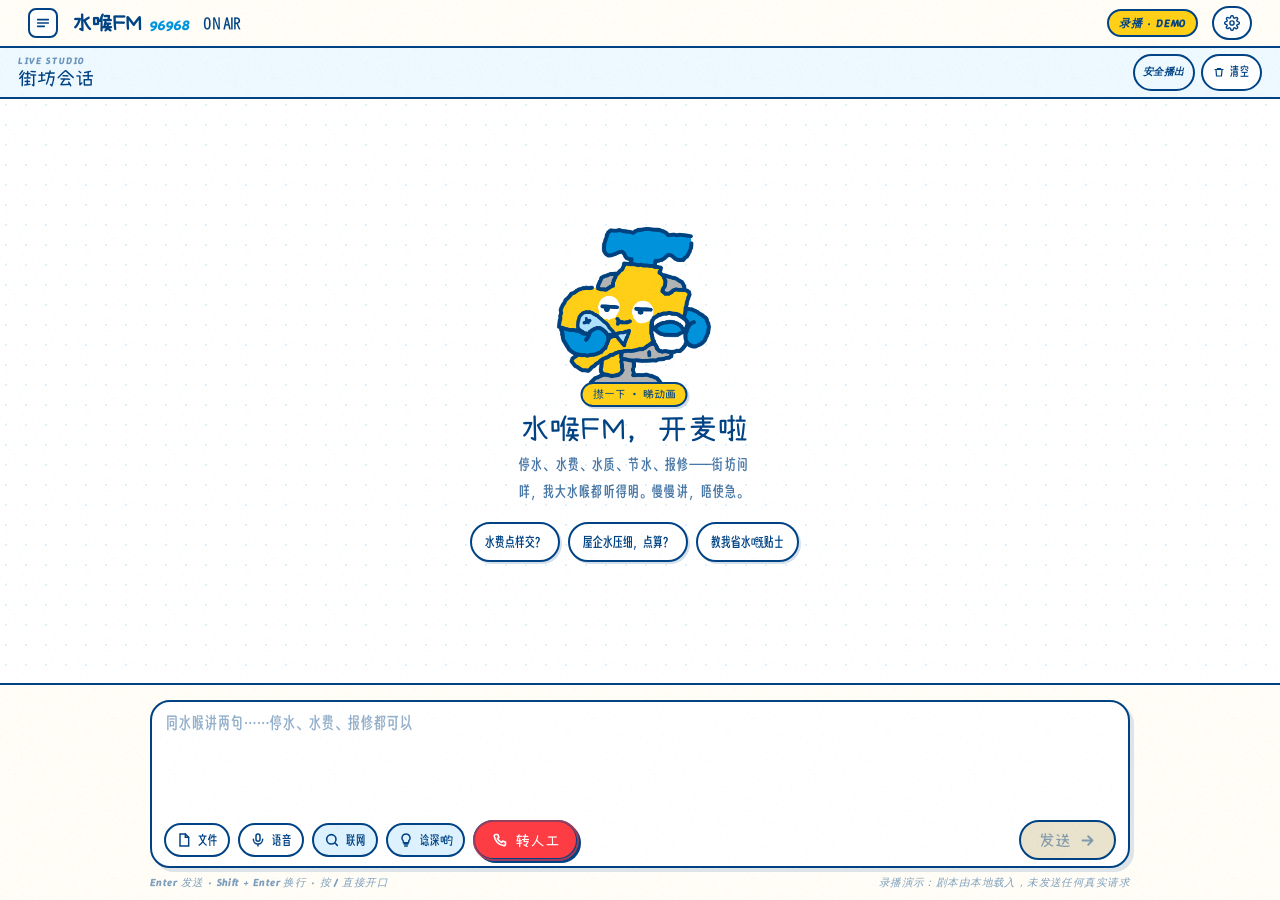
==== commit 037c3acd: "Publish the updated mobile Shuihou FM studio" ====
--- a/index.html
+++ b/index.html
@@ -8,6 +8,48 @@
 <meta name="theme-color" content="#004384">
 <link rel="icon" href="[data-uri]" type="image/svg+xml">
 <style>@font-face{font-family:Xiaolai SC;src:url(assets/fonts/xiaolai-sc.woff2) format("woff2");font-display:swap;font-weight:400}@font-face{font-family:Jinzishe;src:url(assets/fonts/jinzishe.woff2) format("woff2");font-display:swap;font-weight:400}@font-face{font-family:Winky Rough;src:url(assets/fonts/winky-rough.woff2) format("woff2");font-display:swap;font-weight:700}@font-face{font-family:Winky Rough;src:url(assets/fonts/winky-rough-italic.woff2) format("woff2");font-display:swap;font-style:italic;font-weight:700}:root{--ink: #004384;--blue: #0094DD;--yellow: #FFD017;--brand-yellow: #FFDA00;--brand-blue: #00BCFF;--red: #FD3C44;--brown: #D18354;--grey: #9CA6B0;--green: #5AA058;--ink-soft: #1B5A97;--sky: #DDF2FE;--sky-2: #C6E9FC;--blue-wash: #EDF8FF;--yellow-soft: #FFF1B4;--yellow-pale: #FFFBEB;--paper: #FFFDF6;--paper-2: #FFF8E6;--line: rgba(0, 67, 132, .22);--line-strong: rgba(0, 67, 132, .55);--bd: 2.5px;--r-xl: 34px;--r-lg: 24px;--r-md: 16px;--r-sm: 10px;--shadow-hard: 6px 6px 0 var(--ink);--shadow-soft: 5px 5px 0 rgba(0, 67, 132, .16);--font-display: "Xiaolai SC", "PingFang SC", "Microsoft YaHei", system-ui, sans-serif;--font-body: "Jinzishe", "Xiaolai SC", "PingFang SC", "Microsoft YaHei", system-ui, sans-serif;--font-latin: "Winky Rough", "Trebuchet MS", system-ui, sans-serif;--gutter: clamp(18px, 4vw, 56px);--maxw: 1280px}*,*:before,*:after{box-sizing:border-box}html{-webkit-text-size-adjust:100%;scroll-behavior:smooth}body{margin:0;background:var(--paper);color:var(--ink);font-family:var(--font-body);font-size:clamp(15px,1.05vw,16.5px);line-height:1.88;letter-spacing:.01em;-webkit-font-smoothing:antialiased;overflow-x:hidden}body:before{content:"";position:fixed;inset:0;background-image:url(assets/img/grain.png);opacity:.5;pointer-events:none;z-index:9999;mix-blend-mode:multiply}img{max-width:100%;display:block}svg{display:block}a{color:inherit;text-decoration:none}button{font:inherit;color:inherit;cursor:pointer}::selection{background:var(--yellow);color:var(--ink)}h1,h2,h3,h4{font-family:var(--font-display);font-weight:400;line-height:1.06;margin:0;letter-spacing:.01em}p{margin:0}:focus-visible{outline:3px solid var(--blue);outline-offset:3px;border-radius:6px}.wrap{width:min(100% - var(--gutter) * 2,var(--maxw));margin-inline:auto}.code{font-family:var(--font-latin);font-style:italic;font-weight:700;font-size:13px;letter-spacing:.04em;white-space:nowrap}.label-en{font-family:var(--font-latin);font-style:italic;font-weight:700;font-size:11px;letter-spacing:.14em;text-transform:uppercase;opacity:.72}.rule{height:1px;background:var(--line);border:0;margin:0}.pipe{position:relative;height:12px;border:var(--bd) solid var(--ink);border-radius:999px;background:var(--yellow)}.pipe:after{content:"";position:absolute;right:-10px;top:50%;width:18px;height:26px;transform:translateY(-50%);border:var(--bd) solid var(--ink);border-radius:7px;background:var(--brand-blue)}.tag{display:inline-flex;align-items:center;gap:6px;padding:2px 10px;border:2px solid var(--ink);border-radius:999px;background:#fff;font-family:var(--font-latin);font-style:italic;font-weight:700;font-size:11px;letter-spacing:.06em;white-space:nowrap}.tag--yellow{background:var(--yellow)}.tag--blue{background:var(--brand-blue);color:#fff;border-color:var(--ink)}.tag--ink{background:var(--ink);color:#fff}.tag--ghost{background:transparent}.btn{--bg: #fff;--fg: var(--ink);display:inline-flex;align-items:center;justify-content:center;gap:10px;padding:13px 26px;border:var(--bd) solid var(--ink);border-radius:999px;background:var(--bg);color:var(--fg);font-family:var(--font-display);font-size:18px;line-height:1;box-shadow:4px 4px 0 var(--ink);transition:transform .16s cubic-bezier(.3,1.4,.5,1),box-shadow .16s;white-space:nowrap}.btn:hover{transform:translate(-2px,-2px);box-shadow:6px 6px 0 var(--ink)}.btn:active{transform:translate(3px,3px);box-shadow:1px 1px 0 var(--ink)}.btn--primary{--bg: var(--yellow)}.btn--blue{--bg: var(--brand-blue)}.btn--ink{--bg: var(--ink);--fg: #fff}.btn--ghost{--bg: transparent;box-shadow:4px 4px #00438438}.btn--sm{padding:9px 18px;font-size:15px}.btn__en{font-family:var(--font-latin);font-style:italic;font-weight:700;font-size:.78em;opacity:.7}.sticker{background:#fff;border:3px solid var(--ink);border-radius:var(--r-lg);box-shadow:var(--shadow-soft)}@keyframes pulse-dot{0%,to{transform:scale(1);opacity:1}50%{transform:scale(.72);opacity:.55}}@keyframes float-y{0%,to{transform:translateY(0)}50%{transform:translateY(-10px)}}@keyframes marquee{0%{transform:translate(0)}to{transform:translate(-50%)}}@keyframes eq{0%,to{transform:scaleY(.35)}50%{transform:scaleY(1)}}@keyframes ripple{0%{transform:scale(.55);opacity:.55}to{transform:scale(1.35);opacity:0}}.reveal{opacity:0;transform:translateY(26px);transition:opacity .7s ease,transform .7s cubic-bezier(.2,.8,.2,1)}.reveal.is-in{opacity:1;transform:none}@media(prefers-reduced-motion:reduce){html{scroll-behavior:auto}*,*:before,*:after{animation-duration:.001ms!important;animation-iteration-count:1!important;transition-duration:.001ms!important}.reveal{opacity:1;transform:none}}@media print{.reveal{opacity:1!important;transform:none!important}body:before{display:none}}::-webkit-scrollbar{width:12px;height:12px}::-webkit-scrollbar-track{background:var(--paper-2)}::-webkit-scrollbar-thumb{background:var(--ink);border:3px solid var(--paper-2);border-radius:99px}::-webkit-scrollbar-thumb:hover{background:var(--blue)}.console{position:relative;display:grid;grid-template-columns:232px minmax(0,1fr) 304px;height:clamp(620px,76vh,830px);background:#fff;border:3px solid var(--ink);border-radius:var(--r-xl);box-shadow:12px 12px #00438421;overflow:hidden}.rail{display:flex;flex-direction:column;min-width:0}.rail--left{background:var(--paper-2);border-right:2.5px solid var(--ink);padding:18px 16px;gap:18px}.brandcard{border:2.5px solid var(--ink);border-radius:18px;background:#fff;padding:12px;text-align:center;box-shadow:4px 4px #00438424}.brandcard img{height:62px;margin:2px auto 10px}.brandcard__freq{font-family:var(--font-latin);font-style:italic;font-weight:700;font-size:26px;line-height:1;letter-spacing:.01em}.brandcard__freq small{font-size:11px;letter-spacing:.18em;display:block;margin-top:4px;opacity:.62}.brandcard__live{display:inline-flex;align-items:center;gap:6px;margin-top:10px;padding:3px 12px;border:2px solid var(--ink);border-radius:999px;background:var(--red);color:#fff;font-family:var(--font-latin);font-style:italic;font-weight:700;font-size:11px;letter-spacing:.12em}.brandcard__live i{width:7px;height:7px;border-radius:50%;background:#fff;animation:pulse-dot 1.6s ease-in-out infinite}.rail__title{display:flex;align-items:baseline;justify-content:space-between;gap:8px;padding-bottom:8px;border-bottom:1px solid var(--line);font-family:var(--font-display);font-size:17px}.rail__title .label-en{font-size:9.5px}.sched{list-style:none;margin:0;padding:0;display:flex;flex-direction:column;gap:4px}.sched button{width:100%;display:grid;grid-template-columns:44px minmax(0,1fr);align-items:center;gap:8px;padding:7px 8px;border:2px solid transparent;border-radius:12px;background:transparent;text-align:left;transition:.18s}.sched button:hover{background:#fff;border-color:var(--line)}.sched button[aria-current=true]{background:#fff;border-color:var(--ink);box-shadow:3px 3px #00438424}.sched time{font-family:var(--font-latin);font-style:italic;font-weight:700;font-size:12px;letter-spacing:.02em;opacity:.72}.sched b{font-family:var(--font-display);font-weight:400;font-size:14.5px;line-height:1.3;display:block}.sched span{font-size:11px;opacity:.62;line-height:1.3;display:block}.drinks{margin-top:auto;border:2px solid var(--ink);border-radius:16px;background:#fff;padding:10px 12px}.drinks__head{display:flex;justify-content:space-between;align-items:baseline;font-family:var(--font-display);font-size:14px}.drinks__head em{font-family:var(--font-latin);font-style:italic;font-size:12px;letter-spacing:.06em}.drinks__cups{display:flex;gap:5px;margin:8px 0 2px}.drinks__cups i{flex:1;height:20px;border:2px solid var(--ink);border-radius:4px 4px 7px 7px;background:#fff;transition:background .25s;transform:skew(-6deg)}.drinks__cups i.on{background:var(--brand-blue)}.drinks small{font-size:10.5px;opacity:.6;display:block;line-height:1.5}.stage{display:flex;flex-direction:column;min-width:0;min-height:0;background:#fff}.stage__bar{display:flex;align-items:center;gap:12px;padding:6px 18px;border-bottom:2.5px solid var(--ink);background:var(--blue-wash);min-height:44px}.stage__title{font-family:var(--font-display);font-size:19px;line-height:1.2;min-width:0;overflow:hidden;text-overflow:ellipsis;white-space:nowrap}.stage__title span{display:block;font-family:var(--font-latin);font-style:italic;font-size:9.5px;letter-spacing:.16em;opacity:.55}.stage__title b{display:block;font-weight:400}#titleTag{transition:opacity .3s}.stage__pills{display:flex;gap:6px;margin-left:auto;flex-wrap:wrap;justify-content:flex-end}.stage__pills .tag{font-size:10px;padding:2px 8px}.stage__clear{display:inline-flex;align-items:center;gap:5px;padding:5px 10px;border:2px solid var(--ink);border-radius:999px;background:#fff;font-size:12px;transition:.16s}.stage__clear:hover{background:var(--yellow-soft)}.log{flex:1 1 auto;min-height:0;overflow-y:auto;overscroll-behavior:contain;padding:22px 22px 10px;background-color:#fff;background-image:radial-gradient(rgba(0,148,221,.13) 1px,transparent 1px);background-size:20px 20px;background-position:-4px -4px;scrollbar-gutter:stable}.log__date{display:flex;align-items:center;gap:12px;margin:4px 0 20px;font-family:var(--font-latin);font-style:italic;font-size:10px;letter-spacing:.16em;opacity:.5}.log__date:before,.log__date:after{content:"";flex:1;height:1px;background:var(--line)}.msg{display:grid;grid-template-columns:54px minmax(0,1fr);gap:12px;margin-bottom:24px;animation:msg-in .5s cubic-bezier(.2,.9,.25,1.15) both}@keyframes msg-in{0%{opacity:0;transform:translateY(14px) rotate(-.6deg)}to{opacity:1;transform:none}}.msg__ava{width:54px;height:54px;border:2.5px solid var(--ink);border-radius:50%;background:var(--yellow-soft);overflow:hidden;display:grid;place-items:center;box-shadow:3px 3px #00438429}.msg__ava img{width:90%;height:90%;object-fit:contain}.msg__body{min-width:0}.msg__head{display:flex;align-items:center;gap:8px;margin-bottom:7px}.msg__head b{font-family:var(--font-display);font-weight:400;font-size:17px}.msg__head time{font-family:var(--font-latin);font-style:italic;font-size:11px;opacity:.5;margin-left:auto}.msg--user{grid-template-columns:minmax(0,1fr);justify-items:end}.msg--user .msg__body{max-width:84%}.msg--user .msg__head{justify-content:flex-end}.msg--user .msg__head b{font-family:var(--font-latin);font-style:italic;font-size:11px;letter-spacing:.1em;opacity:.66}.msg--user .bubble{padding:13px 18px;border:2.5px solid var(--ink);border-radius:22px 22px 6px;background:var(--yellow);box-shadow:4px 4px #0043842e;font-size:16px;line-height:1.75;white-space:pre-wrap;word-break:break-word}.msg--user .bubble+.bubble{margin-top:8px}.blk{margin-bottom:12px}.blk:last-child{margin-bottom:0}.blk--text{font-size:16px;line-height:1.9}.blk--text p+p{margin-top:.7em}.blk--text strong{font-weight:400;color:var(--ink);background:linear-gradient(transparent 62%,var(--yellow-soft) 62%)}.blk--text .sign{display:block;font-family:var(--font-display);font-size:19px;line-height:1.4;margin-bottom:6px}.cite{display:inline-flex;align-items:center;justify-content:center;min-width:17px;height:17px;padding:0 4px;margin:0 1px;border:1.5px solid var(--ink);border-radius:6px 6px 6px 2px;background:var(--sky);font-family:var(--font-latin);font-style:italic;font-size:10px;font-weight:700;vertical-align:3px;text-decoration:none;transition:.15s}.cite:hover{background:var(--yellow);transform:translateY(-1px)}.think{border:2px solid var(--line-strong);border-radius:14px;background:var(--yellow-pale);overflow:hidden}.think summary{display:flex;align-items:center;gap:8px;padding:8px 13px;cursor:pointer;list-style:none;font-family:var(--font-display);font-size:14.5px;color:var(--ink-soft)}.think summary::-webkit-details-marker{display:none}.think summary .ico{width:15px;height:15px;flex:none}.think summary .label-en{margin-left:auto;font-size:9px}.think summary .caret{transition:transform .2s}.think[open] summary .caret{transform:rotate(90deg)}.think__status{display:inline-flex;align-items:center;gap:5px;font-family:var(--font-latin);font-style:italic;font-size:10.5px;letter-spacing:.04em;opacity:.62}.think__status .dot{width:6px;height:6px;border-radius:50%;background:var(--blue);animation:pulse-dot 1.4s infinite}.think__body{padding:0 14px 12px 36px;font-size:13.5px;line-height:1.8;color:#2c5c8e;white-space:pre-wrap}.think__body:empty:before{content:"\6c34\5589\62e7\7d27\4e2d\2026";opacity:.5}.search{border:2px solid var(--ink);border-radius:16px;background:var(--sky);overflow:hidden}.search__head{display:flex;align-items:center;gap:8px;padding:8px 13px;font-family:var(--font-display);font-size:14px;cursor:pointer;list-style:none;user-select:none}.search__head::-webkit-details-marker{display:none}.search[open]>.search__head{border-bottom:2px solid rgba(0,67,132,.18)}.search__head .label-en{margin-left:auto;font-size:9px}.search__status{font-family:var(--font-latin);font-style:italic;font-size:10.5px;letter-spacing:.04em;opacity:.62;white-space:nowrap}.search__caret{flex:none;opacity:.55;transition:transform .2s}.search[open] .search__caret{transform:rotate(90deg)}.search__q{font-size:12px;opacity:.7;font-family:var(--font-latin);font-style:italic}.src{display:grid;grid-template-columns:22px minmax(0,1fr);gap:9px;padding:8px 13px;border-bottom:1px solid rgba(0,67,132,.12);align-items:start}.src:last-child{border-bottom:0}.src__ico{width:22px;height:22px;border:1.5px solid var(--ink);border-radius:7px;background:#fff;display:grid;place-items:center;font-family:var(--font-latin);font-style:italic;font-weight:700;font-size:10px;margin-top:1px}.src__t{font-size:13.5px;line-height:1.45;color:var(--ink)}.src__m{font-size:11px;opacity:.6;line-height:1.4;display:flex;gap:6px}.src--skeleton .src__t,.src--skeleton .src__m{height:10px;border-radius:4px;background:linear-gradient(90deg,#0043841f,#0043840a,#0043841f);background-size:200% 100%;animation:shimmer 1.2s linear infinite;color:transparent}@keyframes shimmer{0%{background-position:120% 0}to{background-position:-80% 0}}.sources{display:flex;flex-wrap:wrap;gap:6px;align-items:center}.sources small{font-family:var(--font-latin);font-style:italic;font-size:9.5px;letter-spacing:.12em;opacity:.55;margin-right:2px}.sourcechip{display:inline-flex;align-items:center;gap:5px;max-width:240px;min-width:0;padding:3px 9px;border:1.5px solid var(--line-strong);border-radius:999px;background:#fff;font-size:11.5px;color:var(--ink-soft);transition:.15s}.sourcechip:hover{background:var(--yellow-soft);border-color:var(--ink)}.sourcechip b{flex:none;font-family:var(--font-latin);font-style:italic;font-size:10px;opacity:.6}.sourcechip span{min-width:0;overflow:hidden;text-overflow:ellipsis;white-space:nowrap}.msg__sticker{width:min(280px,100%);border:3px solid var(--ink);border-radius:22px;background:#fff;padding:8px;box-shadow:var(--shadow-soft)}.msg__sticker img{width:100%}.acts{display:flex;flex-wrap:wrap;gap:6px;margin-top:12px}.act{display:inline-flex;align-items:center;gap:5px;padding:4px 11px;border:1.5px solid var(--line-strong);border-radius:999px;background:#fff;font-size:12px;transition:.15s}.act:hover{border-color:var(--ink);background:var(--yellow-soft);transform:translateY(-1px)}.act svg{width:13px;height:13px}.act[aria-pressed=true]{background:var(--yellow);border-color:var(--ink)}.typing{display:inline-flex;gap:5px;align-items:flex-end;height:22px}.typing i{width:8px;height:20px;background:var(--brand-blue);border:2px solid var(--ink);border-radius:2px;clip-path:polygon(18% 0,82% 0,100% 100%,0 100%);animation:eq .9s ease-in-out infinite}.typing i:nth-child(2){animation-delay:.14s;background:var(--blue)}.typing i:nth-child(3){animation-delay:.28s}.rail--right{background:var(--yellow-pale);border-left:2.5px solid var(--ink);padding:14px;gap:12px;overflow-y:auto}.dj{border:2.5px solid var(--ink);border-radius:22px;background:#fff;padding:14px;text-align:center;box-shadow:4px 4px #00438424}.dj__stage{position:relative;width:100%;aspect-ratio:1 / .84;border:2.5px solid var(--ink);border-radius:16px;background:radial-gradient(circle at 50% 46%,var(--yellow) 0 58%,var(--yellow-soft) 58% 100%);overflow:hidden;display:grid;place-items:center}.dj__stage img{position:absolute;left:7%;top:7%;width:86%;height:86%;object-fit:contain;animation:float-y 5.5s ease-in-out infinite}.dj__stage .ring{position:absolute;inset:8%;border:2px dashed rgba(0,67,132,.35);border-radius:50%;animation:ripple 3.4s ease-out infinite}.dj__stage .ring:nth-child(2){animation-delay:1.7s}.dj__name{font-family:var(--font-display);font-size:24px;line-height:1.2;margin-top:10px}.dj__role{font-family:var(--font-latin);font-style:italic;font-size:10px;letter-spacing:.14em;opacity:.6}.dj__state{display:inline-flex;align-items:center;gap:7px;margin-top:8px;padding:4px 12px;border:2px solid var(--ink);border-radius:999px;background:var(--sky);font-size:12px;min-height:26px}.dj__state .dot{width:7px;height:7px;border-radius:50%;background:var(--blue);animation:pulse-dot 1.5s infinite}.quote{border:2.5px solid var(--ink);border-radius:20px;background:var(--yellow);padding:13px 15px;box-shadow:4px 4px #00438429}.quote p{font-family:var(--font-display);font-size:19px;line-height:1.45}.quote small{display:block;margin-top:6px;font-family:var(--font-latin);font-style:italic;font-size:9.5px;letter-spacing:.12em;opacity:.6}.mini{display:grid;grid-template-columns:repeat(3,1fr);gap:7px}.mini button{border:2px solid var(--ink);border-radius:12px;background:#fff;padding:4px;transition:.16s}.mini button:hover{transform:translateY(-3px) rotate(-2deg);background:var(--yellow-soft)}.mini img{width:100%;aspect-ratio:1;object-fit:contain}.composer{border-top:2.5px solid var(--ink);background:var(--paper);padding:7px 14px}.composer__box{border:2.5px solid var(--ink);border-radius:20px;background:#fff;padding:8px 12px 6px;box-shadow:4px 4px #00438421;transition:box-shadow .2s}.composer__box:focus-within{box-shadow:6px 6px #00438433}.composer textarea{width:100%;border:0;outline:0;resize:none;background:transparent;color:var(--ink);font-family:var(--font-body);font-size:16px;line-height:1.6;min-height:102px;max-height:200px;padding:1px 2px 4px}.composer textarea::placeholder{color:#0043846b}.composer__row{display:flex;align-items:center;gap:8px}.icon-btn{display:inline-flex;align-items:center;justify-content:center;gap:6px;height:34px;min-width:34px;padding:0 10px;border:2px solid var(--ink);border-radius:999px;background:#fff;font-size:12.5px;transition:.16s}.icon-btn:hover{background:var(--yellow-soft);transform:translateY(-1px)}.icon-btn[aria-pressed=true]{background:var(--sky)}.icon-btn svg{width:16px;height:16px}.icon-btn--rec{background:var(--red);color:#fff;border-color:var(--ink)}.icon-btn--rec svg{animation:pulse-dot 1s infinite}.send{margin-left:auto;display:inline-flex;align-items:center;gap:8px;height:40px;padding:0 18px;border:2.5px solid var(--ink);border-radius:999px;background:var(--yellow);font-family:var(--font-display);font-size:16px;box-shadow:3px 3px 0 var(--ink);transition:.16s}.send:hover{transform:translate(-1px,-1px);box-shadow:5px 5px 0 var(--ink)}.send:disabled{background:#e9e2cc;color:#00438473;box-shadow:none;transform:none;cursor:not-allowed}.send svg{width:17px;height:17px}.composer__hint{display:flex;justify-content:space-between;gap:10px;margin-top:5px;font-size:10.5px;opacity:.5;font-family:var(--font-latin);font-style:italic;letter-spacing:.04em}.attach{display:flex;flex-wrap:wrap;gap:6px;margin-bottom:8px}.hotline-btn{position:relative;display:inline-flex;align-items:center;gap:7px;height:40px;padding:0 16px;border:2.5px solid var(--ink);border-radius:999px;background:var(--red);color:#fff;font-family:var(--font-display);font-size:15px;line-height:1;white-space:nowrap;box-shadow:3px 3px 0 var(--ink);transition:transform .16s,box-shadow .16s}.hotline-btn:hover{transform:translate(-1px,-1px);box-shadow:5px 5px 0 var(--ink)}.hotline-btn:active{transform:translate(2px,2px);box-shadow:1px 1px 0 var(--ink)}.hotline-btn svg{width:17px;height:17px;flex:none}.hotline-btn__ring{position:absolute;inset:-2.5px;border-radius:999px;border:2.5px solid rgba(253,60,68,.6);animation:hotline-pulse 2.8s ease-out infinite;pointer-events:none}@keyframes hotline-pulse{0%{opacity:.75;transform:scale(1)}70%,to{opacity:0;transform:scale(1.16)}}.icon-btn__label{display:inline}.dialer{position:fixed;inset:0;z-index:1300;display:flex;align-items:flex-end;justify-content:center}.dialer[hidden]{display:none}.dialer__bg{position:absolute;inset:0;background:#00305f8c;backdrop-filter:blur(3px);opacity:0;transition:opacity .25s}.dialer.on .dialer__bg{opacity:1}.dialer__sheet{outline:none;position:relative;width:min(520px,100%);max-height:90vh;overflow-y:auto;background:var(--paper);border:3px solid var(--ink);border-bottom:0;border-radius:26px 26px 0 0;padding:8px 22px calc(16px + env(safe-area-inset-bottom,0px));box-shadow:0 -10px 44px #00000061;transform:translateY(103%);transition:transform .3s cubic-bezier(.2,.9,.25,1.04)}.dialer.on .dialer__sheet{transform:translateY(0)}.dialer__grip{display:block;width:46px;height:5px;border-radius:99px;background:#00438447;margin:4px auto 12px}.dialer__head{display:flex;align-items:center;gap:10px}.dialer__head h3{font-size:26px}.dialer__badge{display:inline-flex;align-items:center;padding:2px 10px 3px;border:2px solid var(--ink);border-radius:999px;background:var(--red);color:#fff;font-family:var(--font-latin);font-style:italic;font-weight:700;font-size:11px;letter-spacing:.06em}.dialer__close{margin-left:auto;width:34px;height:34px;border:2px solid var(--ink);border-radius:50%;background:#fff;font-size:18px;line-height:1}.dialer__num{display:flex;flex-direction:column;align-items:center;gap:1px;margin:16px 0 8px;padding:15px 14px;border:2.5px solid var(--ink);border-radius:18px;background:#fff;box-shadow:4px 4px #00438424;text-align:center;transition:.16s}.dialer__num:hover{background:var(--yellow-pale);transform:translateY(-1px)}.dialer__num small{font-family:var(--font-latin);font-style:italic;font-size:11px;letter-spacing:.16em;opacity:.6}.dialer__num b{font-family:var(--font-latin);font-style:italic;font-weight:700;font-size:clamp(30px,7.4vw,42px);letter-spacing:.04em;line-height:1.15;color:var(--ink)}.dialer__meta{text-align:center;font-size:12px;line-height:1.7;opacity:.66}.dialer__acts{display:flex;gap:10px;margin-top:16px}.dialer__call{flex:1;display:inline-flex;align-items:center;justify-content:center;gap:8px;height:52px;border:2.5px solid var(--ink);border-radius:999px;background:var(--red);color:#fff;font-family:var(--font-display);font-size:19px;box-shadow:4px 4px 0 var(--ink);transition:.16s}.dialer__call:hover{transform:translate(-1px,-1px);box-shadow:5px 5px 0 var(--ink)}.dialer__call:active{transform:translate(2px,2px);box-shadow:1px 1px 0 var(--ink)}.dialer__call svg{width:20px;height:20px}.dialer__cancel{padding:0 22px;border:2.5px solid var(--ink);border-radius:999px;background:#fff;font-family:var(--font-display);font-size:16px}.dialer__cancel:hover{background:var(--paper-2)}.dialer__foot{display:flex;align-items:flex-start;gap:10px;margin-top:12px}.dialer__copy{flex:none;padding:5px 12px;border:2px solid var(--ink);border-radius:999px;background:var(--yellow-pale);font-size:12px}.dialer__copy:hover{background:var(--yellow-soft)}.dialer__foot span{font-size:11px;line-height:1.65;opacity:.6}@media(min-width:700px){.dialer{align-items:center}.dialer__sheet{margin-bottom:0;border-bottom:3px solid var(--ink);border-radius:26px}}.attach__item{display:inline-flex;align-items:center;gap:6px;padding:3px 10px;border:1.5px solid var(--ink);border-radius:999px;background:var(--sky);font-size:11.5px}.attach__item button{border:0;background:none;font-size:14px;line-height:1;opacity:.5;padding:0}.attach__item button:hover{opacity:1}.suggests{display:flex;flex-wrap:wrap;gap:7px;margin-bottom:10px}.suggest{padding:6px 13px;border:2px solid var(--ink);border-radius:999px;background:#fff;font-size:13px;transition:.16s;box-shadow:2px 2px #00438429}.suggest:hover{background:var(--yellow);transform:translateY(-2px);box-shadow:3px 4px #00438433}.empty{display:flex;flex-direction:column;justify-content:center;align-items:center;min-height:100%;text-align:center;padding:16px 10px 20px}.empty .suggests--empty{display:flex;flex-wrap:wrap;justify-content:center;gap:8px;margin:16px 0 0;max-width:620px}.empty .suggests--empty .suggest{background:#fff}.empty img{width:auto;max-height:190px;margin:0 auto 10px}.empty h3{font-size:30px;margin-bottom:6px}.empty p{font-size:14.5px;opacity:.72;max-width:36ch;margin:0 auto}.modal{position:fixed;inset:0;z-index:1000;display:grid;place-items:center;padding:20px;background:#00305f8c;backdrop-filter:blur(3px)}.modal[hidden]{display:none}.modal__card{width:min(560px,100%);max-height:88vh;overflow-y:auto;background:var(--paper);border:3px solid var(--ink);border-radius:26px;box-shadow:10px 10px #00000040;padding:22px 24px 20px;animation:msg-in .35s ease both}.modal__head{display:flex;align-items:flex-start;gap:12px;margin-bottom:4px}.modal__head h3{font-size:30px}.modal__head p{font-size:12.5px;opacity:.66}.modal__close{margin-left:auto;border:2px solid var(--ink);background:#fff;width:32px;height:32px;border-radius:50%;font-size:16px;line-height:1;flex:none}.field{margin-top:16px}.field>label{display:block;font-family:var(--font-display);font-size:15px;margin-bottom:5px}.field>small{display:block;font-size:11.5px;opacity:.6;line-height:1.6;margin-top:6px}.field input[type=text],.field input[type=password],.field select{width:100%;padding:11px 13px;border:2px solid var(--ink);border-radius:12px;background:#fff;font-family:var(--font-body);font-size:14px;color:var(--ink)}.seg{display:flex;gap:6px}.seg button{flex:1;padding:9px 8px;border:2px solid var(--ink);border-radius:12px;background:#fff;font-size:13px;line-height:1.3}.seg button[aria-pressed=true]{background:var(--yellow);box-shadow:3px 3px #0043842e}.seg button b{display:block;font-family:var(--font-display);font-weight:400;font-size:15px}.seg button span{font-size:10.5px;opacity:.6}.check{display:flex;align-items:center;gap:9px;font-size:13.5px;padding:7px 0;cursor:pointer}.check input{width:18px;height:18px;accent-color:var(--blue)}.modal__foot{display:flex;gap:10px;align-items:center;margin-top:20px}.modal__note{font-size:11px;opacity:.55;line-height:1.6;margin-top:14px;border-top:1px dashed var(--line-strong);padding-top:12px}@media(max-width:1180px){.console{grid-template-columns:208px minmax(0,1fr)}.rail--right{display:none}}@media(max-width:860px){.console{grid-template-columns:minmax(0,1fr);height:auto;min-height:0;border-radius:26px}.rail--left{display:none}.log{padding:16px 14px 6px;max-height:62vh}.stage__bar{flex-wrap:wrap;gap:8px;padding:10px 14px}.stage__pills{margin-left:0}.msg{grid-template-columns:44px minmax(0,1fr)}.msg__ava{width:44px;height:44px}.msg--user .msg__body{max-width:92%}.composer{padding:10px 12px 12px}}body.app{height:100vh;display:flex;flex-direction:column;background:var(--paper-2)}body.app .appbar{display:flex;align-items:center;flex-wrap:wrap;gap:6px 14px;padding:6px clamp(14px,3vw,28px);border-bottom:2.5px solid var(--ink);background:var(--paper)}body.app .appbar img{height:30px}body.app .appbar .spacer{flex:1}body.app .console--full{flex:1 1 auto;min-height:600px;margin:0;border-radius:0;border-width:0;box-shadow:none;grid-template-columns:232px minmax(0,1fr) 304px}body.app .log{max-height:none}.appbar__logo{display:flex;align-items:center}.appbar__station{display:inline-flex;align-items:baseline;gap:7px;font-family:var(--font-display);font-size:20px;line-height:1;white-space:nowrap}.appbar__station i{font-family:var(--font-latin);font-style:italic;font-weight:700;font-size:14px;color:var(--blue)}.appbar__link{transition:.16s}.appbar__link:hover{background:var(--yellow-soft);border-color:var(--ink)}@media(max-width:1180px){body.app .console--full{grid-template-columns:208px minmax(0,1fr)}}@media(max-width:860px){body.app .console--full{grid-template-columns:minmax(0,1fr)}.appbar__station{font-size:17px}}@media(max-width:640px){body.app .appbar{gap:6px 10px}body.app .appbar .topbar__onair,body.app .appbar .appbar__link{display:none}}@media(max-width:640px){.icon-btn__label{display:none}.icon-btn{min-width:34px;padding:0 8px}.composer__row{gap:6px}.hotline-btn{padding:0 11px;font-size:13px;gap:5px}.hotline-btn__ring{display:none}.send{padding:0 12px;font-size:14.5px;white-space:nowrap}.send svg{display:none}}@media(max-width:390px){.icon-btn{min-width:32px;padding:0 7px}.composer__row{gap:5px}.hotline-btn{padding:0 10px;font-size:12.5px}.send{padding:0 10px;font-size:14px}}@media(max-width:430px){.think summary .label-en{display:none}.think summary{gap:6px}.think summary .ico{width:14px;height:14px}.think__status{font-size:10px}}@media(max-width:340px){.icon-btn{min-width:30px;padding:0 6px}.composer__row{gap:4px}.hotline-btn{padding:0 9px;font-size:12px}.hotline-btn svg{width:15px;height:15px}.send{padding:0 9px;font-size:13px}}.setting-link{display:flex;align-items:center;gap:12px;padding:10px 13px;border:2px solid var(--ink);border-radius:14px;background:#fff;transition:transform .16s,box-shadow .16s,background .16s}.setting-link:hover{background:var(--yellow-pale);transform:translateY(-1px);box-shadow:3px 3px #00438424}.setting-link__ico{flex:none;width:34px;height:34px;border:2px solid var(--ink);border-radius:10px;background:var(--sky);display:grid;place-items:center}.setting-link__ico svg{width:18px;height:18px}.setting-link__txt{min-width:0;display:flex;flex-direction:column;gap:2px}.setting-link__txt b{font-family:var(--font-display);font-weight:400;font-size:14.5px;line-height:1.35}.setting-link__txt small{font-size:11px;opacity:.6;line-height:1.5}.setting-link__go{margin-left:auto;flex:none;font-family:var(--font-latin);font-style:italic;font-weight:700;font-size:11px;letter-spacing:.06em;opacity:.7}@media(max-height:800px){body.app .appbar{padding:4px clamp(14px,3vw,28px)}.stage__bar{min-height:40px;padding:4px 18px}.composer{padding:5px 14px}.composer__hint{display:none}}body.app .console--single{grid-template-columns:minmax(0,1fr)}body.app{height:100vh;height:100dvh}.appbar__menu{flex:none}.drawer{position:fixed;inset:0;z-index:1200;display:flex}.drawer[hidden]{display:none}.drawer__bg{position:absolute;inset:0;background:#00305f8c;backdrop-filter:blur(3px);opacity:0;transition:opacity .25s}.drawer.on .drawer__bg{opacity:1}.drawer__panel{position:relative;width:min(340px,86vw);height:100%;background:var(--paper-2);border-right:2.5px solid var(--ink);box-shadow:10px 0 32px #00000047;transform:translate(-104%);transition:transform .28s cubic-bezier(.2,.9,.25,1.02);display:flex;flex-direction:column;padding:calc(12px + env(safe-area-inset-top,0px)) 16px calc(16px + env(safe-area-inset-bottom,0px));overflow-y:auto}.drawer.on .drawer__panel{transform:translate(0)}.drawer__head{display:flex;align-items:flex-start;gap:10px}.drawer__head .brandcard{flex:1}.drawer__close{flex:none;width:34px;height:34px;border:2px solid var(--ink);border-radius:50%;background:#fff;font-size:18px;line-height:1}.drawer__body{margin-top:16px;display:flex;flex-direction:column;gap:16px}.drawer__body .rail__title{display:flex;justify-content:space-between;align-items:baseline;border-bottom:1px solid var(--line);padding-bottom:6px;font-family:var(--font-display);font-size:17px}.drawer__body .drinks{border:2px solid var(--ink);border-radius:16px;background:#fff;padding:10px 12px}.drawer__note{font-size:11px;opacity:.55;line-height:1.6}.empty .mascot{position:relative;display:block;border:0;background:none;padding:0;cursor:pointer;margin:0 auto 10px}.empty .mascot img{display:block;width:auto;max-height:176px;margin:0 auto;transition:transform .2s}.empty .mascot:hover img{transform:translateY(-2px) scale(1.02)}.empty .mascot:active img{transform:translateY(0) scale(.99)}.mascot__hint{position:absolute;left:50%;bottom:-4px;transform:translate(-50%);padding:2px 10px;border:2px solid var(--ink);border-radius:999px;background:var(--yellow);font-family:var(--font-display);font-size:11px;line-height:1.6;white-space:nowrap;box-shadow:2px 2px #0043842e}.reel{position:fixed;inset:0;z-index:1400;display:flex;align-items:center;justify-content:center;padding:16px}.reel[hidden]{display:none}.reel__bg{position:absolute;inset:0;background:#001428eb;opacity:0;transition:opacity .2s}.reel.on .reel__bg{opacity:1}.reel__stage{position:relative;z-index:1;width:min(92vw,45vh);max-height:86vh;aspect-ratio:9 / 16;border:3px solid var(--paper);border-radius:22px;overflow:hidden;background:#000;box-shadow:0 20px 60px #00000080;transform:scale(.94);opacity:0;transition:transform .25s,opacity .25s}.reel.on .reel__stage{transform:scale(1);opacity:1}.reel__stage video{display:block;width:100%;height:100%;object-fit:cover;background:#000}.reel__skip{position:absolute;top:10px;right:10px;padding:5px 13px;border:2px solid var(--paper);border-radius:999px;background:#00000073;color:#fff;font-size:12px}.importrow{display:flex;flex-wrap:wrap;gap:8px;align-items:center}@media(max-width:560px){body.app .appbar{padding:3px 10px;gap:6px 8px}body.app .appbar img{height:24px}.appbar__station{font-size:16px;gap:5px}.appbar__station i{font-size:12px}.topbar__onair{padding:3px 8px;font-size:9px;letter-spacing:.06em}.appbar .tag{font-size:10px;padding:2px 8px}.stage__bar{padding:8px 12px}.log{padding:14px 12px 8px}.composer{padding:6px 10px calc(6px + env(safe-area-inset-bottom,0px))}.composer__hint{font-size:9.5px}.empty{padding:12px 8px 18px}.empty .mascot img{max-height:140px}.empty h3{font-size:26px}.drawer__panel{width:min(320px,88vw)}}@media(min-width:900px){.log>.msg{max-width:920px;margin-inline:auto}.log>.empty{max-width:720px;margin-inline:auto}.composer__box,.composer__hint{max-width:980px;margin-inline:auto}}.filewarn{position:relative;z-index:500;padding:10px 18px;background:var(--yellow);border-bottom:2.5px solid var(--ink);font-size:13.5px;line-height:1.7}.filewarn b{margin-right:6px}.filewarn code{font-family:Consolas,monospace;font-size:12px;background:#fff;border:1px solid var(--ink);border-radius:5px;padding:1px 6px}
+
+.appbar__menu {
+  flex: none;
+  width: 30px;
+  min-width: 30px;
+  height: 30px;
+  padding: 0;
+  border-radius: 8px;
+}
+
+
+body.app .console--single {
+  grid-template-columns: minmax(0, 1fr);
+  grid-template-rows: minmax(0, 1fr);
+  min-height: 0;
+}
+.console--single .stage__bar { flex: none; }
+@media (max-width: 860px) {
+  .console--single .stage__bar {
+    display: grid;
+    grid-template-columns: minmax(0, 1fr) auto auto;
+    column-gap: 6px;
+  }
+  .stage__title b { overflow: hidden; text-overflow: ellipsis; }
+  .console--single .stage__pills { flex-wrap: nowrap; }
+  .stage__clear { white-space: nowrap; }
+}
+
+@media(max-width:860px){.msg--user{grid-template-columns:minmax(0,1fr)}  .msg--user .msg__head time { margin-left: 0; }
+  .msg--user .bubble {
+    width: fit-content;
+    max-width: 100%;
+    margin-left: auto;
+    padding: 9px 13px;
+    font-size: 15px;
+    line-height: 1.5;
+    overflow-wrap: anywhere;
+  }
+  .blk--text { font-size: 15px; line-height: 1.55; overflow-wrap: anywhere; }
+  .blk--text p + p { margin-top: .4em; }
+  .blk--text .sign { font-size: 16px; margin-bottom: 4px; }
+}
 </style>
 <noscript><style>.reveal{opacity:1 !important;transform:none !important}</style></noscript>
 <script>
@@ -29,9 +71,6 @@
   <button class="icon-btn appbar__menu" id="btnMenu" type="button" aria-label="打开目录" aria-expanded="false" aria-controls="drawer">
     <svg viewBox="0 0 24 24" fill="none" stroke="currentColor" stroke-width="2.4" stroke-linecap="round"><path d="M4 7h16M4 12h16M4 17h10"/></svg>
   </button>
-  <a class="appbar__logo" href="index.html" aria-label="水喉FM">
-    <img src="[data-uri]" alt="大水喉 Dashuihou">
-  </a>
   <span class="appbar__station">
     <b>水喉FM</b><i>96968</i>
   </span>
@@ -66,7 +105,7 @@
 
     <div class="log" id="log" role="log" aria-live="polite"><div class="empty">
     <button class="mascot" type="button" id="mascotBtn" aria-label="撳一下，睇大水喉动画">
-      <img src="[data-uri]" alt="大水喉抱住心" fetchpriority="high">
+      <img src="assets/img/studio-welcome.png" alt="大水喉坐在转椅上，手持水杯">
       <span class="mascot__hint">㩒一下 · 睇动画</span>
     </button>
     <h3>水喉FM，开麦啦</h3>
@@ -125,7 +164,7 @@
   <aside class="drawer__panel" aria-label="今日节目表与饮水打卡">
     <div class="drawer__head">
       <div class="brandcard">
-        <img src="[data-uri]" alt="大水喉">
+        <img src="assets/img/station-desk.gif" alt="大水喉在电脑前工作">
         <div class="brandcard__freq">96968<small>街坊频道</small></div>
         <span class="brandcard__live"><i></i>ON AIR</span>
       </div>
@@ -362,7 +401,7 @@
       <div class="msg__blocks"><div class="blk blk--text"></div></div>
     </div>`,e.querySelector(".blk--text").innerHTML=q(t),i.log.appendChild(e)}function zt(t){i.log.innerHTML="";for(let e of t.messages)e.role==="user"?ht(e.content):Ut(e.content);r.history=t.messages.map(e=>({role:e.role,content:e.content})),r.turns=Math.max(1,r.turns),i.stageTitle&&(i.stageTitle.textContent=t.title),i.titleTag&&(i.titleTag.textContent="\u5DF2\u5BFC\u5165",i.titleTag.style.opacity="1"),i.log.scrollTop=i.log.scrollHeight,g("idle")}function xt(){if(i={log:u("#log"),input:u("#input"),send:u("#sendBtn"),attachList:u("#attachList"),djFace:u("#djFace"),djState:u("#djState"),stageTitle:u("#stageTitle"),titleTag:u("#titleTag"),modePill:u("#modePill"),apiHint:u("#apiHint"),liveBadge:u("#liveBadge"),schedule:u("#schedule"),stkGrid:u("#stkGrid"),drinks:u("#drinks"),modal:u("#settingsModal"),btnSettings:u("#btnSettings"),btnClose:u("#btnCloseSettings"),btnSave:u("#btnSaveSettings"),apiKey:u("#apiKey"),voiceSel:u("#voiceSel"),autoSpeak:u("#autoSpeak"),modeBtns:Y("[data-mode]")},!i.log)return;i.log.children.length||(i.log.innerHTML=pt()),g("idle"),Kt(),i.input.addEventListener("input",()=>{V(),G()}),i.input.addEventListener("keydown",n=>{n.key==="Enter"&&!n.shiftKey&&!n.isComposing&&(n.preventDefault(),F(i.input.value))}),i.send.addEventListener("click",()=>F(i.input.value)),u("#btnFile")?.addEventListener("click",()=>u("#fileInput")?.click()),u("#fileInput")?.addEventListener("change",n=>{[...n.target.files].forEach(jt),n.target.value=""}),u("#btnMic")?.addEventListener("click",n=>qt(n.currentTarget)),i.webBtn=u("#btnSearch"),i.thinkBtn=u("#btnThink");let t=()=>{i.webBtn?.setAttribute("aria-pressed",String(r.web)),i.thinkBtn?.setAttribute("aria-pressed",String(r.think)),i.webBtn?.classList.toggle("is-on",r.web),i.thinkBtn?.classList.toggle("is-on",r.think)};i.webBtn?.addEventListener("click",()=>{r.web=!r.web,t(),h(r.web?"\u8054\u7F51\u5DF2\u5F00\uFF1A\u6C34\u5589\u4F1A\u4E0A\u7F51\u67E5\u8D44\u6599":"\u8054\u7F51\u5DF2\u95E9\uFF1A\u53EA\u7528\u672C\u8EAB\u77E5\u8BC6\u7B54")}),i.thinkBtn?.addEventListener("click",()=>{r.think=!r.think,t(),h(r.think?"\u6DF1\u5EA6\u601D\u8003\u5DF2\u5F00\uFF1A\u6C34\u5589\u4F1A\u8C02\u6DF1\u4E00\u5C42":"\u6DF1\u5EA6\u601D\u8003\u5DF2\u95E9\uFF1A\u76F4\u63A5\u5F00\u54AA\u8BB2")}),t(),i.log.addEventListener("click",n=>{if(n.target.closest("#mascotBtn")){Ot();return}let s=n.target.closest(".suggest");s&&F(s.textContent)}),i.schedule?.addEventListener("click",n=>{let s=n.target.closest("button[data-prompt]");s&&(Y("button",i.schedule).forEach(a=>a.setAttribute("aria-current",String(a===s))),window.__closeDrawer?.(),F(s.dataset.prompt))}),i.stkGrid?.addEventListener("click",n=>{let s=n.target.closest("button[data-cap]");s&&e(s.dataset.img,s.dataset.cap)}),i.drinks?.addEventListener("click",n=>{let s=Y("i",i.drinks),a=s.filter(p=>p.classList.contains("on")).length,o=Math.min(s.length,a+1);s.forEach((p,l)=>p.classList.toggle("on",l<o));let c=u("#drinkCount",i.drinks.parentElement);c&&(c.textContent=`${o}/${s.length}`),o===s.length&&h("\u591F\u516B\u676F\u5566\uFF01\u6C34\u5589\u90FD\u4E3A\u4F60\u5F00\u5FC3")}),Rt(),u("#btnClear")?.addEventListener("click",()=>{r.busy||(r.history=[],r.turns=0,i.log.innerHTML=pt(),i.stageTitle&&(i.stageTitle.textContent="\u8857\u574A\u4F1A\u8BDD"),i.titleTag&&(i.titleTag.style.opacity="0"),g("idle"))}),O(!1),Q(),window.__SHFM__={send:F,sendSticker:e,store:r,speak:et};function e(n,s){Ct(n,s);let a=tt();$t(a,s),i.log.scrollTop=i.log.scrollHeight}}function pt(){return`<div class="empty">
     <button class="mascot" type="button" id="mascotBtn" aria-label="\u64B3\u4E00\u4E0B\uFF0C\u7747\u5927\u6C34\u5589\u52A8\u753B">
-      <img src="assets/img/ip/mascot-small.webp" alt="\u5927\u6C34\u5589\u62B1\u4F4F\u5FC3">
+      <img src="assets/img/studio-welcome.png" alt="大水喉坐在转椅上，手持水杯">
       <span class="mascot__hint">\u3A52\u4E00\u4E0B \xB7 \u7747\u52A8\u753B</span>
     </button>
     <h3>\u6C34\u5589FM\uFF0C\u5F00\u9EA6\u5566</h3>
